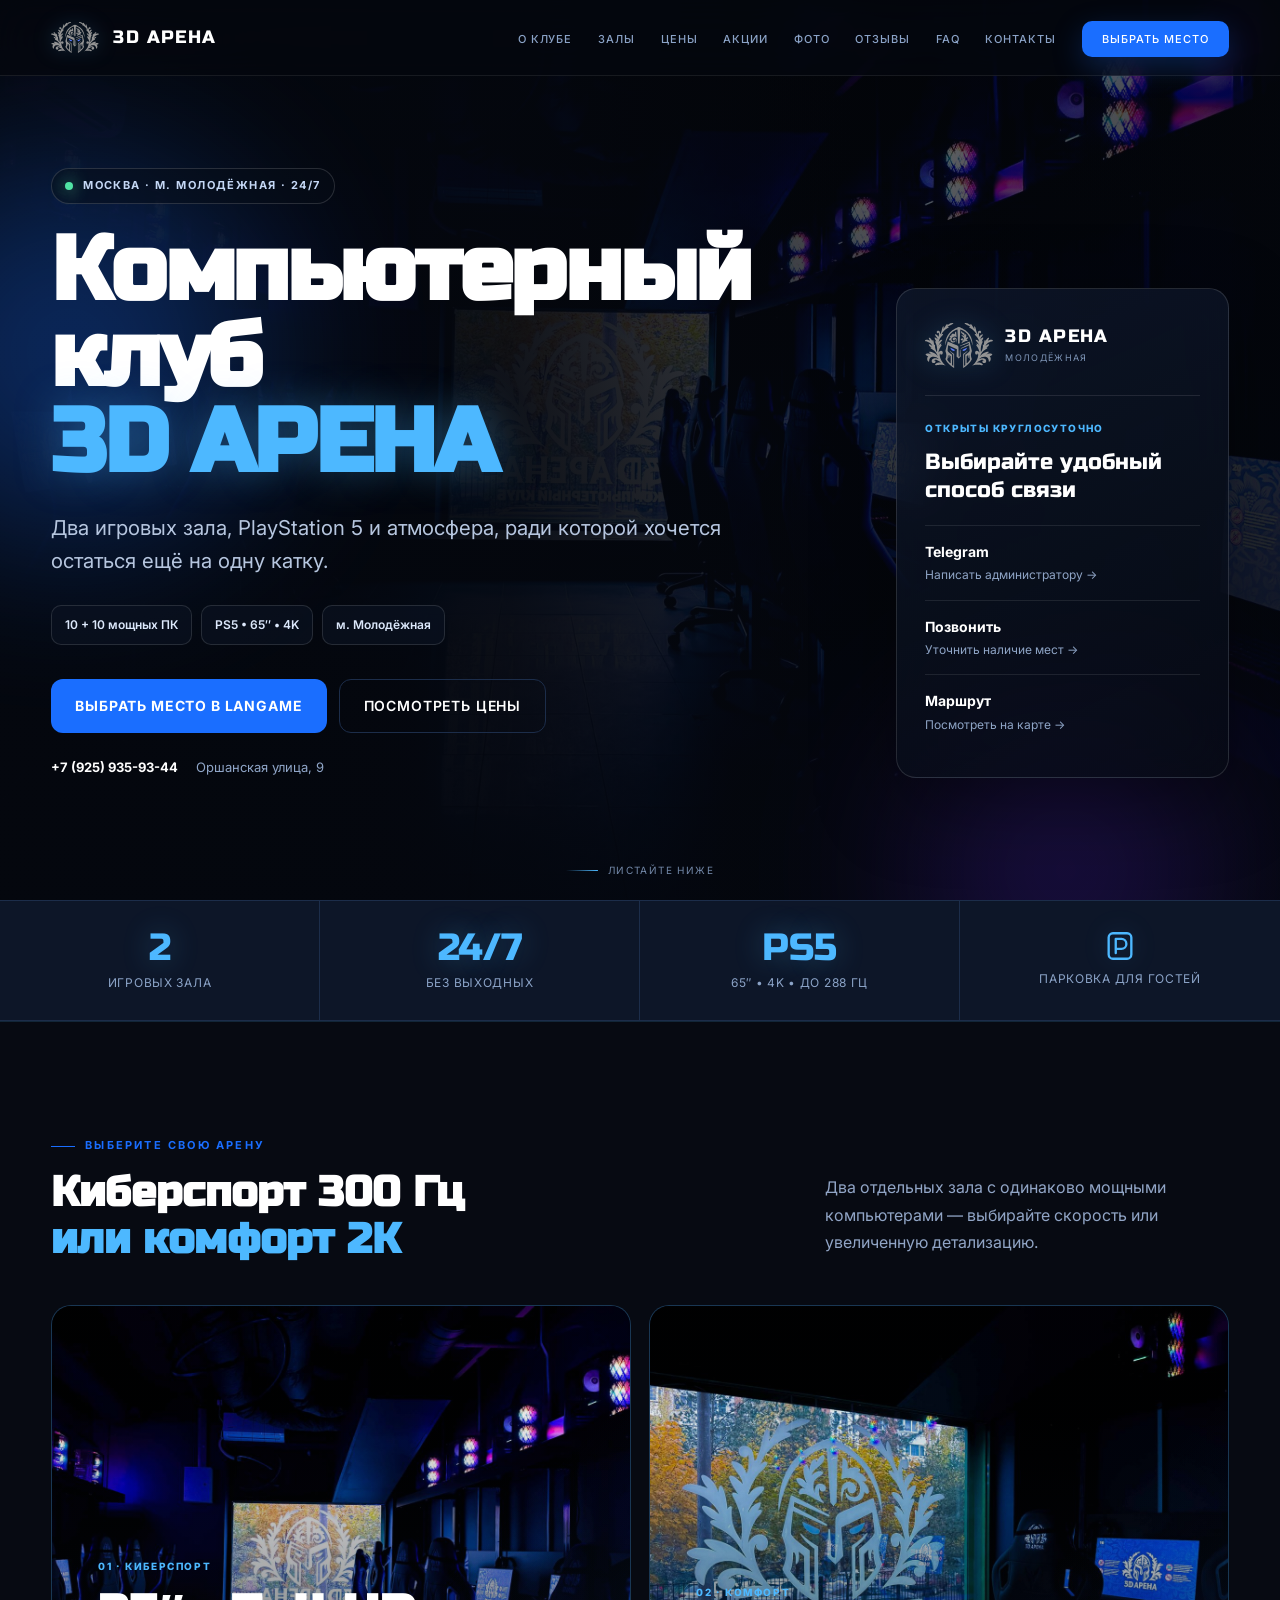
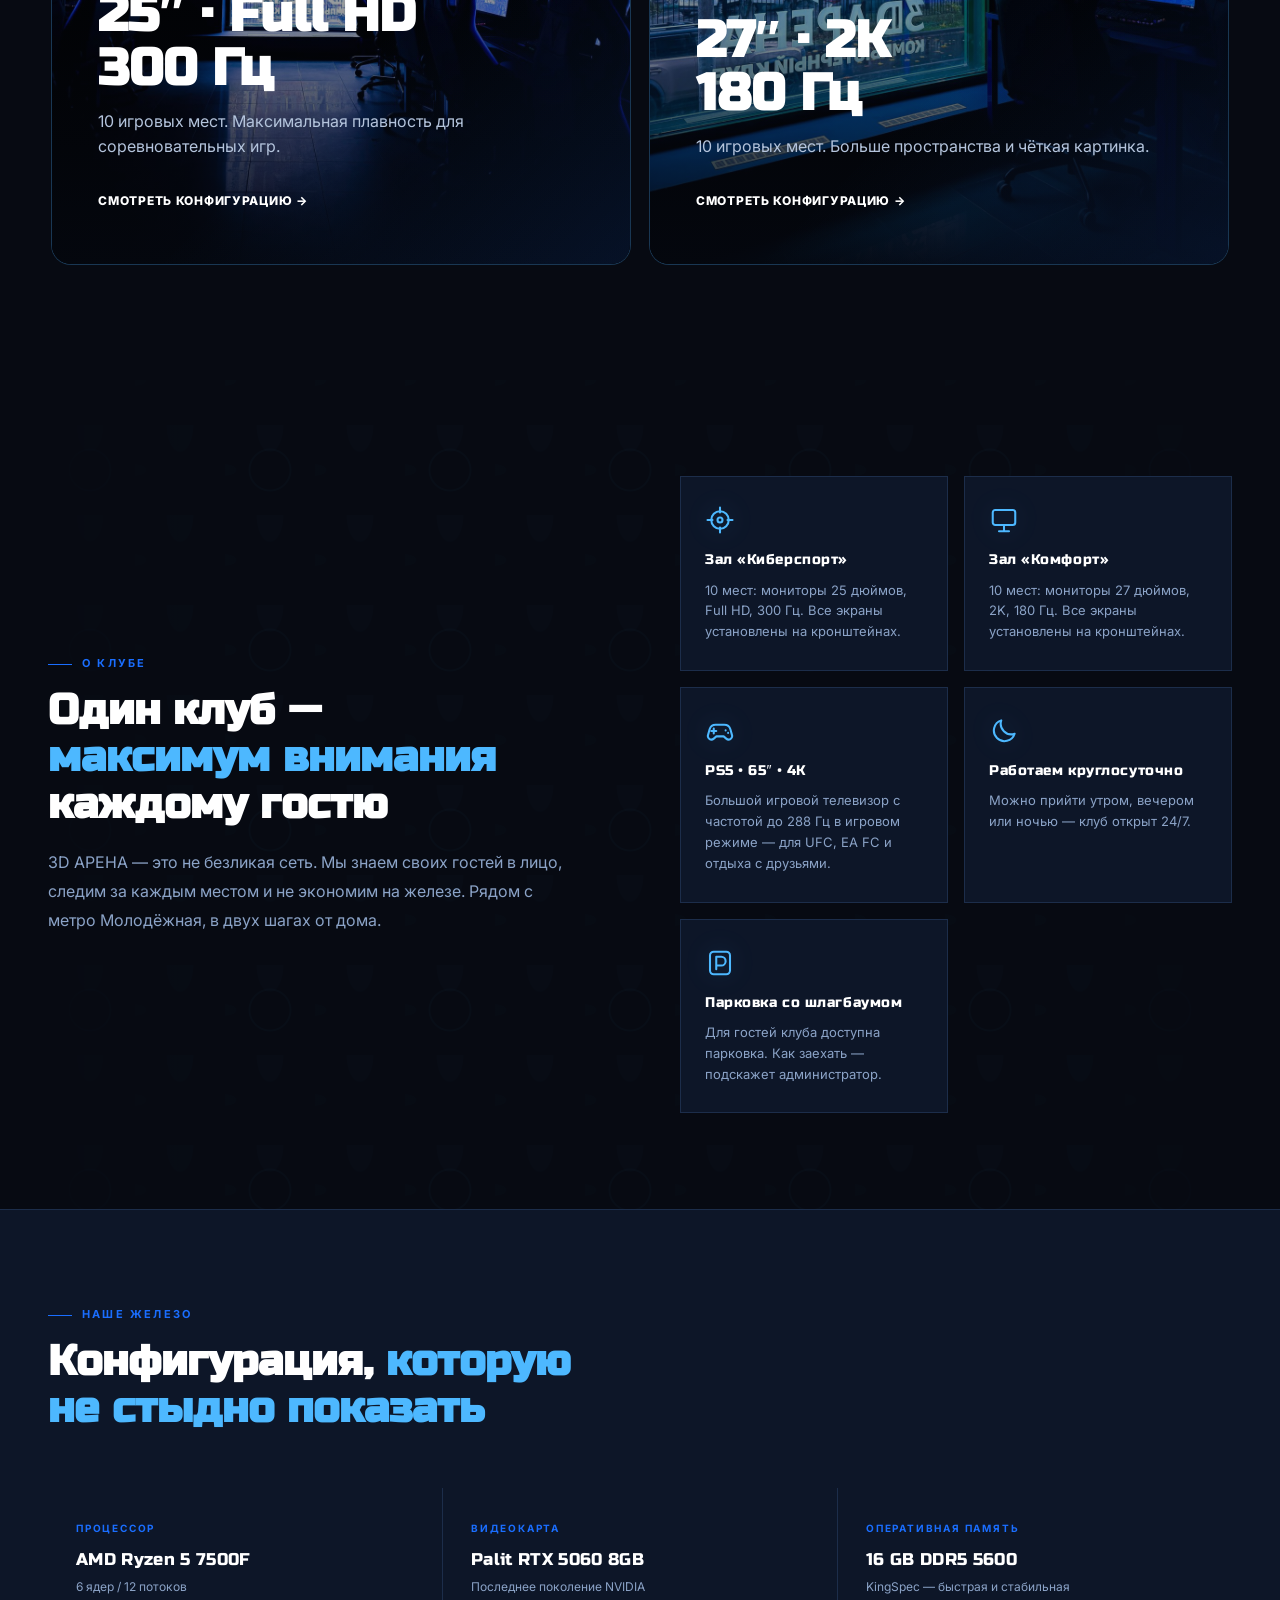
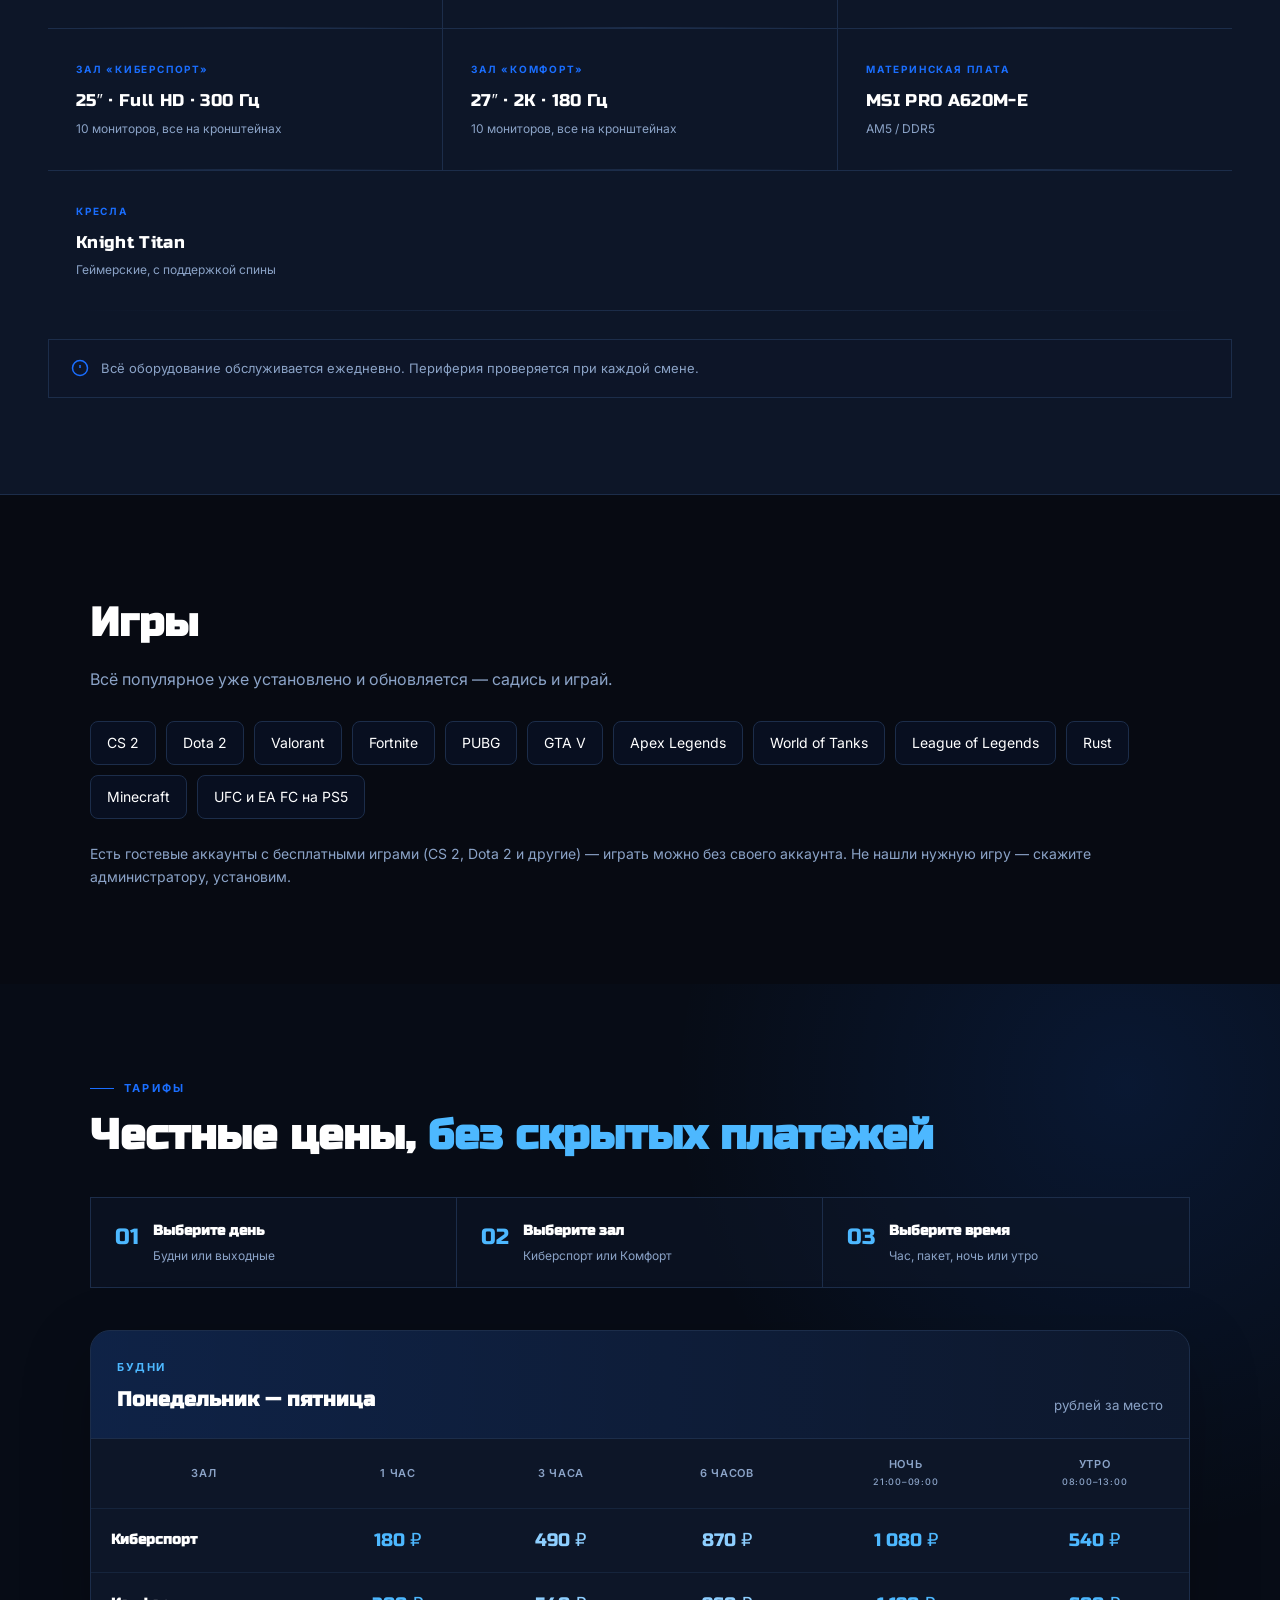
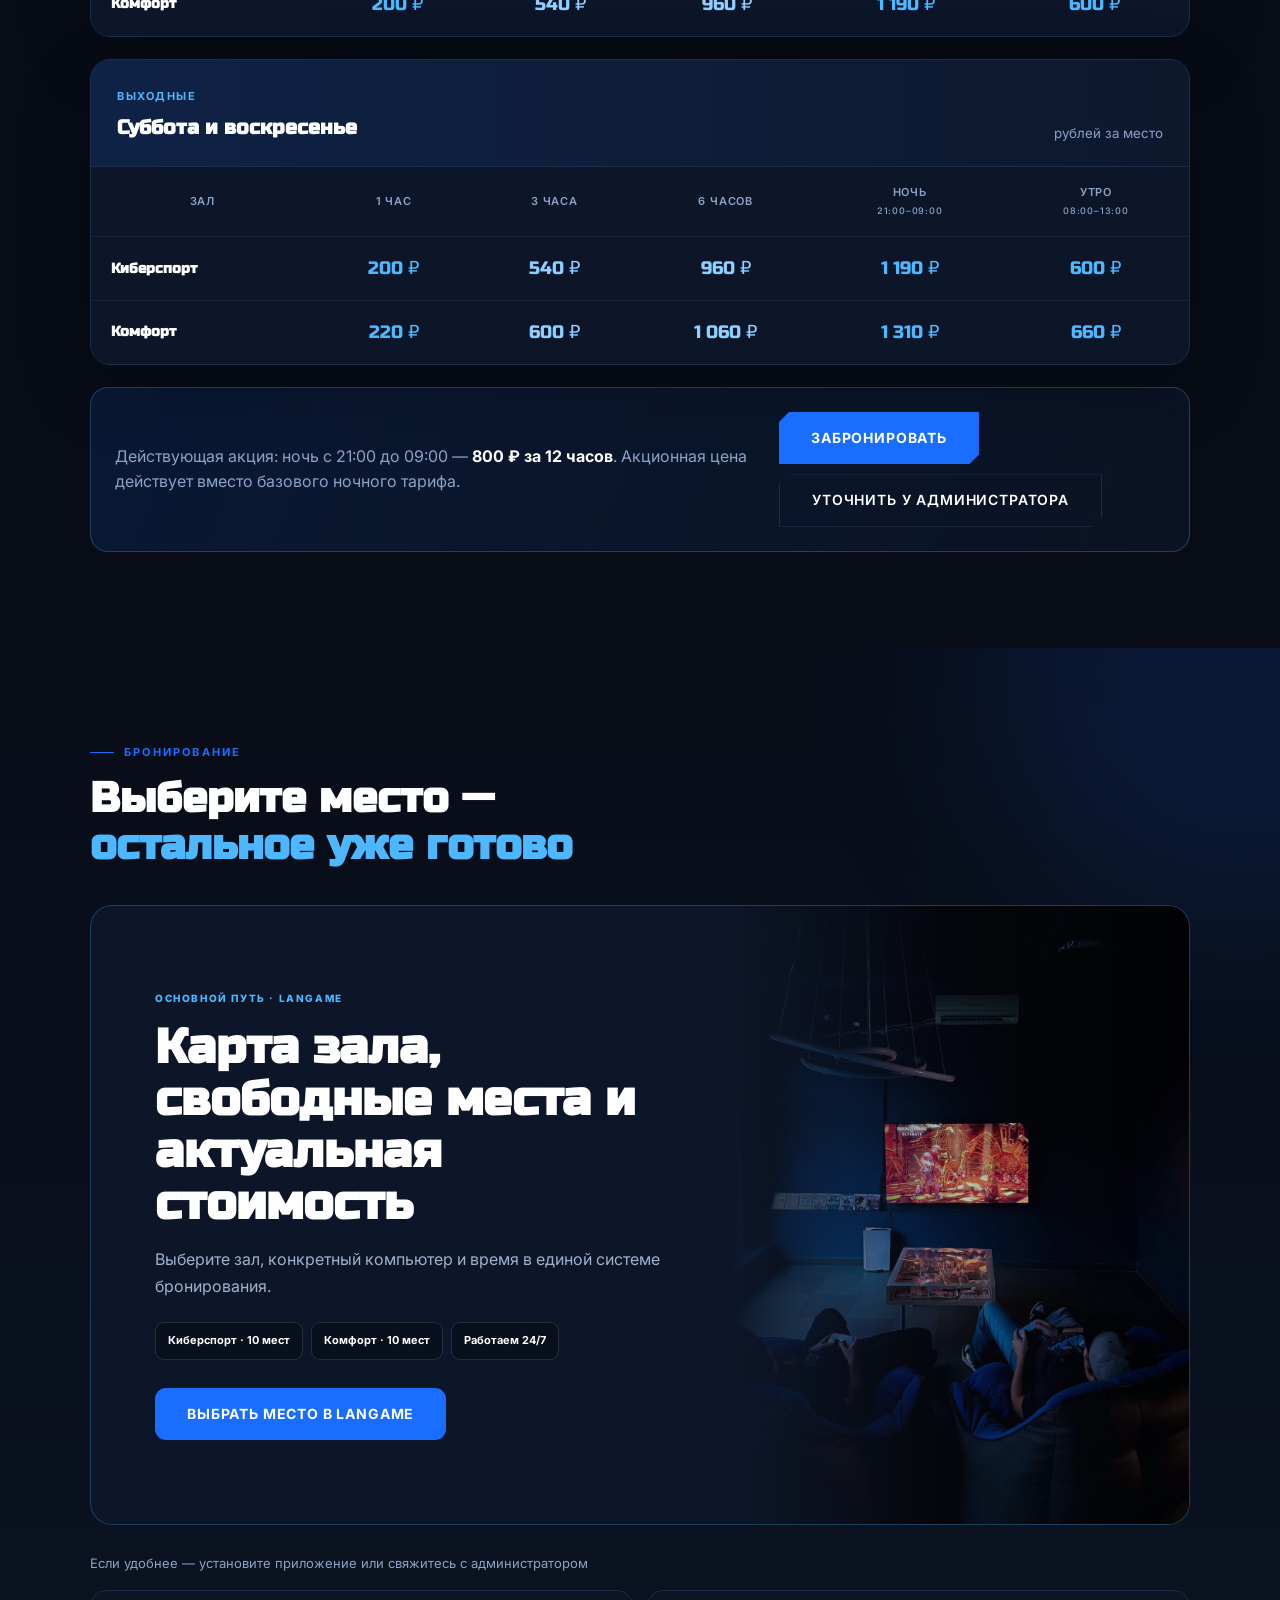
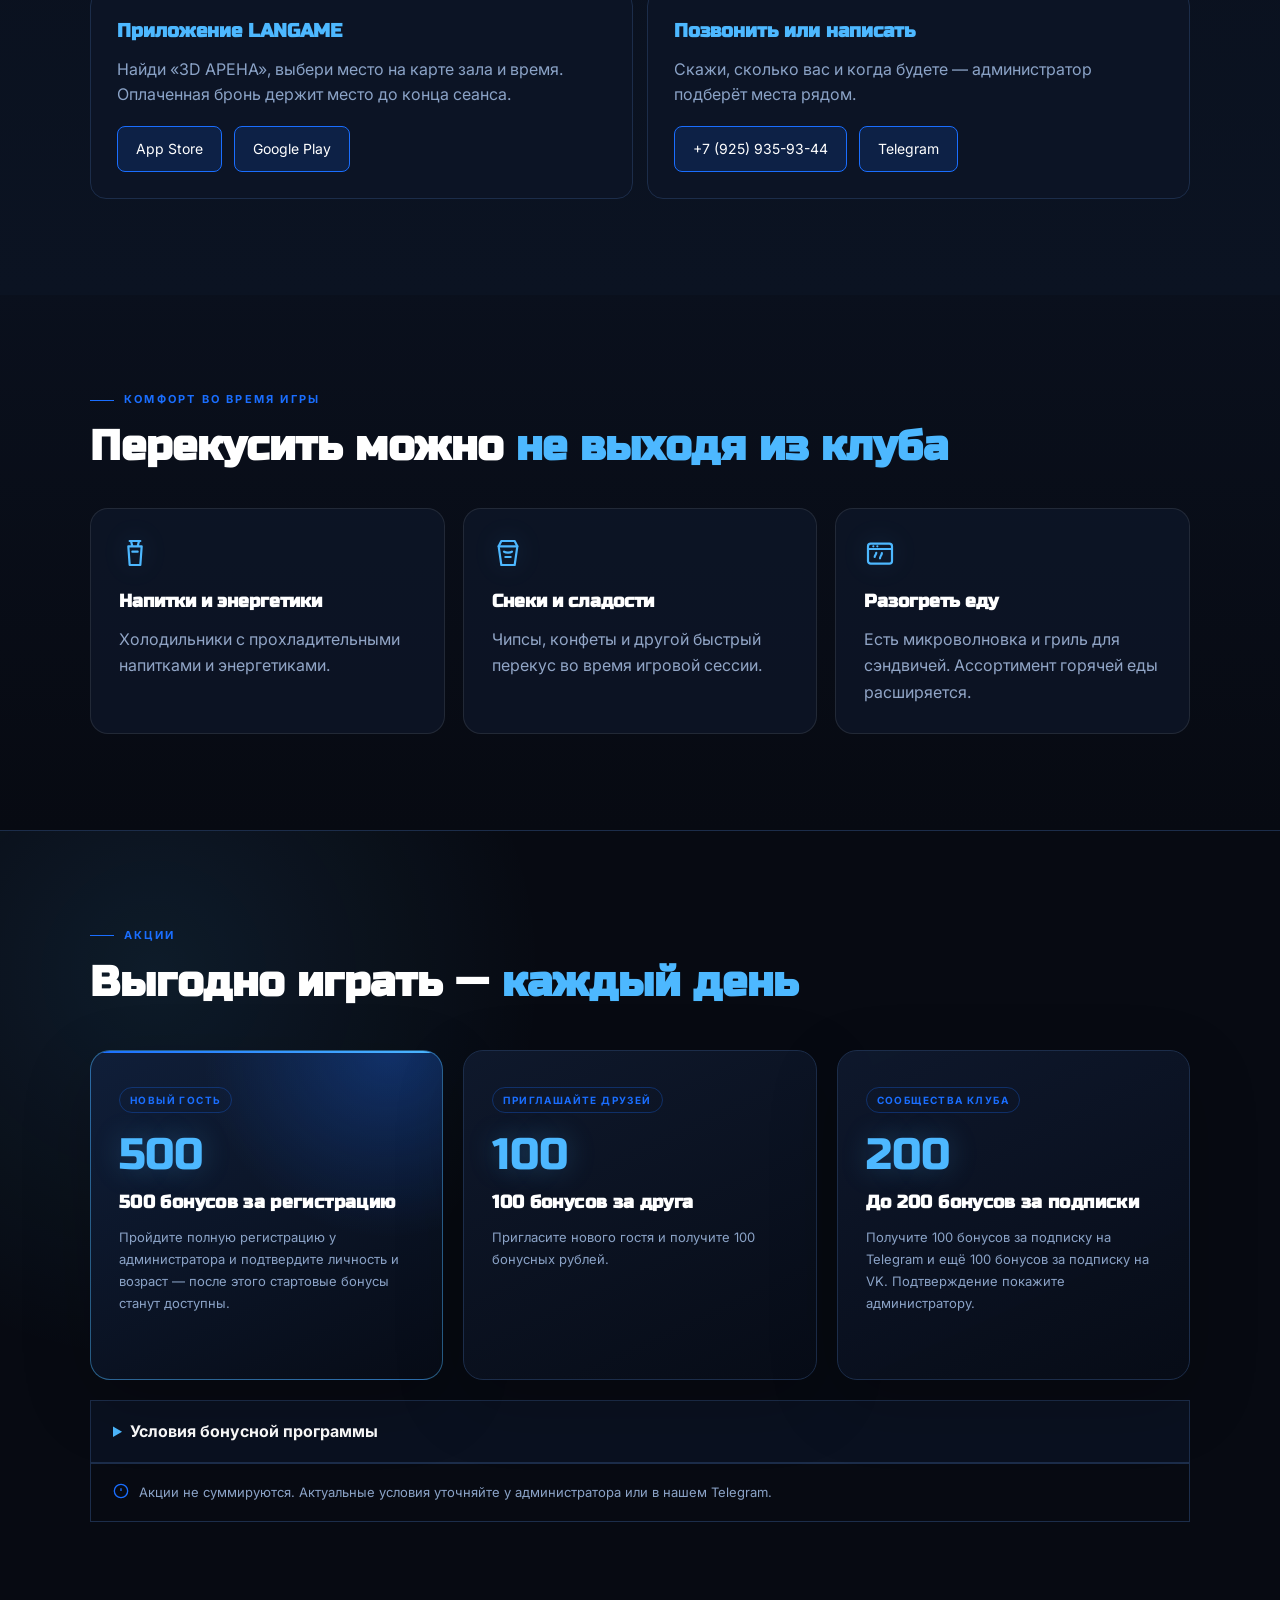
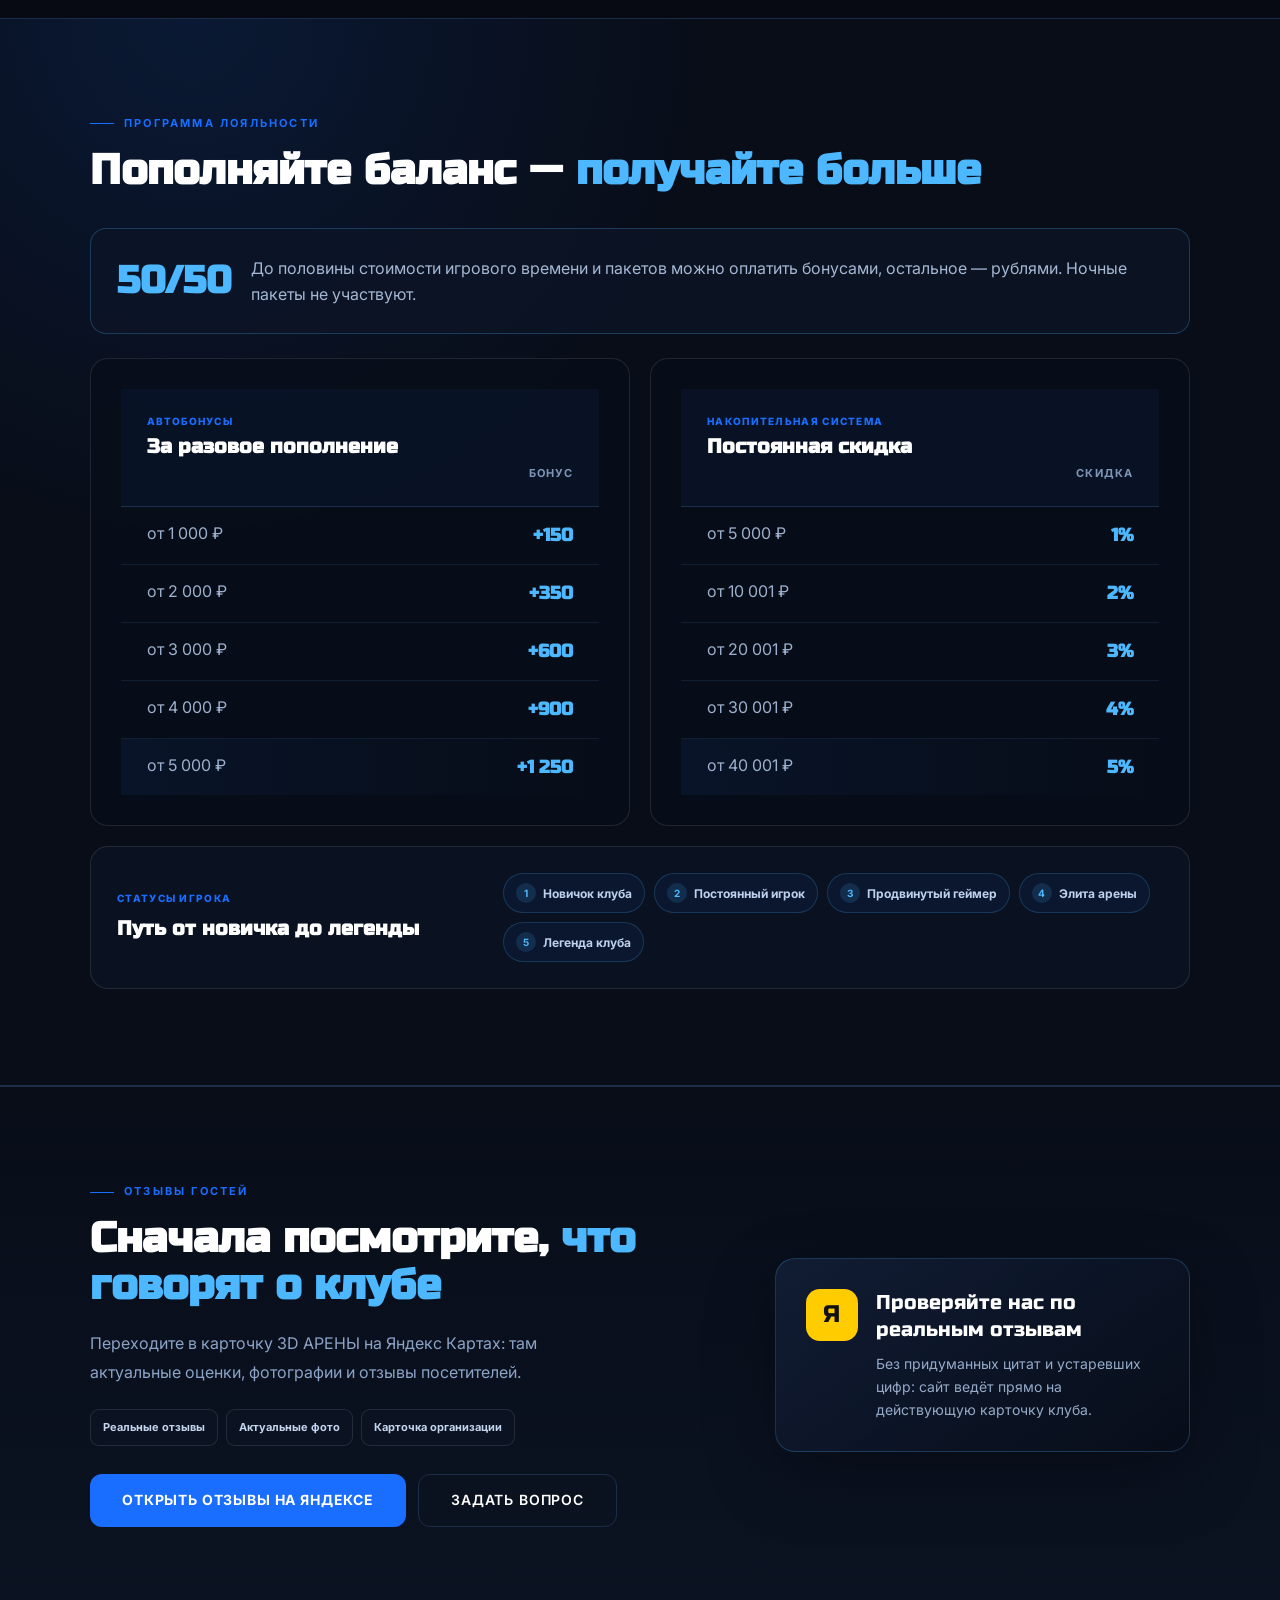
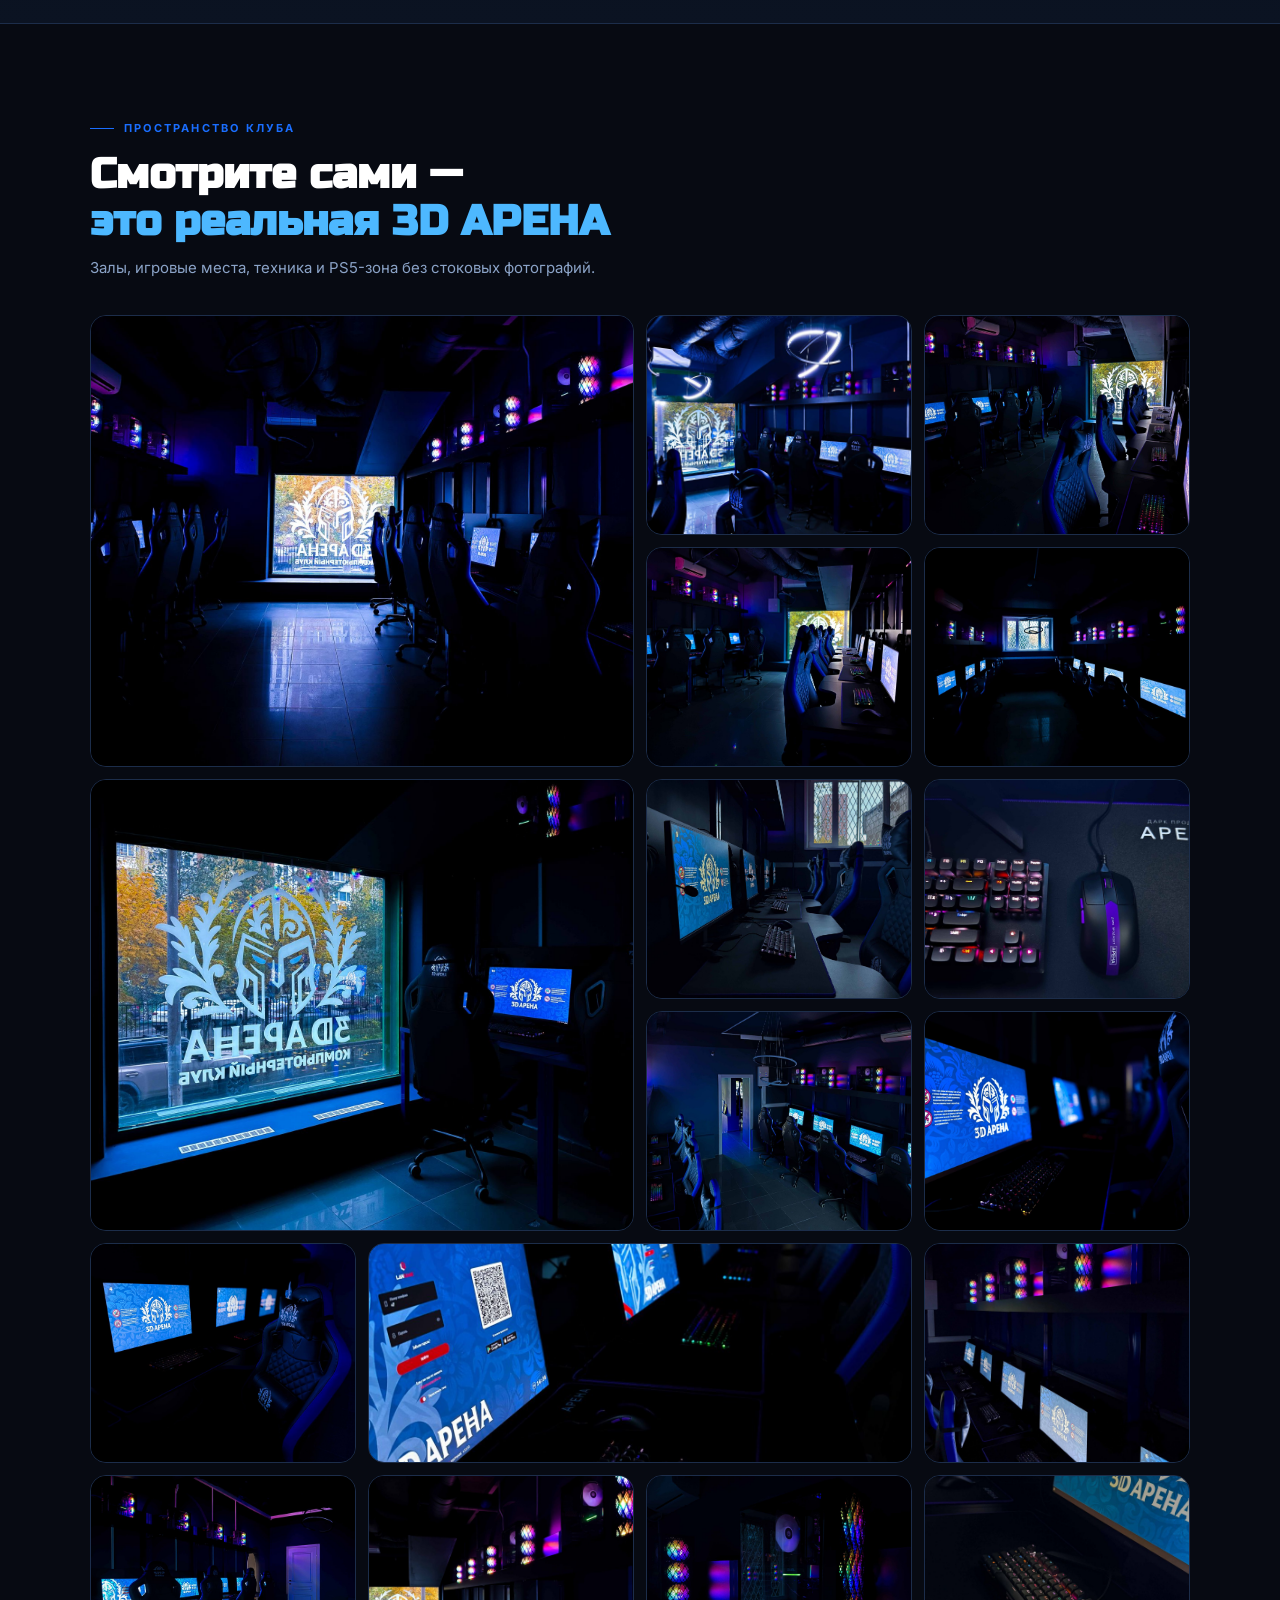
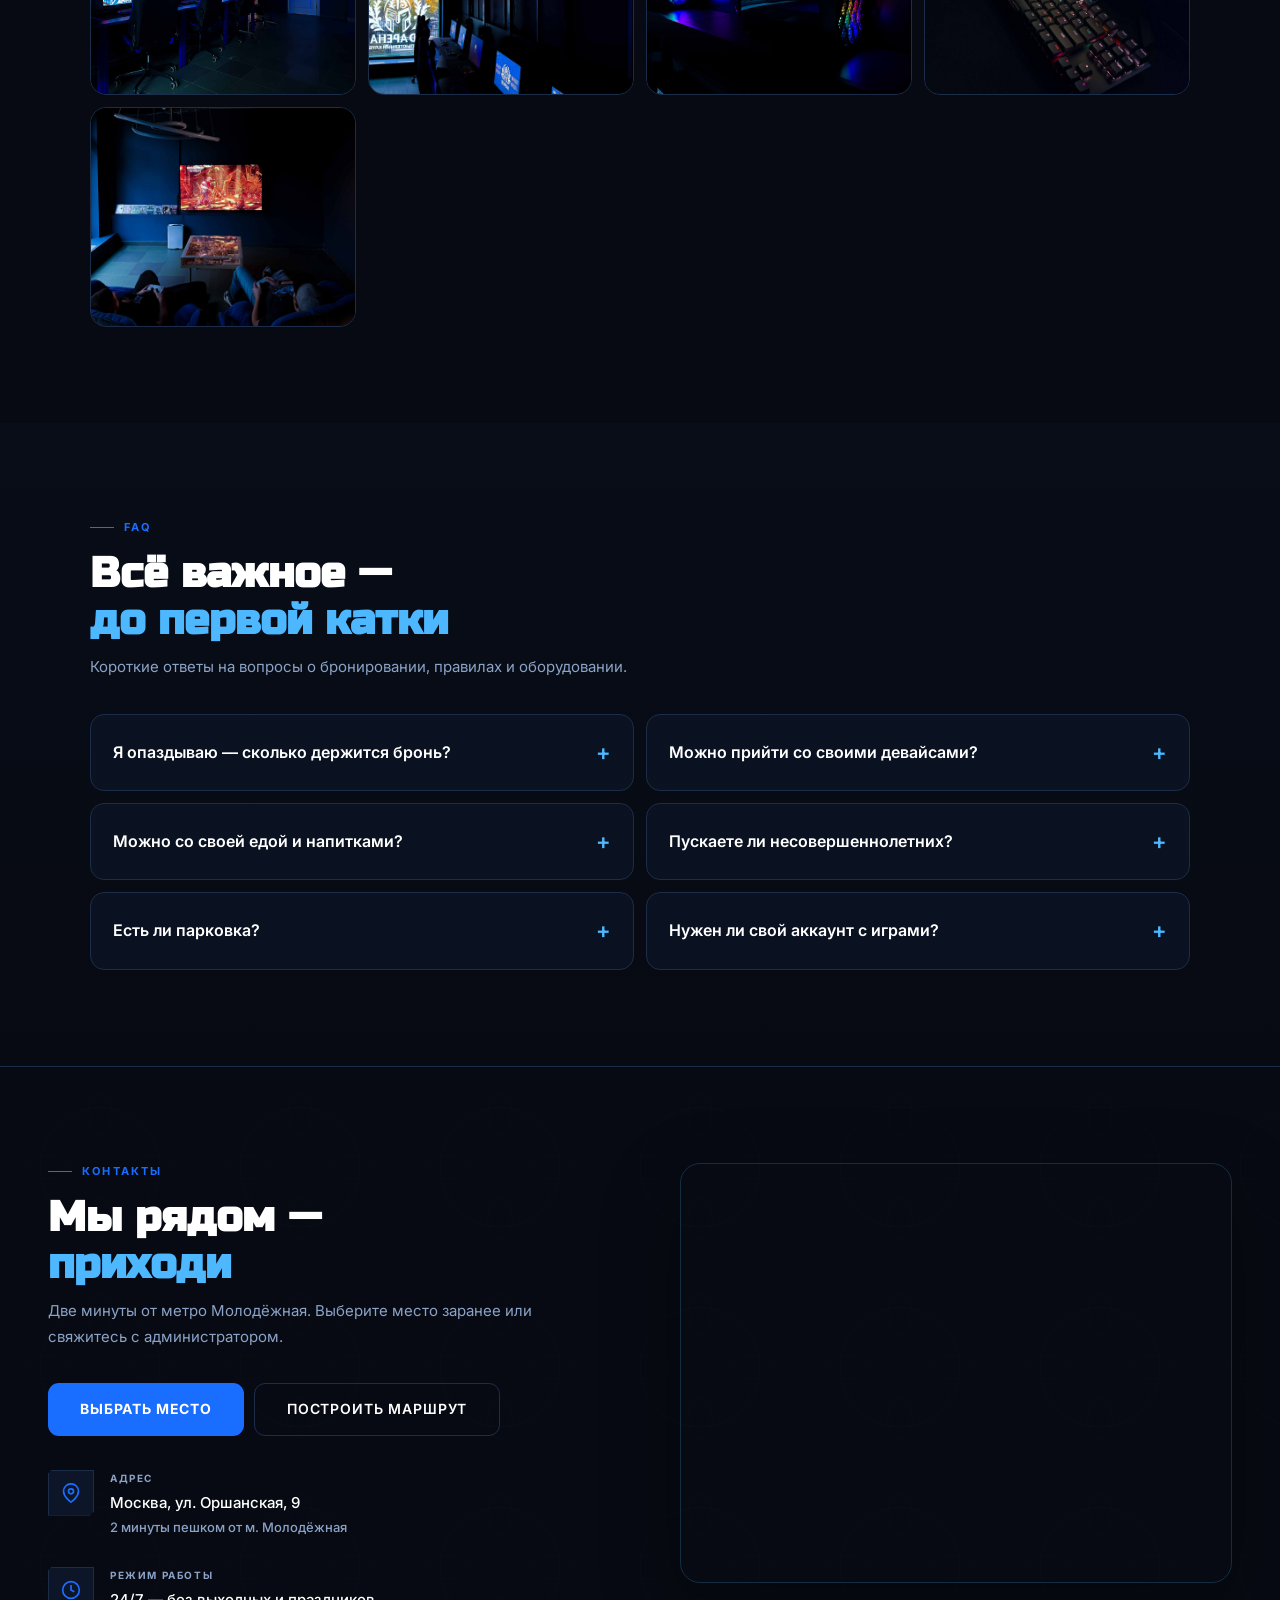
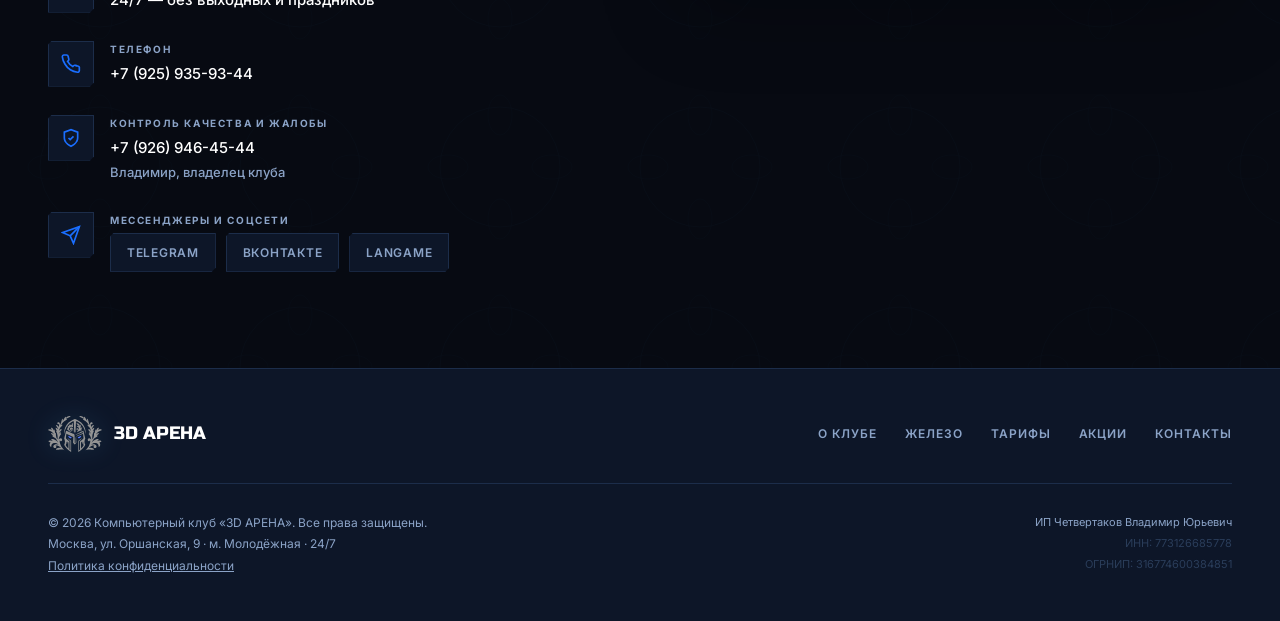
==== index.html @ f16aad70 "finish neo-russian preview sections" ====
<!DOCTYPE html>

<html lang="ru">
<head>
<meta charset="utf-8"/>
<meta content="width=device-width, initial-scale=1.0" name="viewport"/>
<meta content="#070A12" name="theme-color"/>
<link href="/-3d-arena-preview/favicon.ico" rel="icon" sizes="any"/>
<link href="/-3d-arena-preview/assets/icons/favicon-32.png" rel="icon" sizes="32x32" type="image/png"/>
<link href="/-3d-arena-preview/assets/icons/apple-touch-icon.png" rel="apple-touch-icon" sizes="180x180"/>
<link href="/-3d-arena-preview/site.webmanifest" rel="manifest"/>
<script>window.ARENA_VK_PIXEL_ID="";</script>
<meta content="Компьютерный клуб «3D АРЕНА» у метро Молодёжная в Москве. 20 игровых мест в двух залах и PS5-зона с телевизором 65″ 4K до 288 Гц в игровом режиме. Работаем круглосуточно." name="description"/>
<title>3D АРЕНА — Компьютерный клуб у м. Молодёжная | Оршанская 9 | 24/7</title>
<meta content="3D АРЕНА — компьютерный клуб у метро Молодёжная" property="og:title"/>
<meta content="20 игровых мест, два зала, RTX 5060 и PS5-зона с телевизором 65″ 4K до 288 Гц в игровом режиме. Работаем 24/7." property="og:description"/>
<meta content="website" property="og:type"/>
<meta content="https://3d-arena.ru/" property="og:url"/>
<meta content="https://3d-arena.ru/images/gallery/hall-02.jpg" property="og:image"/>
<meta content="summary_large_image" name="twitter:card"/>
<link href="https://fonts.googleapis.com" rel="preconnect"/>
<link crossorigin="" href="https://fonts.gstatic.com" rel="preconnect"/>
<link as="style" href="https://fonts.googleapis.com/css2?family=Russo+One&amp;family=Inter:wght@400;500;600&amp;display=swap" rel="preload"/>
<link href="https://fonts.googleapis.com/css2?family=Russo+One&amp;family=Inter:wght@400;500;600&amp;display=swap" media="print" onload="this.media='all'" rel="stylesheet"/>
<noscript><link href="https://fonts.googleapis.com/css2?family=Russo+One&amp;family=Inter:wght@400;500;600&amp;display=swap" rel="stylesheet"/></noscript>
<meta content="noindex,nofollow,noarchive" name="robots"/><link href="https://3d-arena.ru/" rel="canonical"/><link href="assets/css/style.css?v=20260725-6" rel="stylesheet"/><link href="assets/css/release-06.css?v=20260724-1" rel="stylesheet"/>
<script type="application/ld+json">{"@context":"https://schema.org","@type":"LocalBusiness","name":"Компьютерный клуб 3D АРЕНА","url":"https://3d-arena.ru/","telephone":"+7 925 935-93-44","image":"https://3d-arena.ru/images/gallery/hall-02.jpg","priceRange":"₽₽","openingHours":"Mo-Su 00:00-23:59","address":{"@type":"PostalAddress","streetAddress":"Оршанская улица, 9","addressLocality":"Москва","addressCountry":"RU"},"sameAs":["https://vk.ru/3d_arena","https://t.me/IIIDArena","https://yandex.ru/maps/org/3d_arena/107910722858/"]}</script>
</head>
<body>
<script src="assets/js/vk-pixel.js?v=20260721-2"></script>
<!-- NAV -->
<nav class="nav" id="nav">
<a class="nav__logo" href="#hero">
<img alt="" aria-hidden="true" class="nav__logo-image" height="372" src="assets/brand/mark.svg" width="564"/>
<span>3D АРЕНА</span>
  </a>
<ul class="nav__links" id="navLinks"><li><a href="#about">О клубе</a></li><li><a href="#specs">Залы</a></li><li><a href="#prices">Цены</a></li><li><a href="#promo">Акции</a></li><li><a href="#gallery">Фото</a></li><li><a href="#reviews">Отзывы</a></li><li><a href="#faq">FAQ</a></li><li><a href="#contacts">Контакты</a></li><li><a class="nav__cta" data-track="langame_booking" href="https://langame.ru/799456996_computerniy_club_3d-arena_moskva/booking" rel="noopener" target="_blank">Выбрать место</a></li></ul>
<button aria-label="Меню" class="nav__burger" id="burger">
<span></span><span></span><span></span>
</button>
</nav>
<!-- HERO -->
<section class="hero" id="hero">
<div aria-hidden="true" class="hero__media">
<img alt="" fetchpriority="high" height="1200" src="images/gallery/hall-01.jpg" width="1600"/>
</div>
<div aria-hidden="true" class="hero__veil"></div>
<div aria-hidden="true" class="hero__accent hero__accent--one"></div>
<div aria-hidden="true" class="hero__accent hero__accent--two"></div>
<div class="hero__content-wrap">
<div class="hero__copy">
<div class="hero__eyebrow reveal"><span class="hero__status"></span> Москва · м. Молодёжная · 24/7</div>
<h1 class="hero__headline reveal">Компьютерный клуб<br/><span>3D АРЕНА</span></h1>
<p class="hero__lead reveal">Два игровых зала, PlayStation 5 и атмосфера, ради которой хочется остаться ещё на одну катку.</p>
<div aria-label="Преимущества клуба" class="hero__facts reveal">
<span>10 + 10 мощных ПК</span><span>PS5 • 65″ • 4K</span><span>м. Молодёжная</span>
</div>
<div class="hero__actions reveal">
<a class="btn-primary" data-track="langame_booking" href="https://langame.ru/799456996_computerniy_club_3d-arena_moskva/booking" rel="noopener" target="_blank">Выбрать место в LANGAME</a>
<a class="btn-outline" href="#prices">Посмотреть цены</a>
</div>
<div class="hero__contact reveal">
<a href="tel:+79259359344">+7 (925) 935-93-44</a>
<span>Оршанская улица, 9</span>
</div>
</div>
<aside aria-label="Быстрые действия" class="hero__panel reveal-right">
<div class="hero__brand"><img alt="" aria-hidden="true" class="hero__brand-logo" height="372" src="assets/brand/mark.svg" width="564"/><span>3D АРЕНА<br/><small>Молодёжная</small></span></div>
<div class="hero__panel-label">Открыты круглосуточно</div>
<div class="hero__panel-title">Выбирайте удобный способ связи</div>
<a class="hero__quick" href="https://t.me/IIIDArena" rel="noopener" target="_blank"><b>Telegram</b><span>Написать администратору →</span></a>
<a class="hero__quick" href="tel:+79259359344"><b>Позвонить</b><span>Уточнить наличие мест →</span></a>
<a class="hero__quick" href="#contacts"><b>Маршрут</b><span>Посмотреть на карте →</span></a>
</aside>
</div>
<div aria-hidden="true" class="hero__scroll-hint"><span></span>Листайте ниже</div>
</section>
<!-- STATS -->
<div class="stats"><div class="stat reveal"><div class="stat__num">2</div><div class="stat__label">Игровых зала</div></div><div class="stat reveal" style="transition-delay:.1s"><div class="stat__num">24/7</div><div class="stat__label">Без выходных</div></div><div class="stat reveal" style="transition-delay:.2s"><div class="stat__num">PS5</div><div class="stat__label">65″ • 4K • до 288 Гц</div></div><div class="stat reveal" style="transition-delay:.3s"><div class="stat__num"><svg class="feature-icon feature-icon--stat" aria-hidden="true"><use href="assets/icons/features.svg#parking"/></svg></div><div class="stat__label">Парковка для гостей</div></div></div>
<!-- ВЫБОР ЗАЛА -->
<section class="arena-choice" aria-labelledby="arena-choice-title">
<div class="arena-choice__head">
<div>
<div class="sec-label reveal">Выберите свою арену</div>
<h2 class="sec-title reveal" id="arena-choice-title">Киберспорт 300 Гц<br/><em>или комфорт 2K</em></h2>
</div>
<p class="arena-choice__intro reveal">Два отдельных зала с одинаково мощными компьютерами — выбирайте скорость или увеличенную детализацию.</p>
</div>
<div class="arena-choice__grid">
<article class="arena-card arena-card--esports reveal-left">
<img alt="Зал «Киберспорт» в компьютерном клубе 3D АРЕНА" decoding="async" height="1200" loading="lazy" src="images/gallery/hall-01.jpg" width="1600"/>
<div class="arena-card__veil"></div>
<div class="arena-card__content"><span>01 · Киберспорт</span><h3>25″ · Full HD<br/>300 Гц</h3><p>10 игровых мест. Максимальная плавность для соревновательных игр.</p><a href="#specs">Смотреть конфигурацию →</a></div>
</article>
<article class="arena-card arena-card--comfort reveal-right">
<img alt="Зал «Комфорт» в компьютерном клубе 3D АРЕНА" decoding="async" height="1200" loading="lazy" src="images/gallery/hall-06.jpg" width="1600"/>
<div class="arena-card__veil"></div>
<div class="arena-card__content"><span>02 · Комфорт</span><h3>27″ · 2K<br/>180 Гц</h3><p>10 игровых мест. Больше пространства и чёткая картинка.</p><a href="#specs">Смотреть конфигурацию →</a></div>
</article>
</div>
</section>
<!-- О КЛУБЕ -->
<section class="section about" id="about">
<div aria-hidden="true" class="ornament-overlay ornament-overlay--clean"></div>
<div class="about__inner" style="max-width:1280px;margin:0 auto">
<div class="reveal-left">
<div class="sec-label">О клубе</div>
<h2 class="sec-title">Один клуб —<br/><em>максимум внимания</em><br/>каждому гостю</h2>
<p class="sec-text">3D АРЕНА — это не безликая сеть. Мы знаем своих гостей в лицо, следим за каждым местом и не экономим на железе. Рядом с метро Молодёжная, в двух шагах от дома.</p>
</div>
<div class="about__cards reveal-right">
<div class="acard"><div class="acard__icon"><svg class="feature-icon" aria-hidden="true"><use href="assets/icons/features.svg#esports"/></svg></div><div class="acard__title">Зал «Киберспорт»</div><div class="acard__text">10 мест: мониторы 25 дюймов, Full HD, 300 Гц. Все экраны установлены на кронштейнах.</div></div>
<div class="acard"><div class="acard__icon"><svg class="feature-icon" aria-hidden="true"><use href="assets/icons/features.svg#monitor"/></svg></div><div class="acard__title">Зал «Комфорт»</div><div class="acard__text">10 мест: мониторы 27 дюймов, 2K, 180 Гц. Все экраны установлены на кронштейнах.</div></div>
<div class="acard"><div class="acard__icon"><svg class="feature-icon" aria-hidden="true"><use href="assets/icons/features.svg#gamepad"/></svg></div><div class="acard__title">PS5 • 65″ • 4K</div><div class="acard__text">Большой игровой телевизор с частотой до 288 Гц в игровом режиме — для UFC, EA FC и отдыха с друзьями.</div></div>
<div class="acard"><div class="acard__icon"><svg class="feature-icon" aria-hidden="true"><use href="assets/icons/features.svg#moon"/></svg></div><div class="acard__title">Работаем круглосуточно</div><div class="acard__text">Можно прийти утром, вечером или ночью — клуб открыт 24/7.</div></div>
<div class="acard"><div class="acard__icon"><svg class="feature-icon" aria-hidden="true"><use href="assets/icons/features.svg#parking"/></svg></div><div class="acard__title">Парковка со шлагбаумом</div><div class="acard__text">Для гостей клуба доступна парковка. Как заехать — подскажет администратор.</div></div>
</div>
</div>
</section>
<!-- ЖЕЛЕЗО -->
<section class="section specs" id="specs">
<div class="specs__inner">
<div class="sec-label reveal">Наше железо</div>
<h2 class="sec-title reveal">Конфигурация, <em>которую<br/>не стыдно показать</em></h2>
<div class="specs__grid">
<div class="spec-item reveal"><div class="spec-label">Процессор</div><div class="spec-val">AMD Ryzen 5 7500F</div><div class="spec-sub">6 ядер / 12 потоков</div></div>
<div class="spec-item reveal" style="transition-delay:.1s"><div class="spec-label">Видеокарта</div><div class="spec-val">Palit RTX 5060 8GB</div><div class="spec-sub">Последнее поколение NVIDIA</div></div>
<div class="spec-item reveal" style="transition-delay:.2s"><div class="spec-label">Оперативная память</div><div class="spec-val">16 GB DDR5 5600</div><div class="spec-sub">KingSpec — быстрая и стабильная</div></div>
<div class="spec-item reveal" style="transition-delay:.1s"><div class="spec-label">Зал «Киберспорт»</div><div class="spec-val">25″ · Full HD · 300 Гц</div><div class="spec-sub">10 мониторов, все на кронштейнах</div></div>
<div class="spec-item reveal" style="transition-delay:.2s"><div class="spec-label">Зал «Комфорт»</div><div class="spec-val">27″ · 2K · 180 Гц</div><div class="spec-sub">10 мониторов, все на кронштейнах</div></div>
<div class="spec-item reveal" style="transition-delay:.2s"><div class="spec-label">Материнская плата</div><div class="spec-val">MSI PRO A620M-E</div><div class="spec-sub">AM5 / DDR5</div></div>
<div class="spec-item reveal" style="transition-delay:.3s"><div class="spec-label">Кресла</div><div class="spec-val">Knight Titan</div><div class="spec-sub">Геймерские, с поддержкой спины</div></div>
</div>
<div class="specs__note reveal">
<svg class="specs__note-icon" fill="none" height="18" stroke="currentColor" stroke-width="2" viewbox="0 0 24 24" width="18"><circle cx="12" cy="12" r="10"></circle><line x1="12" x2="12" y1="8" y2="12"></line><line x1="12" x2="12.01" y1="16" y2="16"></line></svg>
      Всё оборудование обслуживается ежедневно. Периферия проверяется при каждой смене.
    </div>
</div>
</section>
<!-- ТАРИФЫ -->
<!-- GAMES -->
<section class="section games" id="games">
<div class="container-g">
<h2 class="g-title reveal">Игры</h2>
<p class="g-sub reveal">Всё популярное уже установлено и обновляется — садись и играй.</p>
<div class="games__grid reveal">
<span class="game-chip">CS 2</span><span class="game-chip">Dota 2</span><span class="game-chip">Valorant</span><span class="game-chip">Fortnite</span><span class="game-chip">PUBG</span><span class="game-chip">GTA V</span><span class="game-chip">Apex Legends</span><span class="game-chip">World of Tanks</span><span class="game-chip">League of Legends</span><span class="game-chip">Rust</span><span class="game-chip">Minecraft</span><span class="game-chip">UFC и EA FC на PS5</span>
</div>
<p class="g-note reveal">Есть гостевые аккаунты с бесплатными играми (CS 2, Dota 2 и другие) — играть можно без своего аккаунта. Не нашли нужную игру — скажите администратору, установим.</p>
</div>
</section>
<section class="section prices" id="prices">
<div class="prices__inner">
<div class="sec-label reveal">Тарифы</div>
<h2 class="sec-title reveal">Честные цены, <em>без скрытых платежей</em></h2>
<div class="price-proof reveal" aria-label="Как выбрать тариф">
<div><span>01</span><strong>Выберите день</strong><small>Будни или выходные</small></div>
<div><span>02</span><strong>Выберите зал</strong><small>Киберспорт или Комфорт</small></div>
<div><span>03</span><strong>Выберите время</strong><small>Час, пакет, ночь или утро</small></div>
</div>
<div class="price-tabs reveal">
  <section class="price-sheet">
    <header><div><span>Будни</span><h3>Понедельник — пятница</h3></div><small>рублей за место</small></header>
    <div class="price-table-wrap"><table class="price-table">
      <thead><tr><th>Зал</th><th>1 час</th><th>3 часа</th><th>6 часов</th><th>Ночь<br><small>21:00–09:00</small></th><th>Утро<br><small>08:00–13:00</small></th></tr></thead>
      <tbody><tr><th>Киберспорт</th><td>180 ₽</td><td>490 ₽</td><td>870 ₽</td><td>1 080 ₽</td><td>540 ₽</td></tr>
      <tr><th>Комфорт</th><td>200 ₽</td><td>540 ₽</td><td>960 ₽</td><td>1 190 ₽</td><td>600 ₽</td></tr></tbody>
    </table></div>
  </section>
  <section class="price-sheet">
    <header><div><span>Выходные</span><h3>Суббота и воскресенье</h3></div><small>рублей за место</small></header>
    <div class="price-table-wrap"><table class="price-table">
      <thead><tr><th>Зал</th><th>1 час</th><th>3 часа</th><th>6 часов</th><th>Ночь<br><small>21:00–09:00</small></th><th>Утро<br><small>08:00–13:00</small></th></tr></thead>
      <tbody><tr><th>Киберспорт</th><td>200 ₽</td><td>540 ₽</td><td>960 ₽</td><td>1 190 ₽</td><td>600 ₽</td></tr>
      <tr><th>Комфорт</th><td>220 ₽</td><td>600 ₽</td><td>1 060 ₽</td><td>1 310 ₽</td><td>660 ₽</td></tr></tbody>
    </table></div>
  </section>
</div>
<div class="price-actions reveal"><p>Действующая акция: ночь с 21:00 до 09:00 — <strong>800 ₽ за 12 часов</strong>. Акционная цена действует вместо базового ночного тарифа.</p><div><a class="btn-primary" href="https://langame.ru/799456996_computerniy_club_3d-arena_moskva/booking" target="_blank" rel="noopener">Забронировать</a><a class="btn-outline" href="tel:+79259359344">Уточнить у администратора</a></div></div></div>
</section>
<!-- АКЦИИ -->
<!-- BOOKING -->
<section class="section booking" id="booking">
<div class="container-g">
<div class="sec-label reveal">Бронирование</div>
<h2 class="sec-title reveal">Выберите место —<br/><em>остальное уже готово</em></h2>
<div class="booking-primary reveal">
<div class="booking-primary__copy">
<span class="booking-primary__eyebrow">Основной путь · LANGAME</span>
<h3>Карта зала, свободные места и актуальная стоимость</h3>
<p>Выберите зал, конкретный компьютер и время в единой системе бронирования.</p>
<div class="booking-primary__facts"><span>Киберспорт · 10 мест</span><span>Комфорт · 10 мест</span><span>Работаем 24/7</span></div>
<a class="btn-primary" data-track="langame_booking" href="https://langame.ru/799456996_computerniy_club_3d-arena_moskva/booking" rel="noopener" target="_blank">Выбрать место в LANGAME</a>
</div>
<div class="booking-primary__media"><img alt="Игровая зона PlayStation 5 в клубе 3D АРЕНА" decoding="async" height="1600" loading="lazy" src="images/gallery/hall-12.jpg" width="1200"/></div>
</div>
<p class="booking-secondary-label reveal">Если удобнее — установите приложение или свяжитесь с администратором</p>
<div class="booking__ways">
<div class="bw-card reveal">
<h3>Приложение LANGAME</h3>
<p>Найди «3D АРЕНА», выбери место на карте зала и время. Оплаченная бронь держит место до конца сеанса.</p>
<div class="bw-btns">
<a href="https://apps.apple.com/ru/app/langame/id1642484175" rel="noopener" target="_blank">App Store</a>
<a href="https://play.google.com/store/apps/details?id=com.f5computers.langame_aggregator" rel="noopener" target="_blank">Google Play</a>
</div>
</div>
<div class="bw-card reveal">
<h3>Позвонить или написать</h3>
<p>Скажи, сколько вас и когда будете — администратор подберёт места рядом.</p>
<div class="bw-btns">
<a href="tel:+79259359344">+7 (925) 935-93-44</a>
<a href="https://t.me/IIIDArena" rel="noopener" target="_blank">Telegram</a>
</div>
</div>
</div>
</div>
</section><section class="section service" id="service"><div class="container-g"><div class="sec-label reveal">Комфорт во время игры</div><h2 class="sec-title reveal">Перекусить можно <em>не выходя из клуба</em></h2><div class="service__grid"><article class="service-card reveal"><svg class="feature-icon feature-icon--service" aria-hidden="true"><use href="assets/icons/features.svg#drinks"/></svg><h3>Напитки и энергетики</h3><p>Холодильники с прохладительными напитками и энергетиками.</p></article><article class="service-card reveal"><svg class="feature-icon feature-icon--service" aria-hidden="true"><use href="assets/icons/features.svg#snacks"/></svg><h3>Снеки и сладости</h3><p>Чипсы, конфеты и другой быстрый перекус во время игровой сессии.</p></article><article class="service-card reveal"><svg class="feature-icon feature-icon--service" aria-hidden="true"><use href="assets/icons/features.svg#hot-food"/></svg><h3>Разогреть еду</h3><p>Есть микроволновка и гриль для сэндвичей. Ассортимент горячей еды расширяется.</p></article></div></div></section>
<section class="section promo" id="promo">
<div class="promo__inner">
<div class="sec-label reveal">Акции</div>
<h2 class="sec-title reveal">Выгодно играть — <em>каждый день</em></h2>
<div class="promo__grid">
  <article class="pcard pcard--hot reveal"><div class="pcard-tag">Новый гость</div><div class="pcard-icon">500</div><h3 class="pcard-title">500 бонусов за регистрацию</h3><p class="pcard-text">Пройдите полную регистрацию у администратора и подтвердите личность и возраст — после этого стартовые бонусы станут доступны.</p></article>
  <article class="pcard reveal"><div class="pcard-tag">Приглашайте друзей</div><div class="pcard-icon">100</div><h3 class="pcard-title">100 бонусов за друга</h3><p class="pcard-text">Пригласите нового гостя и получите 100 бонусных рублей.</p></article>
  <article class="pcard reveal"><div class="pcard-tag">Сообщества клуба</div><div class="pcard-icon">200</div><h3 class="pcard-title">До 200 бонусов за подписки</h3><p class="pcard-text">Получите 100 бонусов за подписку на Telegram и ещё 100 бонусов за подписку на VK. Подтверждение покажите администратору.</p></article>
</div>
<details class="bonus-terms reveal"><summary>Условия бонусной программы</summary><div><p><strong>Оплата:</strong> бонусами можно оплатить до 50% игрового времени и пакетов. Ночные пакеты не участвуют.</p><p><strong>Активация:</strong> необходимо пройти полную регистрацию у администратора и предъявить документ для подтверждения личности и возраста.</p><p>Проверка возраста требуется для соблюдения ограничений при посещении клуба в ночное время и продаже энергетических напитков.</p><p><strong>Подписки:</strong> 100 бонусов начисляется за Telegram и 100 бонусов — за VK после подтверждения подписок администратору.</p></div></details>
<div class="promo__note reveal">
<svg fill="none" height="16" stroke="#1A6EFF" stroke-width="2" style="flex-shrink:0;margin-top:1px" viewbox="0 0 24 24" width="16"><circle cx="12" cy="12" r="10"></circle><line x1="12" x2="12" y1="8" y2="12"></line><line x1="12" x2="12.01" y1="16" y2="16"></line></svg>
      Акции не суммируются. Актуальные условия уточняйте у администратора или в нашем Telegram.
    </div>
</div>
</section>

<section class="section loyalty" id="loyalty">
<div class="loyalty__inner">
  <div class="sec-label reveal">Программа лояльности</div>
  <h2 class="sec-title reveal">Пополняйте баланс — <em>получайте больше</em></h2>
  <div class="loyalty__rule reveal"><strong>50/50</strong><span>До половины стоимости игрового времени и пакетов можно оплатить бонусами, остальное — рублями. Ночные пакеты не участвуют.</span></div>
  <div class="loyalty__grid">
    <article class="loyalty-card reveal">
      <div class="loyalty-card__head"><div><span>Автобонусы</span><h3>За разовое пополнение</h3></div><b>Бонус</b></div>
      <div class="loyalty-row"><span>от 1 000 ₽</span><strong>+150</strong></div><div class="loyalty-row"><span>от 2 000 ₽</span><strong>+350</strong></div><div class="loyalty-row"><span>от 3 000 ₽</span><strong>+600</strong></div><div class="loyalty-row"><span>от 4 000 ₽</span><strong>+900</strong></div><div class="loyalty-row"><span>от 5 000 ₽</span><strong>+1 250</strong></div>
    </article>
    <article class="loyalty-card reveal">
      <div class="loyalty-card__head"><div><span>Накопительная система</span><h3>Постоянная скидка</h3></div><b>Скидка</b></div>
      <div class="loyalty-row"><span>от 5 000 ₽</span><strong>1%</strong></div><div class="loyalty-row"><span>от 10 001 ₽</span><strong>2%</strong></div><div class="loyalty-row"><span>от 20 001 ₽</span><strong>3%</strong></div><div class="loyalty-row"><span>от 30 001 ₽</span><strong>4%</strong></div><div class="loyalty-row"><span>от 40 001 ₽</span><strong>5%</strong></div>
    </article>
  </div>
  <div class="status-block reveal"><div><span class="status-block__label">Статусы игрока</span><h3>Путь от новичка до легенды</h3></div><div class="status-list"><span>Новичок клуба</span><span>Постоянный игрок</span><span>Продвинутый геймер</span><span>Элита арены</span><span>Легенда клуба</span></div></div>
</div>
</section>

<!-- ДОВЕРИЕ -->
<section class="section trust" id="reviews">
  <div class="container-g trust__inner">
    <div class="trust__copy reveal-left">
      <div class="sec-label">Отзывы гостей</div>
      <h2 class="sec-title">Сначала посмотрите, <em>что говорят о клубе</em></h2>
      <p class="sec-text">Переходите в карточку 3D АРЕНЫ на Яндекс Картах: там актуальные оценки, фотографии и отзывы посетителей.</p>
      <div class="trust__proofs"><span>Реальные отзывы</span><span>Актуальные фото</span><span>Карточка организации</span></div>
      <div class="trust__actions">
        <a class="btn-primary" href="https://yandex.ru/maps/org/3d_arena/107910722858/" target="_blank" rel="noopener" data-track="yandex_reviews">Открыть отзывы на Яндексе</a>
        <a class="btn-outline" href="https://t.me/IIIDArena" target="_blank" rel="noopener" data-track="telegram_from_reviews">Задать вопрос</a>
      </div>
    </div>
    <div class="trust__card reveal-right">
      <div class="trust__mark">Я</div>
      <div>
        <div class="trust__title">Проверяйте нас по реальным отзывам</div>
        <div class="trust__text">Без придуманных цитат и устаревших цифр: сайт ведёт прямо на действующую карточку клуба.</div>
      </div>
    </div>
  </div>
</section>

<!-- ГАЛЕРЕЯ-заглушка -->
<!-- GALLERY -->
<section class="section gallery" id="gallery">
<div class="container-g">
<div class="sec-label reveal">Пространство клуба</div>
<h2 class="sec-title reveal">Смотрите сами —<br/><em>это реальная 3D АРЕНА</em></h2>
<p class="gallery__lead reveal">Залы, игровые места, техника и PS5-зона без стоковых фотографий.</p>
<div class="gallery__grid">
<a class="reveal" data-lightbox="gallery" href="images/gallery/hall-01.jpg" rel="noopener" target="_blank"><img alt="Игровой зал 3D АРЕНА — общий вид" decoding="async" height="1200" loading="lazy" src="images/gallery/hall-01.jpg" width="1600"/></a>
<a class="reveal" data-lightbox="gallery" href="images/gallery/hall-02.jpg" rel="noopener" target="_blank"><img alt="Панорама зала с дизайнерским светом" decoding="async" height="900" loading="lazy" src="images/gallery/hall-02.jpg" width="1600"/></a>
<a class="reveal" data-lightbox="gallery" href="images/gallery/hall-03.jpg" rel="noopener" target="_blank"><img alt="Два ряда игровых мест у витрины" decoding="async" height="1200" loading="lazy" src="images/gallery/hall-03.jpg" width="1600"/></a>
<a class="reveal" data-lightbox="gallery" href="images/gallery/hall-04.jpg" rel="noopener" target="_blank"><img alt="Кресла Knight Titan с фирменной вышивкой" decoding="async" height="1200" loading="lazy" src="images/gallery/hall-04.jpg" width="1600"/></a>
<a class="reveal" data-lightbox="gallery" href="images/gallery/hall-05.jpg" rel="noopener" target="_blank"><img alt="Зал 3D АРЕНА — симметричный вид" decoding="async" height="1200" loading="lazy" src="images/gallery/hall-05.jpg" width="1600"/></a>
<a class="reveal" data-lightbox="gallery" href="images/gallery/hall-06.jpg" rel="noopener" target="_blank"><img alt="Витрина клуба с логотипом 3D АРЕНА" decoding="async" height="1200" loading="lazy" src="images/gallery/hall-06.jpg" width="1600"/></a>
<a class="reveal" data-lightbox="gallery" href="images/gallery/hall-13.jpg" rel="noopener" target="_blank"><img alt="Ряд мониторов 300 Гц с фирменной заставкой" decoding="async" height="1118" loading="lazy" src="images/gallery/hall-13.jpg" width="1600"/></a>
<a class="reveal" data-lightbox="gallery" href="images/gallery/hall-14.jpg" rel="noopener" target="_blank"><img alt="Фирменная периферия — клавиатура и мышь Дарк Проджект" decoding="async" height="966" loading="lazy" src="images/gallery/hall-14.jpg" width="1600"/></a>
<a class="reveal" data-lightbox="gallery" href="images/gallery/hall-15.jpg" rel="noopener" target="_blank"><img alt="Игровой зал — вид от входа" decoding="async" height="1200" loading="lazy" src="images/gallery/hall-15.jpg" width="1600"/></a>
<a class="reveal" data-lightbox="gallery" href="images/gallery/hall-07.jpg" rel="noopener" target="_blank"><img alt="Монитор MSI 300 Гц крупным планом" decoding="async" height="1200" loading="lazy" src="images/gallery/hall-07.jpg" width="1600"/></a>
<a class="reveal" data-lightbox="gallery" href="images/gallery/hall-08.jpg" rel="noopener" target="_blank"><img alt="Игровое место — кресло и периферия" decoding="async" height="1200" loading="lazy" src="images/gallery/hall-08.jpg" width="1600"/></a>
<a class="reveal" data-lightbox="gallery" href="images/gallery/hall-09.jpg" rel="noopener" target="_blank"><img alt="Мониторы с системой LANGAME" decoding="async" height="1600" loading="lazy" src="images/gallery/hall-09.jpg" width="1200"/></a>
<a class="reveal" data-lightbox="gallery" href="images/gallery/hall-16.jpg" rel="noopener" target="_blank"><img alt="Мониторы и RGB-системники на полке" decoding="async" height="1600" loading="lazy" src="images/gallery/hall-16.jpg" width="1200"/></a>
<a class="reveal" data-lightbox="gallery" href="images/gallery/hall-10.jpg" rel="noopener" target="_blank"><img alt="Ряд игровых ПК с RGB-подсветкой" decoding="async" height="1200" loading="lazy" src="images/gallery/hall-10.jpg" width="1600"/></a>
<a class="reveal" data-lightbox="gallery" href="images/gallery/hall-11.jpg" rel="noopener" target="_blank"><img alt="Системники RTX 5060 на полке" decoding="async" height="1600" loading="lazy" src="images/gallery/hall-11.jpg" width="1200"/></a>
<a class="reveal" data-lightbox="gallery" href="images/gallery/hall-17.jpg" rel="noopener" target="_blank"><img alt="Игровой ПК GeForce RTX с подсветкой" decoding="async" height="1226" loading="lazy" src="images/gallery/hall-17.jpg" width="1600"/></a>
<a class="reveal" data-lightbox="gallery" href="images/gallery/hall-18.jpg" rel="noopener" target="_blank"><img alt="Механическая клавиатура с RGB" decoding="async" height="1600" loading="lazy" src="images/gallery/hall-18.jpg" width="1200"/></a>
<a class="reveal" data-lightbox="gallery" href="images/gallery/hall-12.jpg" rel="noopener" target="_blank"><img alt="PS5-зона с креслами-мешками" decoding="async" height="1600" loading="lazy" src="images/gallery/hall-12.jpg" width="1200"/></a>
</div>
</div>
</section>
<!-- КОНТАКТЫ -->
<!-- FAQ -->
<section class="section faq" id="faq">
<div class="container-g">
<div class="sec-label reveal">FAQ</div>
<h2 class="sec-title reveal">Всё важное —<br/><em>до первой катки</em></h2>
<p class="faq__lead reveal">Короткие ответы на вопросы о бронировании, правилах и оборудовании.</p>
<div class="faq__list reveal">
<details class="faq__item"><summary>Я опаздываю — сколько держится бронь?</summary><p>Оплаченная бронь держит место до конца забронированного времени. Неоплаченная — 15 минут. Задерживаетесь — предупредите администратора, договоримся.</p></details>
<details class="faq__item"><summary>Можно прийти со своими девайсами?</summary><p>Конечно: мышь, клавиатура, наушники, коврик — подключим без проблем.</p></details>
<details class="faq__item"><summary>Можно со своей едой и напитками?</summary><p>Можно, мы не против. Но у нас тоже есть напитки и снеки — покупая у нас, вы поддерживаете клуб, а мы стараемся для гостей.</p></details>
<details class="faq__item"><summary>Пускаете ли несовершеннолетних?</summary><p>Днём — да. Ночью (после 22:00) гости до 18 лет находиться в клубе не могут — таковы правила.</p></details>
<details class="faq__item"><summary>Есть ли парковка?</summary><p>Да, во дворе за шлагбаумом, свободные места есть всегда. Позвоните администратору — откроем.</p></details>
<details class="faq__item"><summary>Нужен ли свой аккаунт с играми?</summary><p>Не обязательно: на всех ПК есть гостевые аккаунты с бесплатными играми (CS 2, Dota 2 и др.). Для платных игр заходите под своим аккаунтом.</p></details>
</div>
</div>
</section>
<section class="section contacts" id="contacts">
<div class="ornament-overlay" style="opacity:.025">
<svg height="100%" width="100%" xmlns="http://www.w3.org/2000/svg"><defs><pattern height="200" id="op3" patternunits="userSpaceOnUse" width="200" x="0" y="0"><circle cx="100" cy="100" fill="none" r="60" stroke="#4DB8FF" stroke-width="0.8"></circle><ellipse cx="100" cy="48" fill="none" rx="12" ry="20" stroke="#4DB8FF" stroke-width="0.6"></ellipse><ellipse cx="100" cy="152" fill="none" rx="12" ry="20" stroke="#4DB8FF" stroke-width="0.6"></ellipse><ellipse cx="48" cy="100" fill="none" rx="20" ry="12" stroke="#4DB8FF" stroke-width="0.6"></ellipse><ellipse cx="152" cy="100" fill="none" rx="20" ry="12" stroke="#4DB8FF" stroke-width="0.6"></ellipse></pattern></defs><rect fill="url(#op3)" height="100%" width="100%"></rect></svg>
</div>
<div class="contacts__inner">
<div class="reveal-left">
<div class="sec-label">Контакты</div>
<h2 class="sec-title">Мы рядом —<br/><em>приходи</em></h2>
<p class="contacts__lead">Две минуты от метро Молодёжная. Выберите место заранее или свяжитесь с администратором.</p>
<div class="contacts__actions">
<a class="btn-primary" data-track="langame_booking" href="https://langame.ru/799456996_computerniy_club_3d-arena_moskva/booking" rel="noopener" target="_blank">Выбрать место</a>
<a class="btn-outline" href="https://yandex.ru/maps/org/3d_arena/107910722858/" rel="noopener" target="_blank">Построить маршрут</a>
</div>
<div class="cinfo">
<div class="citem">
<div class="citem-icon"><svg fill="none" height="20" stroke="currentColor" stroke-width="2" viewbox="0 0 24 24" width="20"><path d="M21 10c0 7-9 13-9 13s-9-6-9-13a9 9 0 0 1 18 0z"></path><circle cx="12" cy="10" r="3"></circle></svg></div>
<div><div class="citem-label">Адрес</div><div class="citem-val">Москва, ул. Оршанская, 9<br/><span style="font-size:13px;color:var(--muted)">2 минуты пешком от м. Молодёжная</span></div></div>
</div>
<div class="citem">
<div class="citem-icon"><svg fill="none" height="20" stroke="currentColor" stroke-width="2" viewbox="0 0 24 24" width="20"><circle cx="12" cy="12" r="10"></circle><polyline points="12 6 12 12 16 14"></polyline></svg></div>
<div><div class="citem-label">Режим работы</div><div class="citem-val">24/7 — без выходных и праздников</div></div>
</div>
<div class="citem">
<div class="citem-icon"><svg fill="none" height="20" stroke="currentColor" stroke-width="2" viewbox="0 0 24 24" width="20"><path d="M22 16.92v3a2 2 0 0 1-2.18 2 19.79 19.79 0 0 1-8.63-3.07A19.5 19.5 0 0 1 4.69 12 19.79 19.79 0 0 1 1.61 3.4 2 2 0 0 1 3.6 1.22h3a2 2 0 0 1 2 1.72c.127.96.361 1.903.7 2.81a2 2 0 0 1-.45 2.11L7.91 8.78a16 16 0 0 0 6.29 6.29l.96-.96a2 2 0 0 1 2.11-.45c.907.339 1.85.573 2.81.7A2 2 0 0 1 22 16.92z"></path></svg></div>
<div><div class="citem-label">Телефон</div><div class="citem-val"><a href="tel:+79259359344">+7 (925) 935-93-44</a></div></div>
</div>
<div class="citem">
<div class="citem-icon"><svg fill="none" height="20" stroke="currentColor" stroke-width="2" viewbox="0 0 24 24" width="20"><path d="M12 22s8-4 8-10V5l-8-3-8 3v7c0 6 8 10 8 10z"></path><path d="M9 12l2 2 4-4"></path></svg></div>
<div><div class="citem-label">Контроль качества и жалобы</div><div class="citem-val"><a href="tel:+79269464544">+7 (926) 946-45-44</a><br/><span style="font-size:13px;color:var(--muted)">Владимир, владелец клуба</span></div></div>
</div>
<div class="citem">
<div class="citem-icon"><svg fill="none" height="20" stroke="currentColor" stroke-width="2" viewbox="0 0 24 24" width="20"><line x1="22" x2="11" y1="2" y2="13"></line><polygon points="22 2 15 22 11 13 2 9 22 2"></polygon></svg></div>
<div>
<div class="citem-label">Мессенджеры и соцсети</div>
<div class="socials">
<a class="social" href="https://t.me/IIIDArena" target="_blank">Telegram</a>
<a class="social" href="https://vk.com/3d_arena" target="_blank">ВКонтакте</a>
<a class="social" href="https://langame.ru/799456996_computerniy_club_3d-arena_moskva" target="_blank">LANGAME</a>
</div>
</div>
</div>
</div>
</div>
<div class="cmap reveal-right">
<iframe allowfullscreen="true" loading="lazy" src="https://yandex.ru/map-widget/v1/?ll=37.404063%2C55.741861&amp;z=16&amp;pt=37.404063,55.741861,pm2rdm" title="3D АРЕНА на карте"></iframe>
</div>
</div>
</section>
<!-- FOOTER -->
<footer class="footer">
<div class="footer__inner">
<div class="footer__top">
<a class="footer__logo" href="#hero">
<img alt="" aria-hidden="true" class="footer__logo-image" height="372" src="assets/brand/mark.svg" width="564"/>
        3D АРЕНА
      </a>
<nav class="footer__nav">
<a href="#about">О клубе</a>
<a href="#specs">Железо</a>
<a href="#prices">Тарифы</a>
<a href="#promo">Акции</a>
<a href="#contacts">Контакты</a>
</nav>
</div>
<div class="footer__bottom">
<div class="footer__copy">
        © 2026 Компьютерный клуб «3D АРЕНА». Все права защищены.<br/>
        Москва, ул. Оршанская, 9 · м. Молодёжная · 24/7<br/>
<a href="privacy.html">Политика конфиденциальности</a>
</div>
<div class="footer__req">
<span>ИП Четвертаков Владимир Юрьевич</span><br/>
        ИНН: 773126685778<br/>
        ОГРНИП: 316774600384851
      </div>
</div>
</div>
</footer>
<script defer="True" src="assets/js/app.js?v=20260725-1"></script>
<div class="mobile-cta" aria-label="Быстрые действия">
  <a href="tel:+79259359344" data-track="mobile_call">Позвонить</a>
  <a href="https://langame.ru/799456996_computerniy_club_3d-arena_moskva/booking" target="_blank" rel="noopener" data-track="mobile_booking">Выбрать место</a>
</div>
<div class="lightbox" id="lightbox" aria-hidden="true" role="dialog" aria-label="Просмотр фотографии">
  <button class="lightbox__close" type="button" aria-label="Закрыть">×</button>
  <img class="lightbox__image" alt="Фотография клуба 3D АРЕНА"/>
</div>

</body>
</html>
---- assets/css/style.css ----
:root {
      --bg:#070A12; --bg2:#0D1628; --bg3:#0A1220;
      --accent:#1A6EFF; --glow:#4DB8FF; --pink:#FF2D78;
      --text:#FFFFFF; --muted:#8BA3C7; --border:#1C2D4A;
      --font-h:'Russo One',sans-serif; --font-b:'Inter',sans-serif;
      --nav-h:68px;
    }
    *,*::before,*::after{box-sizing:border-box;margin:0;padding:0}
    html{scroll-behavior:smooth;overflow-x:hidden}
    body{background:var(--bg);color:var(--text);font-family:var(--font-b);overflow-x:hidden;line-height:1.6}
    a{color:inherit;text-decoration:none}

    /* ОРНАМЕНТ SVG — переиспользуемый паттерн */
    .ornament-overlay{position:absolute;inset:0;pointer-events:none;overflow:hidden;opacity:.055}

    /* NAV */
    .nav{position:fixed;top:0;left:0;right:0;height:var(--nav-h);z-index:200;display:flex;align-items:center;justify-content:space-between;padding:0 48px;background:rgba(7,10,18,0);backdrop-filter:blur(0px);border-bottom:1px solid rgba(28,45,74,0);transition:all .4s}
    .nav.scrolled{background:rgba(7,10,18,.96);backdrop-filter:blur(16px);border-bottom-color:var(--border)}
    .nav__logo{display:flex;align-items:center;gap:14px;font-family:var(--font-h);font-size:21px;letter-spacing:.04em}
    .nav__logo-icon{width:40px;height:40px;position:relative}
    .nav__links{display:flex;align-items:center;gap:36px;list-style:none}
    .nav__links a{font-size:13px;font-weight:500;color:var(--muted);letter-spacing:.06em;text-transform:uppercase;transition:color .2s;position:relative}
    .nav__links a::after{content:'';position:absolute;bottom:-4px;left:0;width:0;height:1px;background:var(--accent);transition:width .3s}
    .nav__links a:hover{color:var(--text)}
    .nav__links a:hover::after{width:100%}
    .nav__cta{background:var(--accent);color:#fff!important;padding:10px 24px;font-weight:600;font-size:13px;letter-spacing:.06em;text-transform:uppercase;border:none;cursor:pointer;transition:all .25s;clip-path:polygon(8px 0,100% 0,100% calc(100% - 8px),calc(100% - 8px) 100%,0 100%,0 8px)}
    .nav__cta:hover{background:var(--glow);box-shadow:0 0 24px rgba(77,184,255,.4)}
    .nav__cta::after{display:none!important}
    .nav__burger{display:none;flex-direction:column;gap:5px;cursor:pointer;padding:6px;background:none;border:none}
    .nav__burger span{display:block;width:24px;height:2px;background:var(--text);transition:all .3s}

    /* ===================== HERO ===================== */
    .hero{position:relative;min-height:100vh;display:flex;align-items:center;overflow:hidden;padding-top:var(--nav-h)}

    /* Фоновый градиент */
    .hero__bg{position:absolute;inset:0;background:radial-gradient(ellipse 80% 60% at 60% 40%, rgba(26,110,255,.08) 0%, transparent 60%), radial-gradient(ellipse 50% 40% at 20% 80%, rgba(77,184,255,.05) 0%, transparent 50%), #070A12}

    /* Неоновые линии потолка — как на реальных фото */
    .hero__neon-ceiling{position:absolute;top:var(--nav-h);left:0;right:0;height:3px;background:linear-gradient(90deg,transparent 0%,var(--glow) 20%,#fff 50%,var(--glow) 80%,transparent 100%);box-shadow:0 0 40px 4px rgba(77,184,255,.5),0 0 80px 8px rgba(77,184,255,.2)}
    .hero__neon-left{position:absolute;top:var(--nav-h);bottom:0;left:0;width:3px;background:linear-gradient(180deg,var(--glow),transparent 70%);box-shadow:0 0 30px rgba(77,184,255,.4)}
    .hero__neon-right{position:absolute;top:var(--nav-h);bottom:0;right:0;width:3px;background:linear-gradient(180deg,var(--glow),transparent 70%);box-shadow:0 0 30px rgba(77,184,255,.4)}

    /* Сетка пола — перспектива как в зале */
    .hero__grid{position:absolute;bottom:0;left:0;right:0;height:40%;opacity:.12}

    /* Контент */
    .hero__inner{position:relative;z-index:2;padding:0 48px;max-width:760px}

    /* Бейдж */
    .badge{display:inline-flex;align-items:center;gap:10px;padding:7px 18px;border:1px solid rgba(26,110,255,.4);background:rgba(26,110,255,.08);margin-bottom:32px;clip-path:polygon(6px 0,100% 0,100% calc(100% - 6px),calc(100% - 6px) 100%,0 100%,0 6px)}
    .badge__dot{width:7px;height:7px;background:var(--glow);border-radius:50%;animation:blink 2s ease-in-out infinite}
    .badge__text{font-size:12px;font-weight:600;letter-spacing:.1em;text-transform:uppercase;color:var(--glow)}
    @keyframes blink{0%,100%{opacity:1;box-shadow:0 0 6px var(--glow)}50%{opacity:.3;box-shadow:none}}

    /* Заголовок */
    .hero__title{font-family:var(--font-h);font-size:clamp(40px,6.5vw,80px);line-height:1.0;letter-spacing:.01em;margin-bottom:20px}
    .hero__title .line1{display:block;color:var(--text)}
    .hero__title .line2{display:block;color:var(--glow);text-shadow:0 0 60px rgba(77,184,255,.4),0 0 120px rgba(77,184,255,.2);position:relative}
    .hero__title .line3{display:block;color:var(--text)}

    /* Глитч-эффект на слове */
    .glitch{position:relative}
    .glitch::before,.glitch::after{content:attr(data-text);position:absolute;top:0;left:0;width:100%;height:100%;font-family:var(--font-h)}
    .glitch::before{color:var(--pink);clip-path:polygon(0 20%,100% 20%,100% 40%,0 40%);animation:glitch1 4s infinite;opacity:.7}
    .glitch::after{color:var(--accent);clip-path:polygon(0 60%,100% 60%,100% 80%,0 80%);animation:glitch2 4s infinite;opacity:.7}
    @keyframes glitch1{0%,90%,100%{transform:none}92%{transform:translateX(-3px)}94%{transform:translateX(3px)}96%{transform:none}}
    @keyframes glitch2{0%,90%,100%{transform:none}93%{transform:translateX(3px)}95%{transform:translateX(-3px)}97%{transform:none}}

    .hero__sub{font-size:17px;color:var(--muted);margin-bottom:36px;line-height:1.7}
    .hero__sub strong{color:var(--text)}

    /* Теги-чипы */
    .chips{display:flex;flex-wrap:wrap;gap:8px;margin-bottom:40px}
    .chip{display:flex;align-items:center;gap:6px;padding:7px 14px;background:rgba(13,22,40,.8);border:1px solid var(--border);font-size:12px;font-weight:500;color:var(--muted);letter-spacing:.04em;clip-path:polygon(4px 0,100% 0,100% calc(100% - 4px),calc(100% - 4px) 100%,0 100%,0 4px);transition:border-color .2s}
    .chip span{color:var(--glow);font-weight:700}
    .chip:hover{border-color:rgba(77,184,255,.4)}

    /* Кнопки */
    .hero__btns{display:flex;gap:14px;flex-wrap:wrap}
    .btn-primary{display:inline-flex;align-items:center;gap:8px;padding:15px 32px;background:var(--accent);color:#fff;font-family:var(--font-b);font-size:14px;font-weight:700;letter-spacing:.06em;text-transform:uppercase;cursor:pointer;border:none;clip-path:polygon(10px 0,100% 0,100% calc(100% - 10px),calc(100% - 10px) 100%,0 100%,0 10px);transition:all .25s;text-decoration:none}
    .btn-primary:hover{background:var(--glow);box-shadow:0 0 40px rgba(77,184,255,.5);transform:translateY(-2px)}
    .btn-outline{display:inline-flex;align-items:center;gap:8px;padding:14px 32px;background:transparent;color:var(--text);font-family:var(--font-b);font-size:14px;font-weight:600;letter-spacing:.06em;text-transform:uppercase;border:1px solid var(--border);cursor:pointer;clip-path:polygon(10px 0,100% 0,100% calc(100% - 10px),calc(100% - 10px) 100%,0 100%,0 10px);transition:all .25s;text-decoration:none}
    .btn-outline:hover{border-color:var(--accent);color:var(--glow);box-shadow:inset 0 0 20px rgba(26,110,255,.06)}

    /* Скролл */
    .hero__scroll{position:absolute;bottom:36px;left:48px;display:flex;align-items:center;gap:10px;color:var(--muted);font-size:11px;letter-spacing:.12em;text-transform:uppercase;animation:scrollbob 3s ease-in-out infinite}
    .hero__scroll-line{width:40px;height:1px;background:linear-gradient(90deg,var(--border),var(--accent))}
    @keyframes scrollbob{0%,100%{transform:translateY(0)}50%{transform:translateY(6px)}}

    /* Декор: персонаж-силуэт справа */
    .hero__deco{position:absolute;right:0;top:var(--nav-h);bottom:0;width:45%;z-index:1;pointer-events:none}

    /* ===================== STATS ===================== */
    .stats{display:grid;grid-template-columns:repeat(4,1fr);background:var(--bg2);border-top:1px solid var(--border);border-bottom:1px solid var(--border)}
    .stat{padding:28px 24px;text-align:center;border-right:1px solid var(--border);position:relative;overflow:hidden;transition:background .3s}
    .stat:last-child{border-right:none}
    .stat:hover{background:rgba(26,110,255,.04)}
    .stat::before{content:'';position:absolute;top:0;left:50%;transform:translateX(-50%);width:0;height:2px;background:linear-gradient(90deg,var(--accent),var(--glow));transition:width .4s}
    .stat:hover::before{width:100%}
    .stat__num{font-family:var(--font-h);font-size:38px;color:var(--glow);line-height:1;margin-bottom:6px;text-shadow:0 0 30px rgba(77,184,255,.3)}
    .stat__label{font-size:12px;color:var(--muted);letter-spacing:.06em;text-transform:uppercase}

    /* ===================== СЕКЦИЯ ===================== */
    .section{padding:96px 48px}
    .sec-label{font-size:11px;font-weight:700;letter-spacing:.2em;text-transform:uppercase;color:var(--accent);margin-bottom:14px;display:flex;align-items:center;gap:10px}
    .sec-label::before{content:'';display:block;width:24px;height:1px;background:var(--accent)}
    .sec-title{font-family:var(--font-h);font-size:clamp(26px,3.5vw,42px);line-height:1.12;margin-bottom:20px}
    .sec-title em{font-style:normal;color:var(--glow)}
    .sec-text{font-size:16px;color:var(--muted);line-height:1.8;max-width:520px}

    /* ===================== О КЛУБЕ ===================== */
    .about{background:var(--bg);position:relative;overflow:hidden}
    .about__inner{max-width:1280px;margin:0 auto;display:grid;grid-template-columns:1fr 1fr;gap:80px;align-items:center}
    .about__cards{display:grid;grid-template-columns:1fr 1fr;gap:16px}
    .acard{background:var(--bg2);border:1px solid var(--border);padding:28px 24px;position:relative;overflow:hidden;transition:all .3s;cursor:default}
    .acard::before{content:'';position:absolute;top:0;left:0;right:0;height:2px;background:linear-gradient(90deg,var(--accent),var(--glow));transform:scaleX(0);transform-origin:left;transition:transform .4s}
    .acard:hover{border-color:rgba(26,110,255,.5);transform:translateY(-3px);box-shadow:0 16px 40px rgba(0,0,0,.4)}
    .acard:hover::before{transform:scaleX(1)}
    .acard__icon{margin-bottom:14px}
    .feature-icon{display:block;width:30px;height:30px;fill:none;stroke:var(--glow);stroke-width:1.65;stroke-linecap:round;stroke-linejoin:round;filter:drop-shadow(0 0 12px rgba(77,184,255,.18))}
    .feature-icon--stat{width:34px;height:34px;margin:0 auto}
    .acard__title{font-family:var(--font-h);font-size:14px;letter-spacing:.04em;margin-bottom:8px}
    .acard__text{font-size:13px;color:var(--muted);line-height:1.6}

    /* ===================== ЖЕЛЕЗО ===================== */
    .specs{background:var(--bg2);border-top:1px solid var(--border);border-bottom:1px solid var(--border);position:relative;overflow:hidden}
    .specs__inner{max-width:1280px;margin:0 auto}
    .specs__grid{display:grid;grid-template-columns:repeat(3,1fr);gap:1px;background:var(--border);margin-top:56px}
    .spec-item{background:var(--bg2);padding:32px 28px;transition:background .2s;position:relative}
    .spec-item:last-child{grid-column:1/-1}
    .spec-item:hover{background:#0f1e35}
    .spec-item::after{content:'';position:absolute;bottom:0;left:28px;right:28px;height:1px;background:linear-gradient(90deg,transparent,var(--border),transparent)}
    .spec-label{font-size:10px;font-weight:700;letter-spacing:.18em;text-transform:uppercase;color:var(--accent);margin-bottom:10px}
    .spec-val{font-family:var(--font-h);font-size:17px;margin-bottom:4px;letter-spacing:.02em}
    .spec-sub{font-size:12px;color:var(--muted)}
    .specs__note{margin-top:28px;padding:18px 22px;border:1px solid var(--border);display:flex;align-items:flex-start;gap:12px;font-size:13px;color:var(--muted);background:rgba(13,22,40,.4)}
    .specs__note-icon{color:var(--accent);flex-shrink:0;margin-top:1px}

    /* ===================== ТАРИФЫ ===================== */
    .prices{background:var(--bg);position:relative;overflow:hidden}
    .prices__inner{max-width:1100px;margin:0 auto}
    .toggle{display:flex;background:var(--bg2);border:1px solid var(--border);padding:4px;width:fit-content;margin-bottom:44px}
    .toggle-btn{padding:10px 32px;font-family:var(--font-b);font-size:13px;font-weight:700;letter-spacing:.08em;text-transform:uppercase;cursor:pointer;border:none;background:transparent;color:var(--muted);transition:all .2s}
    .toggle-btn.on{background:var(--accent);color:#fff;clip-path:polygon(6px 0,100% 0,100% calc(100% - 6px),calc(100% - 6px) 100%,0 100%,0 6px)}
    .ptable{display:none}
    .ptable.on{display:block}
    .zones{display:grid;grid-template-columns:1fr 1fr;gap:20px;margin-bottom:20px}
    .zone{background:var(--bg2);border:1px solid var(--border);overflow:hidden;transition:border-color .3s}
    .zone:hover{border-color:rgba(26,110,255,.4)}
    .zone-head{padding:20px 28px;border-bottom:1px solid var(--border);display:flex;align-items:center;justify-content:space-between;background:rgba(26,110,255,.03)}
    .zone-name{font-family:var(--font-h);font-size:17px;letter-spacing:.04em}
    .zone-tag{font-size:10px;font-weight:700;letter-spacing:.12em;text-transform:uppercase;color:var(--muted);padding:4px 10px;border:1px solid var(--border)}
    .prow{display:flex;align-items:center;justify-content:space-between;padding:14px 28px;border-bottom:1px solid rgba(28,45,74,.4);transition:background .15s}
    .prow:last-child{border-bottom:none}
    .prow:hover{background:rgba(26,110,255,.04)}
    .prow-time{font-size:13px;color:var(--muted)}
    .prow-price{font-family:var(--font-h);font-size:21px;color:var(--glow);text-shadow:0 0 20px rgba(77,184,255,.25)}
    .prow-price small{font-family:var(--font-b);font-size:12px;color:var(--muted);margin-left:3px}
    .price-note{padding:18px 22px;border:1px solid var(--border);display:flex;gap:10px;font-size:13px;color:var(--muted);background:rgba(13,22,40,.3)}
    .prices__cta{text-align:center;margin-top:44px}
    .prices__cta p{color:var(--muted);font-size:14px;margin-bottom:20px}

    /* ===================== АКЦИИ ===================== */
    .promo{background:var(--bg2);border-top:1px solid var(--border);position:relative;overflow:hidden}
    .promo__inner{max-width:1100px;margin:0 auto}
    .promo__grid{display:grid;grid-template-columns:repeat(3,1fr);gap:20px;margin-top:44px;margin-bottom:20px}
    .pcard{background:var(--bg);border:1px solid var(--border);padding:36px 28px;position:relative;overflow:hidden;transition:all .3s}
    .pcard:hover{transform:translateY(-5px);border-color:rgba(26,110,255,.5);box-shadow:0 20px 50px rgba(0,0,0,.5)}
    .pcard::after{content:'';position:absolute;inset:0;background:linear-gradient(135deg,rgba(26,110,255,.04),transparent);opacity:0;transition:opacity .3s}
    .pcard:hover::after{opacity:1}
    .pcard--hot{border-color:rgba(26,110,255,.4);background:rgba(26,110,255,.04)}
    .pcard--hot::before{content:'';position:absolute;top:0;left:0;right:0;height:2px;background:linear-gradient(90deg,var(--accent),var(--glow))}
    .pcard-tag{display:inline-block;font-size:10px;font-weight:700;letter-spacing:.14em;text-transform:uppercase;color:var(--accent);border:1px solid rgba(26,110,255,.3);padding:4px 10px;margin-bottom:20px}
    .pcard-icon{font-size:38px;margin-bottom:14px}
    .pcard-title{font-family:var(--font-h);font-size:18px;letter-spacing:.02em;margin-bottom:12px;line-height:1.3}
    .pcard-text{font-size:13px;color:var(--muted);line-height:1.7;margin-bottom:20px}
    .pcard-cta{font-size:12px;font-weight:700;letter-spacing:.1em;text-transform:uppercase;color:var(--glow);display:flex;align-items:center;gap:6px}
    .pcard-cta::after{content:'→';transition:transform .2s}
    .pcard:hover .pcard-cta::after{transform:translateX(4px)}
    .promo__note{padding:18px 22px;border:1px solid var(--border);display:flex;gap:10px;font-size:13px;color:var(--muted)}

    /* ===================== КОНТАКТЫ ===================== */
    .contacts{background:var(--bg);border-top:1px solid var(--border);position:relative;overflow:hidden}
    .contacts__inner{max-width:1280px;margin:0 auto;display:grid;grid-template-columns:1fr 1fr;gap:80px;align-items:start}
    .cinfo{display:flex;flex-direction:column;gap:28px}
    .citem{display:flex;gap:16px;align-items:flex-start}
    .citem-icon{width:46px;height:46px;background:var(--bg2);border:1px solid var(--border);display:flex;align-items:center;justify-content:center;flex-shrink:0;color:var(--accent);clip-path:polygon(4px 0,100% 0,100% calc(100% - 4px),calc(100% - 4px) 100%,0 100%,0 4px)}
    .citem-label{font-size:10px;font-weight:700;letter-spacing:.16em;text-transform:uppercase;color:var(--muted);margin-bottom:5px}
    .citem-val{font-size:15px;font-weight:500}
    .citem-val a{color:var(--text);transition:color .2s}
    .citem-val a:hover{color:var(--glow)}
    .socials{display:flex;gap:10px;flex-wrap:wrap;margin-top:4px}
    .social{display:flex;align-items:center;gap:7px;padding:9px 16px;background:var(--bg2);border:1px solid var(--border);font-size:12px;font-weight:600;color:var(--muted);letter-spacing:.06em;text-transform:uppercase;transition:all .2s;clip-path:polygon(4px 0,100% 0,100% calc(100% - 4px),calc(100% - 4px) 100%,0 100%,0 4px)}
    .social:hover{border-color:var(--accent);color:var(--glow)}
    .cmap{border:1px solid var(--border);overflow:hidden;height:420px}
    .cmap iframe{width:100%;height:100%;border:none;filter:invert(90%) hue-rotate(180deg) saturate(.8)}

    /* ===================== FOOTER ===================== */
    .footer{background:var(--bg2);border-top:1px solid var(--border);padding:44px 48px}
    .footer__inner{max-width:1280px;margin:0 auto}
    .footer__top{display:flex;align-items:center;justify-content:space-between;margin-bottom:28px;padding-bottom:28px;border-bottom:1px solid var(--border)}
    .footer__logo{display:flex;align-items:center;gap:12px;font-family:var(--font-h);font-size:18px}
    .footer__logo-image{width:54px;height:42px;object-fit:contain;filter:drop-shadow(0 0 12px rgba(77,184,255,.22))}
    .footer__nav{display:flex;gap:28px;flex-wrap:wrap}
    .footer__nav a{font-size:12px;font-weight:600;letter-spacing:.08em;text-transform:uppercase;color:var(--muted);transition:color .2s}
    .footer__nav a:hover{color:var(--text)}
    .footer__bottom{display:flex;justify-content:space-between;align-items:flex-start;gap:24px;flex-wrap:wrap}
    .footer__copy{font-size:12px;color:var(--muted);line-height:1.8}
    .footer__copy a{color:var(--muted);text-decoration:underline}
    .footer__req{font-size:11px;color:#2a3d5a;line-height:1.9;text-align:right}
    .footer__req span{color:var(--muted)}

    /* ===================== АНИМАЦИИ ===================== */
    .reveal,.reveal-left,.reveal-right{opacity:1;transform:none}

    /* ===================== МОБАЙЛ ===================== */
    @media(max-width:1024px){
      .about__inner,.contacts__inner{grid-template-columns:1fr;gap:48px}
      .specs__grid{grid-template-columns:1fr 1fr}
      .zones{grid-template-columns:1fr}
      .promo__grid{grid-template-columns:1fr 1fr}
      .cmap{height:300px}
    }
    @media(max-width:768px){
      .nav{padding:0 20px}
      .nav__links{display:none;flex-direction:column;gap:0}
      .nav__links.open{display:flex;position:fixed;top:var(--nav-h);left:0;right:0;background:rgba(7,10,18,.99);padding:20px 0;border-bottom:1px solid var(--border)}
      .nav__links.open li{padding:13px 28px}
      .nav__burger{display:flex}
      .nav__cta{display:none}
      .section,.footer{padding:64px 20px}
      .hero__inner{padding:0 20px}
      .hero__scroll{left:20px}
      .hero__deco{display:none}
      .hero__title{font-size:clamp(32px,8vw,52px)}
      .stats{grid-template-columns:repeat(2,1fr)}
      .stat:nth-child(2){border-right:none}
      .stat:nth-child(3){border-top:1px solid var(--border)}
      .about__cards{grid-template-columns:1fr}
      .specs__grid{grid-template-columns:1fr}
      .promo__grid{grid-template-columns:1fr}
      .footer__top{flex-direction:column;align-items:flex-start;gap:20px}
      .footer__bottom{flex-direction:column}
      .footer__req{text-align:left}
    }
  
    /* GAMES / BOOKING / FAQ */
    .container-g{max-width:1100px;margin:0 auto}
    .g-title{font-family:'Russo One',sans-serif;font-size:clamp(26px,4vw,40px);margin:0 0 12px}
    .g-sub{color:var(--muted,#8BA3C7);margin:0 0 28px}
    .games__grid{display:flex;flex-wrap:wrap;gap:10px}
    .game-chip{border:1px solid var(--border);padding:10px 16px;border-radius:8px;font-size:14px;background:rgba(26,110,255,.06)}
    .g-note{margin-top:24px;color:var(--muted,#8BA3C7);font-size:14px;line-height:1.6}
    .booking__ways{display:grid;grid-template-columns:1fr 1fr;gap:20px}
    .bw-card{border:1px solid var(--border);border-radius:12px;padding:26px;background:rgba(13,22,40,.55)}
    .bw-card h3{font-family:'Russo One',sans-serif;margin:0 0 10px;color:var(--glow)}
    .bw-card p{color:var(--muted,#8BA3C7);line-height:1.6;margin:0 0 18px}
    .bw-btns{display:flex;flex-wrap:wrap;gap:12px}
    .bw-btns a{border:1px solid var(--accent);color:#fff;text-decoration:none;padding:11px 18px;border-radius:8px;font-size:14px;background:rgba(26,110,255,.15)}
    .bw-btns a:hover{background:var(--accent)}
    .faq__list{display:flex;flex-direction:column;gap:12px}
    .faq__item{border:1px solid var(--border);border-radius:10px;background:rgba(13,22,40,.45)}
    .faq__item summary{cursor:pointer;list-style:none;padding:18px 22px;font-weight:600;display:flex;justify-content:space-between;align-items:center;gap:12px}
    .faq__item summary::-webkit-details-marker{display:none}
    .faq__item summary::after{content:'+';color:var(--glow);font-size:22px;flex-shrink:0}
    .faq__item[open] summary::after{content:'\2013'}
    .faq__item p{padding:0 22px 18px;margin:0;color:var(--muted,#8BA3C7);line-height:1.65}
    @media(max-width:760px){.booking__ways{grid-template-columns:1fr}}
  
    /* GALLERY */
    .gallery__grid{display:grid;grid-template-columns:repeat(3,1fr);gap:14px}
    .gallery__grid a{display:block;border:1px solid var(--border);border-radius:10px;overflow:hidden;background:#0D1628}
    .gallery__grid img{width:100%;height:260px;object-fit:cover;display:block;transition:transform .4s}
    .gallery__grid a:hover img{transform:scale(1.04)}
    @media(max-width:900px){.gallery__grid{grid-template-columns:repeat(2,1fr)}.gallery__grid img{height:200px}}
    @media(max-width:560px){.gallery__grid{grid-template-columns:1fr}.gallery__grid img{height:220px}}

/* === REDESIGN V2: HEADER + HERO === */
.nav{height:76px;padding:0 clamp(20px,4vw,64px);background:rgba(5,8,15,.72);backdrop-filter:blur(18px);border-bottom:1px solid rgba(255,255,255,.08)}
.nav.scrolled{background:rgba(5,8,15,.94);border-bottom-color:rgba(77,184,255,.18)}
.nav__logo{font-size:18px;letter-spacing:.08em}
.nav__logo-icon{width:38px;height:38px}
.nav__logo-image{width:48px;height:42px;object-fit:contain;filter:drop-shadow(0 0 10px rgba(77,184,255,.28));transition:filter .2s ease,transform .2s ease}.nav__logo:hover .nav__logo-image{filter:drop-shadow(0 0 15px rgba(77,184,255,.55));transform:translateY(-1px)}
.brand-mark__shield{fill:rgba(13,22,40,.94);stroke:#4db8ff;stroke-width:2}.brand-mark__helmet{fill:#eaf4ff;stroke:#eaf4ff;stroke-linejoin:round;stroke-width:1.5}.brand-mark__visor,.brand-mark__crest{stroke:#1a6eff;stroke-linecap:round;stroke-linejoin:round;stroke-width:2.5}.nav__logo:hover .brand-mark__shield,.footer__logo:hover .brand-mark__shield{filter:drop-shadow(0 0 7px rgba(77,184,255,.72))}
.nav__links{gap:clamp(18px,2vw,32px)}
.nav__links a{font-size:11px;letter-spacing:.09em}
.nav__cta{padding:11px 20px!important;border-radius:10px;clip-path:none!important;box-shadow:0 10px 30px rgba(26,110,255,.25)}

.hero{min-height:100svh;padding:118px clamp(20px,4vw,64px) 72px;isolation:isolate;background:#05080f}
.hero__media{position:absolute;inset:0;z-index:-4;overflow:hidden}
.hero__media img{width:100%;height:100%;object-fit:cover;object-position:center 48%;filter:saturate(1.05) contrast(1.08)}
.hero__veil{position:absolute;inset:0;z-index:-3;background:linear-gradient(90deg,rgba(4,7,14,.97) 0%,rgba(4,7,14,.89) 40%,rgba(4,7,14,.42) 72%,rgba(4,7,14,.65) 100%),linear-gradient(180deg,rgba(4,7,14,.3),rgba(4,7,14,.85))}
.hero__accent{position:absolute;z-index:-2;border-radius:50%;filter:blur(90px);opacity:.32;pointer-events:none}
.hero__accent--one{width:380px;height:380px;background:#1a6eff;left:-120px;top:18%}
.hero__accent--two{width:300px;height:300px;background:#6b2dff;right:5%;bottom:-120px;opacity:.22}
.hero__content-wrap{width:min(1380px,100%);margin:0 auto;display:grid;grid-template-columns:minmax(0,1.25fr) minmax(300px,.55fr);gap:clamp(44px,7vw,110px);align-items:end}
.hero__copy{max-width:820px}
.hero__eyebrow{display:inline-flex;align-items:center;gap:10px;margin-bottom:24px;padding:8px 13px;border:1px solid rgba(255,255,255,.14);border-radius:999px;background:rgba(7,12,23,.5);font-size:11px;font-weight:700;letter-spacing:.13em;text-transform:uppercase;color:#c5d8f6}
.hero__status{width:8px;height:8px;border-radius:50%;background:#50e3a4;box-shadow:0 0 16px rgba(80,227,164,.9)}
.hero__headline{font-family:var(--font-h);font-size:clamp(46px,7vw,92px);line-height:.96;letter-spacing:-.025em;margin:0 0 26px;max-width:920px;text-wrap:balance}
.hero__headline span{color:var(--glow);text-shadow:0 0 42px rgba(77,184,255,.34)}
.hero__lead{max-width:700px;margin:0 0 28px;font-size:clamp(16px,1.6vw,21px);line-height:1.6;color:#b6c6df}
.hero__facts{display:flex;flex-wrap:wrap;gap:9px;margin-bottom:34px}
.hero__facts span{padding:9px 13px;border-radius:10px;border:1px solid rgba(255,255,255,.12);background:rgba(11,18,33,.68);font-size:12px;font-weight:600;color:#dce8fb}
.hero__actions{display:flex;gap:12px;flex-wrap:wrap;margin-bottom:24px}
.hero__actions .btn-primary,.hero__actions .btn-outline{border-radius:12px;clip-path:none;min-height:52px;padding:15px 24px}
.hero__contact{display:flex;gap:18px;flex-wrap:wrap;font-size:13px;color:#90a6c8}
.hero__contact a{color:#fff;font-weight:700}
.hero__panel{padding:28px;border:1px solid rgba(255,255,255,.13);border-radius:20px;background:linear-gradient(155deg,rgba(13,22,40,.88),rgba(7,11,21,.72));backdrop-filter:blur(22px);box-shadow:0 24px 80px rgba(0,0,0,.38)}
.hero__brand{display:flex;align-items:center;gap:12px;margin-bottom:24px;padding-bottom:20px;border-bottom:1px solid rgba(255,255,255,.1);font-family:var(--font-h);font-size:18px;line-height:1.05;letter-spacing:.08em}.hero__brand small{font-family:var(--font-b);font-size:9px;letter-spacing:.15em;text-transform:uppercase;color:#7f96b8}.hero__brand-monogram{display:grid;place-items:center;width:46px;height:46px;border:1px solid rgba(77,184,255,.45);border-radius:14px;background:linear-gradient(145deg,rgba(26,110,255,.28),rgba(8,13,25,.9));color:#fff;box-shadow:inset 0 0 24px rgba(77,184,255,.12),0 0 28px rgba(26,110,255,.14)}
.hero__brand-logo{width:68px;height:58px;object-fit:contain;flex:0 0 auto;filter:drop-shadow(0 0 14px rgba(77,184,255,.3))}
.hero__panel-label{margin-bottom:12px;font-size:10px;font-weight:800;letter-spacing:.14em;text-transform:uppercase;color:var(--glow)}
.hero__panel-title{font-family:var(--font-h);font-size:22px;line-height:1.3;margin-bottom:20px}
.hero__quick{display:flex;flex-direction:column;gap:2px;padding:15px 0;border-top:1px solid rgba(255,255,255,.09);transition:padding-left .2s,color .2s}
.hero__quick:hover{padding-left:7px;color:var(--glow)}
.hero__quick b{font-size:14px}
.hero__quick span{font-size:12px;color:#8fa5c6}
.hero__scroll-hint{position:absolute;left:50%;bottom:22px;transform:translateX(-50%);display:flex;align-items:center;gap:10px;font-size:10px;letter-spacing:.14em;text-transform:uppercase;color:#7388a8}
.hero__scroll-hint span{display:block;width:32px;height:1px;background:linear-gradient(90deg,transparent,var(--glow))}

/* Neo-Russian Arena: a photo-led decision point before the long-form content. */
.arena-choice{padding:clamp(72px,9vw,132px) clamp(20px,4vw,64px);border-top:1px solid rgba(77,184,255,.16);background:#070a12}
.arena-choice__head{width:min(1380px,100%);margin:0 auto 42px;display:grid;grid-template-columns:minmax(0,1fr) minmax(280px,.55fr);gap:40px;align-items:end}
.arena-choice__head .sec-title{margin-bottom:0}
.arena-choice__intro{max-width:520px;margin:0 0 7px;color:#91a5c6;font-size:16px;line-height:1.7}
.arena-choice__grid{width:min(1380px,100%);margin:0 auto;display:grid;grid-template-columns:1fr 1fr;gap:18px}
.arena-card{position:relative;min-height:560px;overflow:hidden;border:1px solid rgba(77,184,255,.2);border-radius:20px;background:#0d1628;isolation:isolate}
.arena-card img{position:absolute;inset:0;z-index:-3;width:100%;height:100%;object-fit:cover;transition:transform .7s cubic-bezier(.2,.7,.2,1),filter .7s}
.arena-card--esports img{object-position:center 48%}
.arena-card--comfort img{object-position:center 50%}
.arena-card__veil{position:absolute;inset:0;z-index:-2;background:linear-gradient(180deg,rgba(4,7,14,.08) 20%,rgba(4,7,14,.42) 56%,rgba(4,7,14,.98) 100%)}
.arena-card::after{content:"";position:absolute;inset:0;z-index:-1;opacity:.3;background:linear-gradient(135deg,transparent 58%,rgba(26,110,255,.35));pointer-events:none}
.arena-card__content{position:absolute;left:clamp(24px,4vw,46px);right:clamp(24px,4vw,46px);bottom:clamp(24px,4vw,42px)}
.arena-card__content span{display:block;margin-bottom:14px;color:var(--glow);font-size:10px;font-weight:800;letter-spacing:.16em;text-transform:uppercase}
.arena-card__content h3{margin:0 0 14px;font-family:var(--font-h);font-size:clamp(30px,4vw,52px);line-height:1.04}
.arena-card__content p{max-width:480px;margin:0 0 20px;color:#b4c4dc;line-height:1.6}
.arena-card__content a{display:inline-flex;align-items:center;min-height:42px;color:#fff;font-size:12px;font-weight:800;letter-spacing:.06em;text-transform:uppercase}
.arena-card:hover img{transform:scale(1.035);filter:saturate(1.12) contrast(1.05)}
.arena-card:hover{border-color:rgba(77,184,255,.48)}

@media(max-width:1050px){
  .nav__links{gap:16px}.nav__links a{font-size:10px}
  .hero__content-wrap{grid-template-columns:1fr}.hero__panel{max-width:620px}.hero__veil{background:linear-gradient(90deg,rgba(4,7,14,.96),rgba(4,7,14,.72)),linear-gradient(180deg,rgba(4,7,14,.2),rgba(4,7,14,.86))}
}
@media(max-width:900px){
  .nav__burger{display:flex}.nav__links{position:fixed;top:76px;left:16px;right:16px;display:none;flex-direction:column;align-items:stretch;gap:0;padding:14px;border:1px solid rgba(255,255,255,.1);border-radius:16px;background:rgba(5,8,15,.98);box-shadow:0 20px 60px rgba(0,0,0,.5)}.nav__links.open{display:flex}.nav__links li{width:100%}.nav__links a{display:block;padding:13px 10px;font-size:12px}.nav__cta{text-align:center;margin-top:8px}
}
@media(max-width:640px){
  .hero{min-height:auto;padding-top:104px;padding-bottom:64px;align-items:flex-start}.hero__media img{object-position:54% center}.hero__veil{background:linear-gradient(180deg,rgba(4,7,14,.7) 0%,rgba(4,7,14,.82) 56%,rgba(4,7,14,.96) 100%),linear-gradient(90deg,rgba(4,7,14,.82),rgba(4,7,14,.32))}.hero__headline{max-width:350px;font-size:clamp(34px,10.6vw,46px);line-height:1.02}.hero__lead{font-size:15px;line-height:1.5}.hero__panel{display:none}.hero__contact{flex-direction:column;gap:5px}.hero__scroll-hint{display:none}
  .nav__logo{gap:8px}.nav__logo-image{width:41px;height:36px}.nav__logo span{font-size:15px}.hero__facts{gap:7px}.hero__facts span{font-size:11px}.hero__actions{display:grid;grid-template-columns:1fr}.hero__actions a{text-align:center}.hero__panel{width:100%}.hero__brand-logo{width:58px;height:50px}
  .arena-choice{padding:68px 0}.arena-choice__head{display:block;padding:0 20px;margin-bottom:28px}.arena-choice__intro{margin-top:20px;font-size:14px}.arena-choice__grid{display:flex;gap:12px;padding:0 20px;overflow-x:auto;scroll-snap-type:x mandatory;scrollbar-width:none}.arena-choice__grid::-webkit-scrollbar{display:none}.arena-card{flex:0 0 86vw;min-height:500px;scroll-snap-align:center}.arena-card__content h3{font-size:34px}
}

/* CLEAN brand ornament: floral geometry only, without stars or compass symbols. */
.ornament-overlay--clean{opacity:.055!important;background-image:radial-gradient(ellipse at 50% 50%,transparent 0 19px,rgba(77,184,255,.42) 20px 21px,transparent 22px),radial-gradient(ellipse at 50% 0,rgba(77,184,255,.26) 0 13px,transparent 14px),radial-gradient(ellipse at 0 50%,rgba(77,184,255,.2) 0 11px,transparent 12px);background-size:180px 180px,90px 90px,90px 90px;background-position:0 0,45px 45px,45px 45px;mask-image:linear-gradient(90deg,transparent,black 18%,black 82%,transparent)}

/* === RELEASE 03: TRUSTED CONTENT + CONVERSION BLOCKS === */
.price-update{margin-top:34px;padding:clamp(26px,5vw,54px);border:1px solid rgba(77,184,255,.25);border-radius:22px;background:linear-gradient(145deg,rgba(18,31,56,.82),rgba(8,13,25,.92));box-shadow:0 30px 90px rgba(0,0,0,.26)}
.price-update h3{margin:0 0 14px;font-family:var(--font-h);font-size:clamp(24px,3.5vw,40px)}
.price-update p{max-width:760px;margin:0;color:#aebfda;line-height:1.75}
.price-update__actions{display:flex;flex-wrap:wrap;gap:12px;margin-top:26px}
.service{background:linear-gradient(180deg,rgba(10,16,29,.98),rgba(7,10,18,.98))}
.service__grid{display:grid;grid-template-columns:repeat(3,minmax(0,1fr));gap:18px;margin-top:38px}
.service-card{padding:28px;border:1px solid rgba(255,255,255,.09);border-radius:18px;background:rgba(15,24,43,.68);transition:transform .25s,border-color .25s,background .25s}
.service-card:hover{transform:translateY(-5px);border-color:rgba(77,184,255,.3);background:rgba(17,29,52,.86)}
.feature-icon--service{width:32px;height:32px;margin-bottom:18px}
.service-card h3{margin:0 0 10px;font-family:var(--font-h);font-size:18px}
.service-card p{margin:0;color:#91a5c6;line-height:1.65}
.pcard-cta{display:inline-flex;margin-top:20px;color:var(--glow);font-weight:700;font-size:13px}
@media(max-width:820px){.service__grid{grid-template-columns:1fr}.price-update__actions a{width:100%;text-align:center}}


/* === RELEASE 05: REVIEWS, LIGHTBOX, MOBILE CTA === */
.trust{background:linear-gradient(180deg,#080d18,#0b1322);border-top:1px solid var(--border);border-bottom:1px solid var(--border)}
.trust__inner{display:grid;grid-template-columns:minmax(0,1.1fr) minmax(300px,.75fr);gap:clamp(28px,6vw,76px);align-items:center}
.trust__actions{display:flex;flex-wrap:wrap;gap:12px;margin-top:28px}
.trust__actions a{border-radius:12px;clip-path:none}
.trust__card{display:flex;gap:18px;align-items:flex-start;padding:30px;border:1px solid rgba(77,184,255,.22);border-radius:20px;background:linear-gradient(145deg,rgba(18,31,56,.86),rgba(8,13,25,.95));box-shadow:0 24px 70px rgba(0,0,0,.28)}
.trust__mark{display:grid;place-items:center;width:52px;height:52px;flex:0 0 52px;border-radius:14px;background:#ffcc00;color:#111;font-family:var(--font-h);font-size:24px}
.trust__title{font-family:var(--font-h);font-size:20px;line-height:1.35;margin-bottom:9px}
.trust__text{color:#96aac8;line-height:1.65;font-size:14px}
.trust__proofs{display:flex;flex-wrap:wrap;gap:8px;margin-top:22px}.trust__proofs span{padding:9px 12px;border:1px solid rgba(255,255,255,.1);border-radius:9px;background:rgba(13,22,40,.62);color:#c4d4ec;font-size:11px;font-weight:700}
.lightbox{position:fixed;inset:0;z-index:3000;display:none;place-items:center;padding:24px;background:rgba(0,0,0,.92);backdrop-filter:blur(8px)}
.lightbox.open{display:grid}
.lightbox__image{max-width:min(1200px,94vw);max-height:88vh;object-fit:contain;border-radius:12px;box-shadow:0 30px 100px rgba(0,0,0,.65)}
.lightbox__close{position:fixed;top:18px;right:22px;width:46px;height:46px;border:1px solid rgba(255,255,255,.25);border-radius:50%;background:rgba(6,10,18,.8);color:#fff;font-size:30px;line-height:1;cursor:pointer}
.mobile-cta{display:none}
@media(max-width:820px){.trust__inner{grid-template-columns:1fr}.trust__actions a{width:100%;text-align:center}.trust__card{padding:24px}}
@media(max-width:640px){body{padding-bottom:72px}.mobile-cta{position:fixed;left:10px;right:10px;bottom:10px;z-index:2500;display:grid;grid-template-columns:1fr 1.25fr;gap:8px;padding:8px;border:1px solid rgba(255,255,255,.12);border-radius:16px;background:rgba(5,8,15,.94);backdrop-filter:blur(18px);box-shadow:0 18px 60px rgba(0,0,0,.55)}.mobile-cta a{display:grid;place-items:center;min-height:48px;border-radius:11px;font-size:13px;font-weight:800}.mobile-cta a:first-child{border:1px solid var(--border);color:#fff}.mobile-cta a:last-child{background:var(--accent);color:#fff}}

/* Pricing, promotions and loyalty */
.pricing-source{margin-top:42px;padding:34px;border:1px solid var(--border);background:linear-gradient(135deg,rgba(26,110,255,.11),rgba(13,22,40,.7));display:flex;justify-content:space-between;gap:32px;align-items:center}
.pricing-source__main{max-width:650px}.pricing-source__eyebrow{display:block;color:var(--glow);font-size:11px;font-weight:700;letter-spacing:.14em;text-transform:uppercase;margin-bottom:10px}.pricing-source h3{font-family:var(--font-h);font-size:24px;margin-bottom:10px}.pricing-source p{color:var(--muted)}.pricing-source p strong{color:var(--text)}.pricing-source__actions{display:flex;flex-direction:column;gap:10px;min-width:260px}
.bonus-rule{margin-top:20px;padding:20px 24px;border:1px solid rgba(77,184,255,.28);background:rgba(26,110,255,.07);color:var(--muted)}.bonus-rule strong{color:var(--text)}
.loyalty{background:var(--bg);border-top:1px solid var(--border)}.loyalty__inner{max-width:1100px;margin:0 auto}.loyalty__columns{display:grid;grid-template-columns:1fr 1fr;gap:20px;margin-top:42px}.loyalty-card{background:var(--bg2);border:1px solid var(--border);padding:30px}.loyalty-card h3{font-family:var(--font-h);font-size:18px;margin-bottom:22px}.loyalty-list{display:flex;flex-direction:column}.loyalty-list div{display:flex;justify-content:space-between;gap:20px;padding:13px 0;border-bottom:1px solid rgba(28,45,74,.65);color:var(--muted)}.loyalty-list div:last-child{border-bottom:0}.loyalty-list b{color:var(--glow);font-family:var(--font-h);font-size:15px}.status-track{display:grid;grid-template-columns:repeat(5,1fr);gap:1px;background:var(--border);margin-top:20px}.status-track span{background:var(--bg2);padding:18px 12px;text-align:center;color:var(--muted);font-size:12px;font-weight:600}
@media(max-width:768px){.pricing-source{flex-direction:column;align-items:stretch;padding:24px}.pricing-source__actions{min-width:0}.loyalty__columns{grid-template-columns:1fr}.status-track{grid-template-columns:1fr}.promo__grid{grid-template-columns:1fr}}

/* Complete tariff tables */
.price-tabs{display:grid;gap:22px;margin-top:42px}.price-sheet{background:var(--bg2);border:1px solid var(--border);overflow:hidden}.price-sheet>header{display:flex;justify-content:space-between;align-items:end;gap:20px;padding:22px 26px;border-bottom:1px solid var(--border);background:rgba(26,110,255,.05)}.price-sheet header span{color:var(--glow);font-size:11px;font-weight:700;letter-spacing:.14em;text-transform:uppercase}.price-sheet header h3{font-family:var(--font-h);font-size:20px;margin-top:5px}.price-sheet header small{color:var(--muted)}.price-table-wrap{overflow-x:auto}.price-table{width:100%;border-collapse:collapse;min-width:760px}.price-table th,.price-table td{padding:17px 20px;text-align:center;border-bottom:1px solid rgba(28,45,74,.6)}.price-table thead th{font-size:11px;letter-spacing:.07em;text-transform:uppercase;color:var(--muted);font-weight:600}.price-table thead small{font-size:9px;font-weight:500}.price-table tbody th{text-align:left;font-family:var(--font-h);font-size:14px}.price-table tbody td{font-family:var(--font-h);font-size:18px;color:var(--glow)}.price-table tbody tr:last-child th,.price-table tbody tr:last-child td{border-bottom:0}.price-actions{margin-top:22px;padding:24px;border:1px solid rgba(77,184,255,.28);background:rgba(26,110,255,.07);display:flex;justify-content:space-between;align-items:center;gap:24px}.price-actions p{color:var(--muted);max-width:640px}.price-actions strong{color:var(--text)}.price-actions>div{display:flex;gap:10px;flex-wrap:wrap}.bonus-terms{margin-top:20px;border:1px solid var(--border);background:rgba(13,22,40,.65)}.bonus-terms summary{cursor:pointer;padding:18px 22px;color:var(--text);font-weight:700}.bonus-terms summary::marker{color:var(--glow)}.bonus-terms>div{padding:0 22px 20px;color:var(--muted);display:grid;gap:9px}.bonus-terms strong{color:var(--text)}
.price-proof{display:grid;grid-template-columns:repeat(3,1fr);margin-top:38px;border:1px solid var(--border);background:rgba(13,22,40,.55)}
.price-proof>div{display:grid;grid-template-columns:auto 1fr;column-gap:14px;row-gap:4px;padding:22px 24px;border-right:1px solid var(--border)}
.price-proof>div:last-child{border-right:0}.price-proof span{grid-row:1/3;color:var(--glow);font-family:var(--font-h);font-size:22px}.price-proof strong{font-family:var(--font-h);font-size:14px}.price-proof small{color:var(--muted);font-size:12px}
.price-table-wrap{position:relative;scrollbar-color:var(--accent) var(--bg2)}.price-table tbody th{position:sticky;left:0;z-index:1;background:var(--bg2)}
.booking{position:relative;overflow:hidden;background:linear-gradient(180deg,#080d18,#0b1322)}
.booking::before{content:"";position:absolute;width:520px;height:520px;right:-220px;top:-240px;border-radius:50%;background:rgba(26,110,255,.13);filter:blur(90px);pointer-events:none}
.booking-primary{position:relative;display:grid;grid-template-columns:minmax(0,1.05fr) minmax(320px,.75fr);min-height:480px;margin-top:36px;overflow:hidden;border:1px solid rgba(77,184,255,.25);border-radius:22px;background:#0d1628}
.booking-primary__copy{z-index:1;display:flex;flex-direction:column;align-items:flex-start;justify-content:center;padding:clamp(30px,5vw,64px)}
.booking-primary__eyebrow{margin-bottom:16px;color:var(--glow);font-size:10px;font-weight:800;letter-spacing:.16em;text-transform:uppercase}
.booking-primary h3{max-width:650px;margin:0 0 16px;font-family:var(--font-h);font-size:clamp(28px,4vw,48px);line-height:1.08}
.booking-primary p{max-width:610px;margin:0 0 22px;color:#9fb1cd;line-height:1.7}
.booking-primary__facts{display:flex;flex-wrap:wrap;gap:8px;margin-bottom:28px}.booking-primary__facts span{padding:9px 12px;border:1px solid rgba(255,255,255,.12);border-radius:9px;background:rgba(7,10,18,.5);font-size:11px;font-weight:700}
.booking-primary__copy .btn-primary{border-radius:11px;clip-path:none}
.booking-primary__media{position:relative;min-height:420px;overflow:hidden}.booking-primary__media::after{content:"";position:absolute;inset:0;background:linear-gradient(90deg,#0d1628 0%,rgba(13,22,40,.28) 46%,rgba(13,22,40,.08))}
.booking-primary__media img{width:100%;height:100%;object-fit:cover;object-position:center 58%}
.booking-secondary-label{margin:28px 0 16px;color:var(--muted);font-size:13px}
.booking__ways{gap:14px}.bw-card{border-radius:16px;background:rgba(13,22,40,.72)}
@media(max-width:768px){
  .price-proof{grid-template-columns:1fr}.price-proof>div{border-right:0;border-bottom:1px solid var(--border)}.price-proof>div:last-child{border-bottom:0}
  .price-sheet>header,.price-actions{align-items:flex-start;flex-direction:column}.price-table th,.price-table td{padding:14px 16px}
  .booking-primary{grid-template-columns:1fr}.booking-primary__copy{padding:28px 22px}.booking-primary__media{min-height:300px;order:-1}.booking-primary__media::after{background:linear-gradient(180deg,rgba(13,22,40,.02),#0d1628 100%)}.booking-primary__copy .btn-primary{width:100%;text-align:center}.booking-primary h3{font-size:30px}
}

/* Final visual pass: real-photo gallery, compact FAQ, and conversion-led contacts. */
.gallery{background:#070a12}.gallery__lead,.faq__lead,.contacts__lead{max-width:680px;margin:-10px 0 34px;color:var(--muted);font-size:15px;line-height:1.7}
.gallery__grid{grid-template-columns:repeat(4,minmax(0,1fr));grid-auto-rows:220px;gap:12px}
.gallery__grid a{height:100%;border-radius:16px}.gallery__grid img{height:100%}
.gallery__grid a:nth-child(1),.gallery__grid a:nth-child(6){grid-column:span 2;grid-row:span 2}.gallery__grid a:nth-child(12){grid-column:span 2}
.gallery__grid a::after{content:"Открыть фото";position:absolute;right:14px;bottom:14px;padding:8px 10px;border:1px solid rgba(255,255,255,.16);border-radius:8px;background:rgba(4,7,14,.72);color:#fff;font-size:10px;font-weight:800;letter-spacing:.08em;text-transform:uppercase;opacity:0;transform:translateY(5px);transition:.25s}
.gallery__grid a{position:relative}.gallery__grid a:hover::after{opacity:1;transform:none}
.faq{background:linear-gradient(180deg,#080d18,#070a12)}.faq__list{display:grid;grid-template-columns:1fr 1fr;gap:12px}.faq__item{border-radius:14px;background:rgba(13,22,40,.66)}.faq__item summary{min-height:72px;padding:20px 22px}.faq__item p{padding:0 22px 22px}
.contacts__lead{margin-top:-10px}.contacts__actions{display:flex;flex-wrap:wrap;gap:10px;margin:0 0 34px}.contacts__actions a{border-radius:11px;clip-path:none}.cmap{overflow:hidden;border:1px solid rgba(77,184,255,.2);border-radius:20px;box-shadow:0 28px 80px rgba(0,0,0,.28)}
@media(max-width:900px){.gallery__grid{grid-template-columns:repeat(2,minmax(0,1fr));grid-auto-rows:220px}.faq__list{grid-template-columns:1fr}}
@media(max-width:560px){
  .gallery{overflow:hidden}.gallery__lead,.faq__lead{margin-bottom:26px}.gallery__grid{display:flex;gap:12px;margin:0 -20px;padding:0 20px;overflow-x:auto;scroll-snap-type:x mandatory;scrollbar-width:none}.gallery__grid::-webkit-scrollbar{display:none}.gallery__grid a,.gallery__grid a:nth-child(1),.gallery__grid a:nth-child(6),.gallery__grid a:nth-child(12){flex:0 0 82vw;height:430px;scroll-snap-align:center}.gallery__grid a::after{opacity:1;transform:none}
  .contacts__actions{display:grid}.contacts__actions a{text-align:center}
}
---- assets/css/release-06.css ----
/* 3D АРЕНА — акции, программа лояльности и попап для новых гостей */
.prices__lead,.promo__lead{max-width:760px;color:#9fb1cf;line-height:1.75;margin-top:-4px}
.price-highlights{display:grid;grid-template-columns:repeat(3,minmax(0,1fr));gap:20px;margin-top:38px}
.price-card{display:flex;flex-direction:column;min-height:100%;padding:30px;border:1px solid rgba(255,255,255,.1);border-radius:20px;background:linear-gradient(145deg,rgba(15,25,45,.9),rgba(7,12,23,.94));box-shadow:0 20px 60px rgba(0,0,0,.2);transition:transform .25s,border-color .25s}
.price-card:hover{transform:translateY(-5px);border-color:rgba(77,184,255,.34)}
.price-card--night{border-color:rgba(77,184,255,.38);background:radial-gradient(circle at 90% 0,rgba(26,110,255,.22),transparent 42%),linear-gradient(145deg,rgba(17,31,57,.96),rgba(7,12,23,.96))}
.price-card__tag{align-self:flex-start;margin-bottom:18px;padding:5px 10px;border:1px solid rgba(77,184,255,.35);border-radius:999px;color:var(--glow);font-size:10px;font-weight:800;letter-spacing:.13em;text-transform:uppercase}
.price-card__price{font-family:var(--font-h);font-size:clamp(40px,5vw,62px);line-height:1;color:#fff;text-shadow:0 0 38px rgba(77,184,255,.28)}
.price-card__period{margin:9px 0 18px;color:#b8cae7;font-weight:700}
.price-card h3{font-family:var(--font-h);font-size:24px;line-height:1.3;margin:0 0 14px}
.price-card p{color:#95a9c8;line-height:1.7;margin:0 0 22px}
.price-card__list{display:grid;gap:9px;margin:0 0 24px;padding:0;list-style:none;color:#9fb1cf;font-size:13px}
.price-card__list li{position:relative;padding-left:18px}.price-card__list li::before{content:'+';position:absolute;left:0;color:var(--glow);font-weight:800}
.price-card__cta{margin-top:auto;color:var(--glow);font-size:12px;font-weight:800;letter-spacing:.08em;text-transform:uppercase}
.price-card__actions{display:flex;flex-wrap:wrap;gap:10px;margin-top:auto}.price-card__actions a{border-radius:11px;clip-path:none;padding:12px 16px;font-size:12px}
.price-highlights+.price-note{margin-top:20px;border-radius:12px}
.loyalty{background:radial-gradient(circle at 15% 0,rgba(26,110,255,.12),transparent 34%),#080d18;border-top:1px solid var(--border);border-bottom:1px solid var(--border)}
.loyalty__inner{max-width:1100px;margin:0 auto}
.loyalty__rule{display:grid;grid-template-columns:auto 1fr;gap:20px;align-items:center;margin:34px 0 24px;padding:22px 26px;border:1px solid rgba(77,184,255,.25);border-radius:16px;background:rgba(13,22,40,.72)}
.loyalty__rule strong{font-family:var(--font-h);font-size:38px;color:var(--glow)}.loyalty__rule span{color:#a5b7d3;line-height:1.65}
.loyalty__grid{display:grid;grid-template-columns:1fr 1fr;gap:20px}
.loyalty-card{overflow:hidden;border:1px solid rgba(255,255,255,.1);border-radius:18px;background:rgba(8,14,26,.84)}
.loyalty-card__head{display:flex;align-items:flex-end;justify-content:space-between;gap:18px;padding:24px 26px;border-bottom:1px solid var(--border);background:rgba(26,110,255,.05)}
.loyalty-card__head span{display:block;margin-bottom:5px;color:var(--accent);font-size:10px;font-weight:800;letter-spacing:.13em;text-transform:uppercase}
.loyalty-card__head h3{font-family:var(--font-h);font-size:20px;line-height:1.3}.loyalty-card__head b{color:#7f96b8;font-size:11px;text-transform:uppercase;letter-spacing:.1em}
.loyalty-row{display:flex;justify-content:space-between;gap:20px;padding:14px 26px;border-bottom:1px solid rgba(28,45,74,.55)}.loyalty-row:last-child{border-bottom:none}.loyalty-row span{color:#9db0cd}.loyalty-row strong{font-family:var(--font-h);font-size:18px;color:var(--glow)}
.status-block{display:grid;grid-template-columns:minmax(240px,.7fr) 1.3fr;gap:30px;align-items:center;margin-top:20px;padding:26px;border:1px solid rgba(255,255,255,.1);border-radius:18px;background:rgba(13,22,40,.55)}
.status-block__label{display:block;margin-bottom:7px;color:var(--accent);font-size:10px;font-weight:800;letter-spacing:.13em;text-transform:uppercase}.status-block h3{font-family:var(--font-h);font-size:20px}.status-list{display:flex;flex-wrap:wrap;gap:9px}.status-list span{padding:9px 12px;border:1px solid rgba(77,184,255,.2);border-radius:999px;background:rgba(26,110,255,.07);color:#bdd0ed;font-size:12px;font-weight:700}
.pcard-icon{font-family:var(--font-h);color:var(--glow);font-size:44px;line-height:1;text-shadow:0 0 28px rgba(77,184,255,.28)}
.welcome-popup{position:fixed;inset:0;z-index:4000;display:none;place-items:center;padding:20px}.welcome-popup.open{display:grid}.welcome-popup__backdrop{position:absolute;inset:0;background:rgba(0,0,0,.78);backdrop-filter:blur(10px)}
.welcome-popup__dialog{position:relative;z-index:1;display:grid;grid-template-columns:minmax(250px,.78fr) minmax(380px,1.22fr);width:min(980px,96vw);max-height:92vh;overflow:auto;border:1px solid rgba(255,255,255,.14);border-radius:24px;background:#080d18;box-shadow:0 40px 140px rgba(0,0,0,.72)}
.welcome-popup__close{position:absolute;top:14px;right:14px;z-index:3;width:42px;height:42px;border:1px solid rgba(255,255,255,.18);border-radius:50%;background:rgba(5,8,15,.78);color:#fff;font-size:28px;line-height:1;cursor:pointer}
.welcome-popup__visual{display:flex;flex-direction:column;justify-content:flex-end;min-height:520px;padding:38px;background:linear-gradient(180deg,rgba(4,8,15,.12),rgba(4,8,15,.94)),url('../../images/gallery/hall-02.jpg') center/cover no-repeat}
.welcome-popup__visual span{font-size:11px;font-weight:800;letter-spacing:.16em;text-transform:uppercase;color:#d8e7ff}.welcome-popup__visual strong{font-family:var(--font-h);font-size:90px;line-height:.95;color:var(--glow);text-shadow:0 0 42px rgba(77,184,255,.52)}.welcome-popup__visual small{font-family:var(--font-h);font-size:28px}
.welcome-popup__content{padding:42px 42px 34px}.welcome-popup__eyebrow{margin-bottom:12px;color:var(--accent);font-size:10px;font-weight:800;letter-spacing:.15em;text-transform:uppercase}.welcome-popup h2{font-family:var(--font-h);font-size:clamp(27px,3.4vw,42px);line-height:1.12;margin-bottom:16px}.welcome-popup p{color:#a4b6d2;line-height:1.7}
.traffic-source{margin:24px 0 22px;padding:0;border:0}.traffic-source legend{margin-bottom:10px;color:#dbe7f8;font-size:12px;font-weight:800}.traffic-source__grid{display:flex;flex-wrap:wrap;gap:8px}.traffic-source button{padding:8px 11px;border:1px solid var(--border);border-radius:9px;background:#0c1526;color:#a9bbd6;font:inherit;font-size:12px;cursor:pointer;transition:.2s}.traffic-source button:hover,.traffic-source button.selected{border-color:var(--glow);background:rgba(26,110,255,.16);color:#fff}
.welcome-popup__actions{display:flex;flex-wrap:wrap;gap:10px}.welcome-popup__actions a{border-radius:11px;clip-path:none;padding:13px 18px;font-size:12px}.welcome-popup__fineprint{margin-top:16px;color:#607491;font-size:10px;line-height:1.5}body.popup-open{overflow:hidden}
.bw-card--primary{border-color:rgba(77,184,255,.34);background:linear-gradient(145deg,rgba(18,38,70,.78),rgba(8,13,24,.92))}.bw-card__tag{margin-bottom:10px;color:#72c7ff;font-size:10px;font-weight:800;letter-spacing:.14em;text-transform:uppercase}.bw-btns .bw-btn--accent{border-color:#1a6eff;background:#1a6eff;color:#fff;box-shadow:0 10px 30px rgba(26,110,255,.25)}
@media(max-width:920px){.price-highlights{grid-template-columns:1fr 1fr}.price-card--night{grid-column:1/-1}.welcome-popup__dialog{grid-template-columns:1fr}.welcome-popup__visual{display:none}}
@media(max-width:760px){.price-highlights,.loyalty__grid{grid-template-columns:1fr}.price-card--night{grid-column:auto}.loyalty__rule{grid-template-columns:1fr;gap:6px}.status-block{grid-template-columns:1fr}.welcome-popup{padding:10px}.welcome-popup__dialog{width:100%;max-height:94vh;border-radius:18px}.welcome-popup__content{padding:34px 20px 24px}.welcome-popup__actions a{width:100%;justify-content:center}.traffic-source__grid{gap:6px}}
.pcard-links{display:flex;gap:10px;flex-wrap:wrap;margin-top:auto}.pcard-links .pcard-cta{flex:1;min-width:110px;text-align:center}

/* Release 07 — единая визуальная система тарифов, акций и лояльности */
.prices{background:radial-gradient(circle at 88% 8%,rgba(26,110,255,.12),transparent 28%),#070c16}
.price-tabs{position:relative}.price-sheet{border-radius:20px;box-shadow:0 22px 70px rgba(0,0,0,.22)}
.price-sheet>header{background:linear-gradient(90deg,rgba(26,110,255,.14),rgba(26,110,255,.025))}
.price-table tbody tr{transition:background .2s ease}.price-table tbody tr:hover{background:rgba(77,184,255,.055)}
.price-table tbody td:nth-child(3),.price-table tbody td:nth-child(4){color:#8ecfff}
.price-actions{border-radius:18px;background:linear-gradient(110deg,rgba(26,110,255,.13),rgba(13,22,40,.72))}
.promo{background:radial-gradient(circle at 12% 18%,rgba(77,184,255,.1),transparent 30%),var(--bg)}
.promo__grid{align-items:stretch}.pcard{display:flex;flex-direction:column;overflow:hidden;min-height:330px;border-radius:20px;background:linear-gradient(155deg,rgba(15,25,45,.95),rgba(7,12,23,.98));box-shadow:0 22px 70px rgba(0,0,0,.2)}
.pcard::after{content:'';position:absolute;inset:auto -35% -58% 30%;height:190px;border-radius:50%;background:rgba(26,110,255,.12);filter:blur(38px);pointer-events:none}.pcard>*{position:relative;z-index:1}
.pcard-tag{align-self:flex-start;border-radius:999px}.pcard-text{line-height:1.7}.pcard-cta{display:inline-flex;align-items:center;justify-content:center;min-height:42px;margin-top:auto;padding:10px 14px;border:1px solid rgba(77,184,255,.24);border-radius:10px;background:rgba(26,110,255,.08)}
.pcard--hot{border-color:rgba(77,184,255,.46);background:radial-gradient(circle at 85% 0,rgba(26,110,255,.28),transparent 42%),linear-gradient(155deg,rgba(16,31,58,.98),rgba(7,12,23,.98))}
.loyalty-row:last-child{background:linear-gradient(90deg,rgba(26,110,255,.07),transparent)}
.status-list{counter-reset:arena-status}.status-list span{counter-increment:arena-status;display:inline-flex;align-items:center;gap:7px}.status-list span::before{content:counter(arena-status);display:grid;place-items:center;width:20px;height:20px;border-radius:50%;background:rgba(77,184,255,.14);color:var(--glow);font-size:10px}
@media(max-width:760px){
  .price-tabs{margin-inline:-20px}.price-sheet{border-radius:0;border-left:0;border-right:0}.price-sheet>header{padding:20px}.price-table-wrap{scrollbar-width:thin;scrollbar-color:rgba(77,184,255,.45) rgba(255,255,255,.04)}
  .price-table th:first-child,.price-table td:first-child{position:sticky;left:0;z-index:2;background:#0a1120;box-shadow:9px 0 16px rgba(4,7,14,.32)}.price-table thead th:first-child{z-index:3}.price-table{min-width:700px}
  .price-actions{margin-inline:0;padding:22px}.price-actions>div,.price-actions a{width:100%;text-align:center;justify-content:center}
  .pcard{min-height:0;padding:25px}.pcard-icon{font-size:38px}.loyalty__rule{padding:20px}.loyalty__rule strong{font-size:34px}.loyalty-card__head,.loyalty-row{padding-left:20px;padding-right:20px}.status-block{padding:22px}.status-list{display:grid;grid-template-columns:1fr}.status-list span{width:100%;border-radius:12px}
}
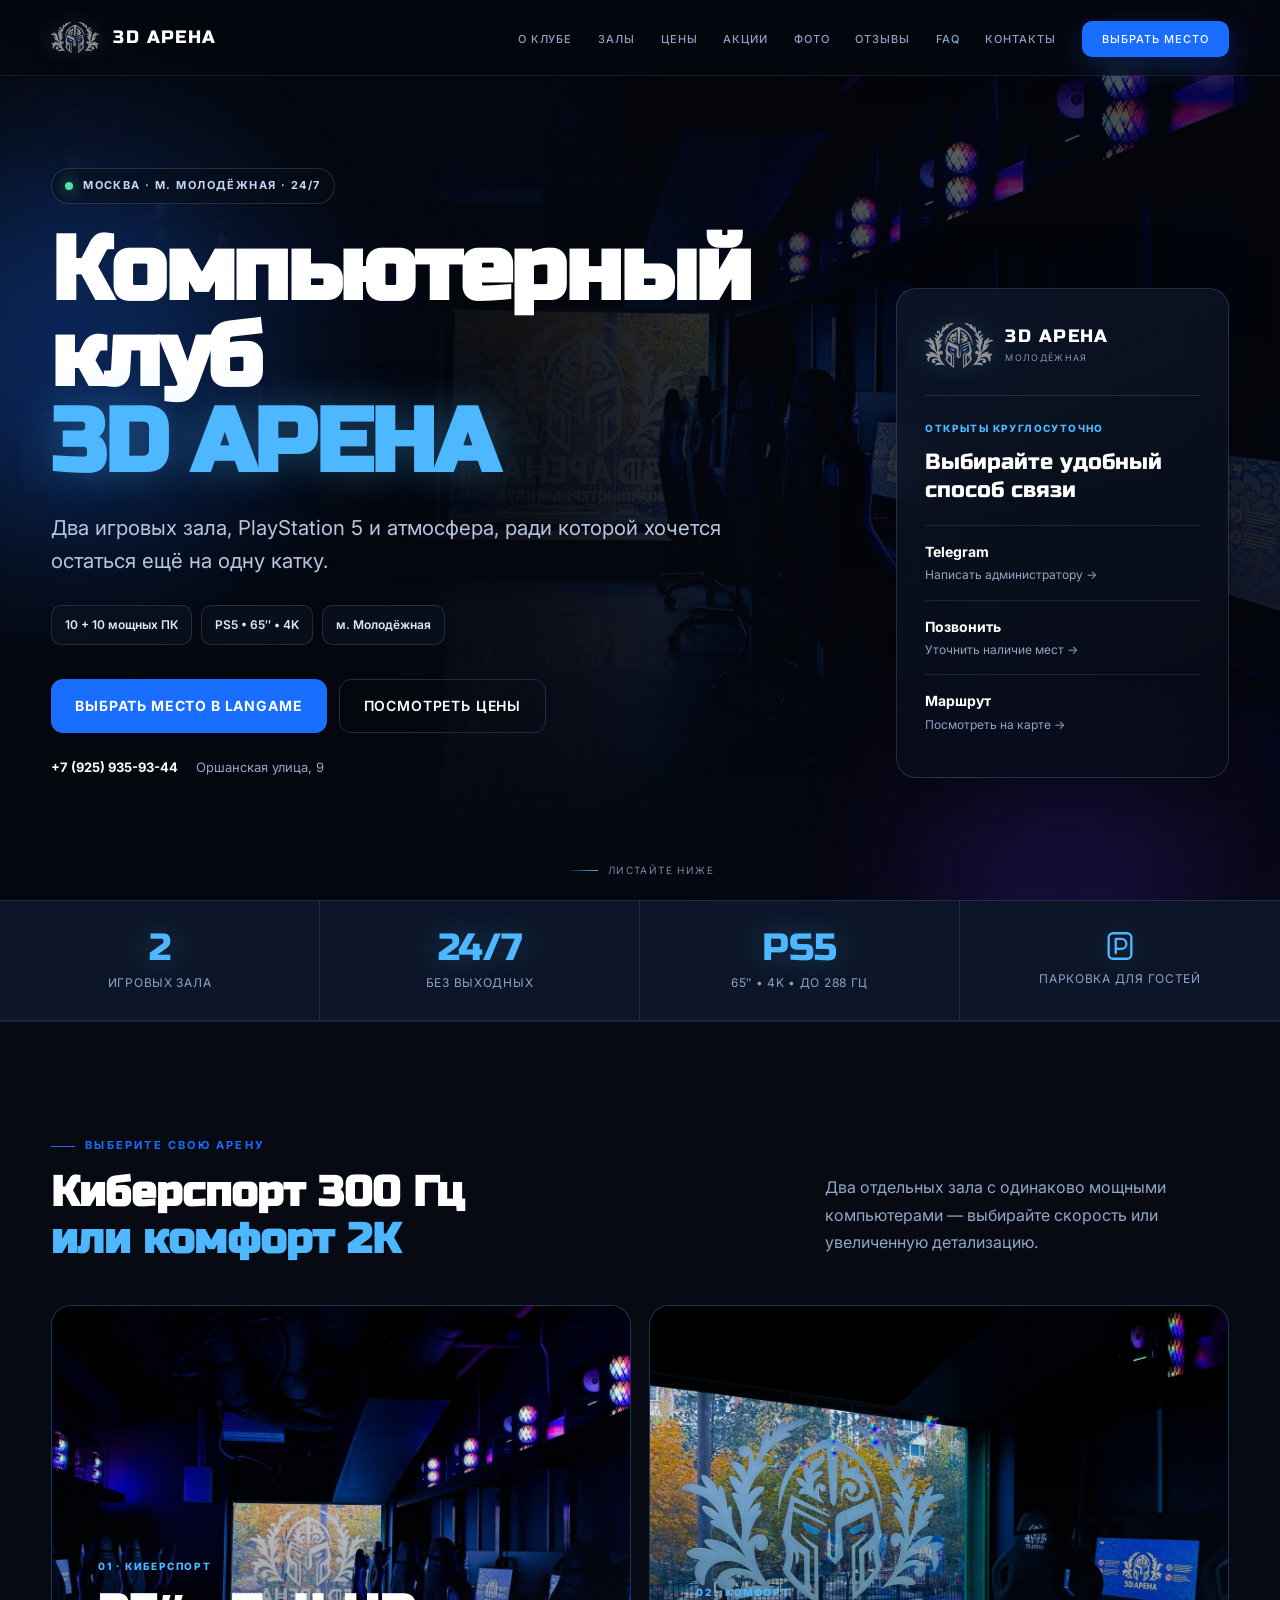
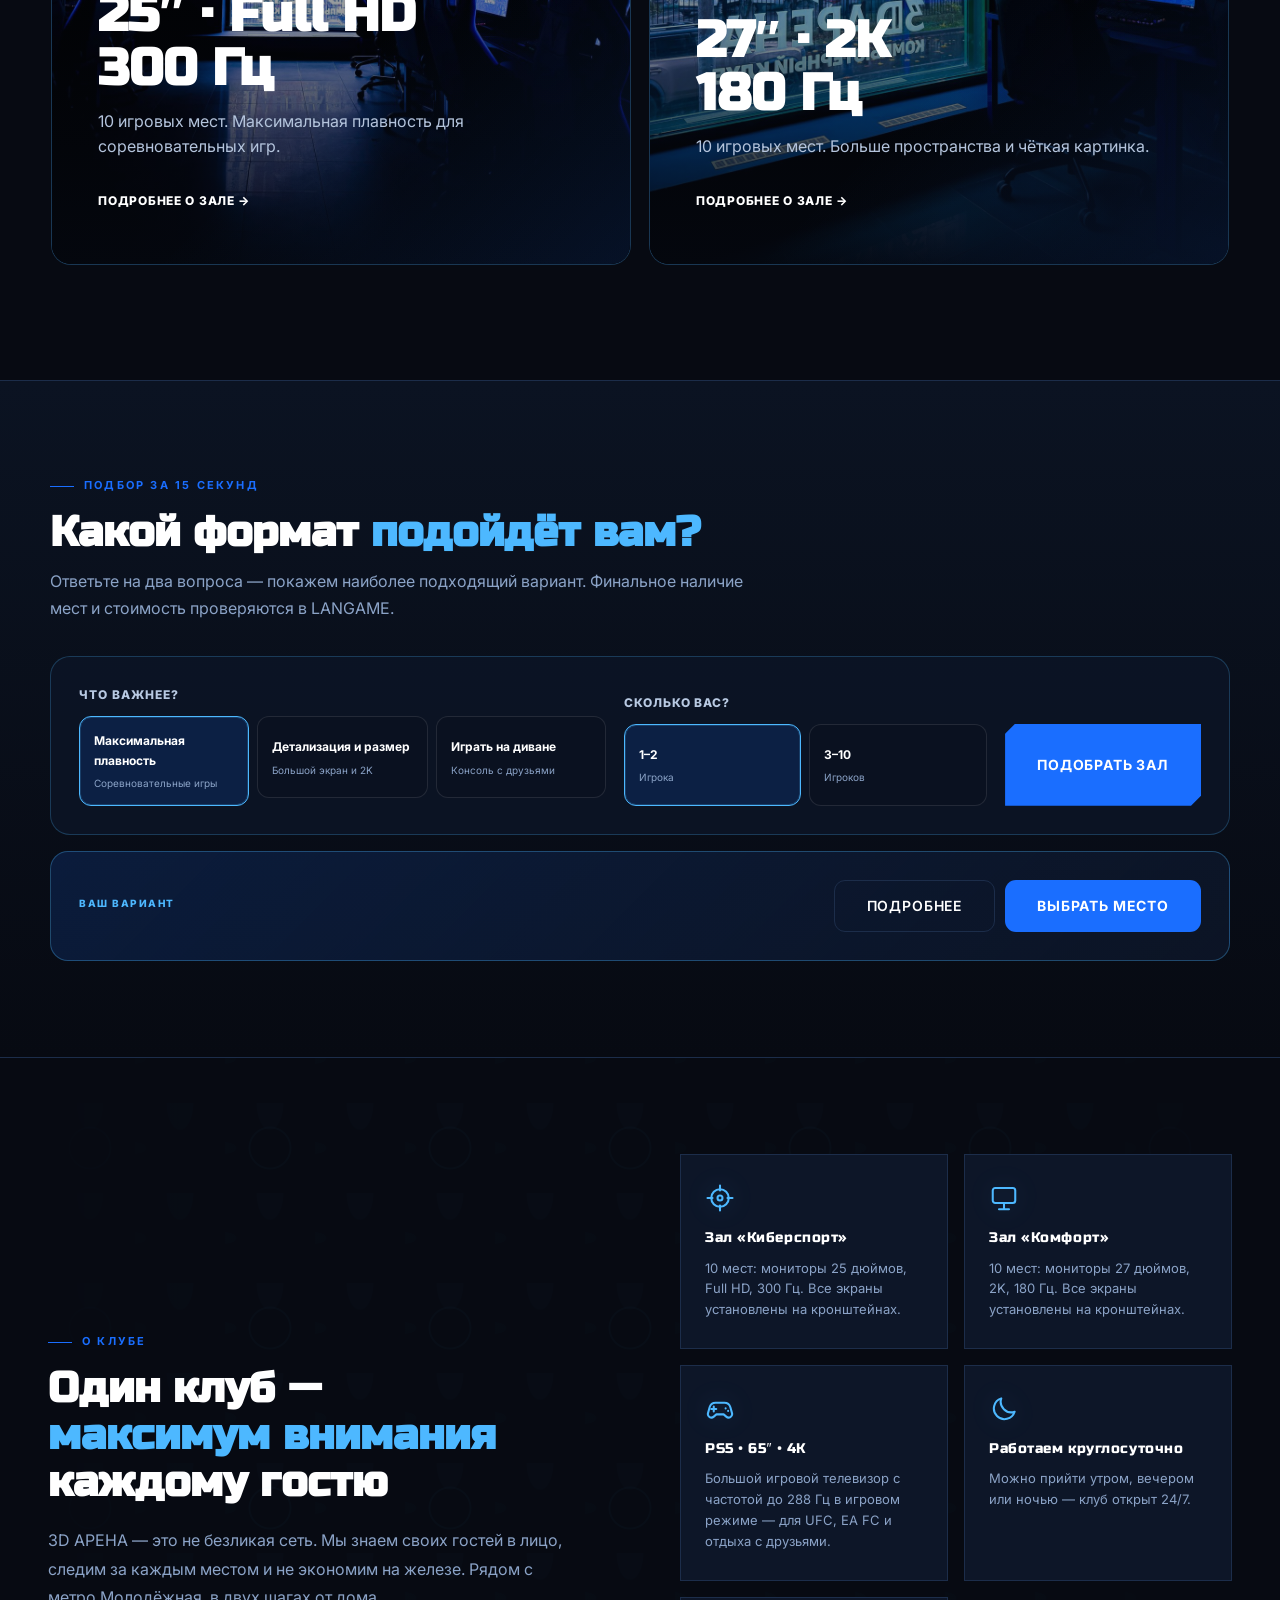
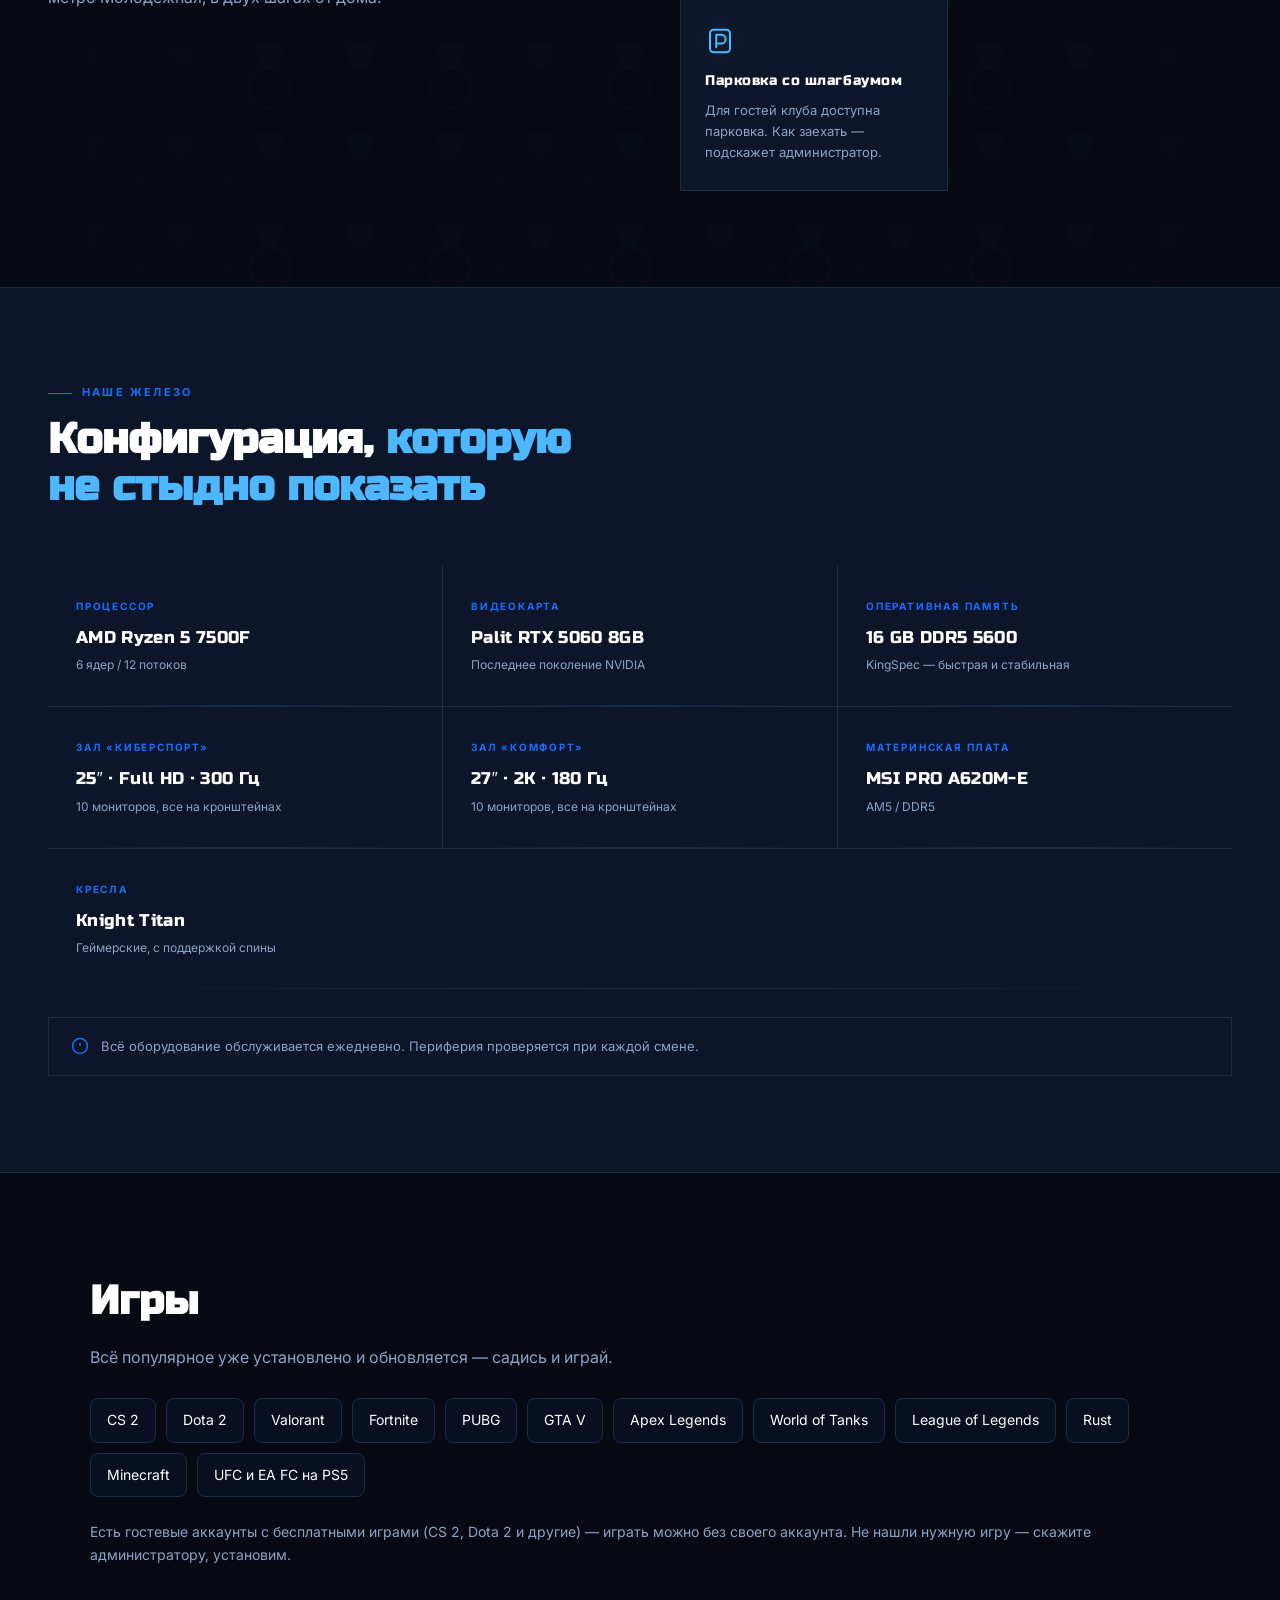
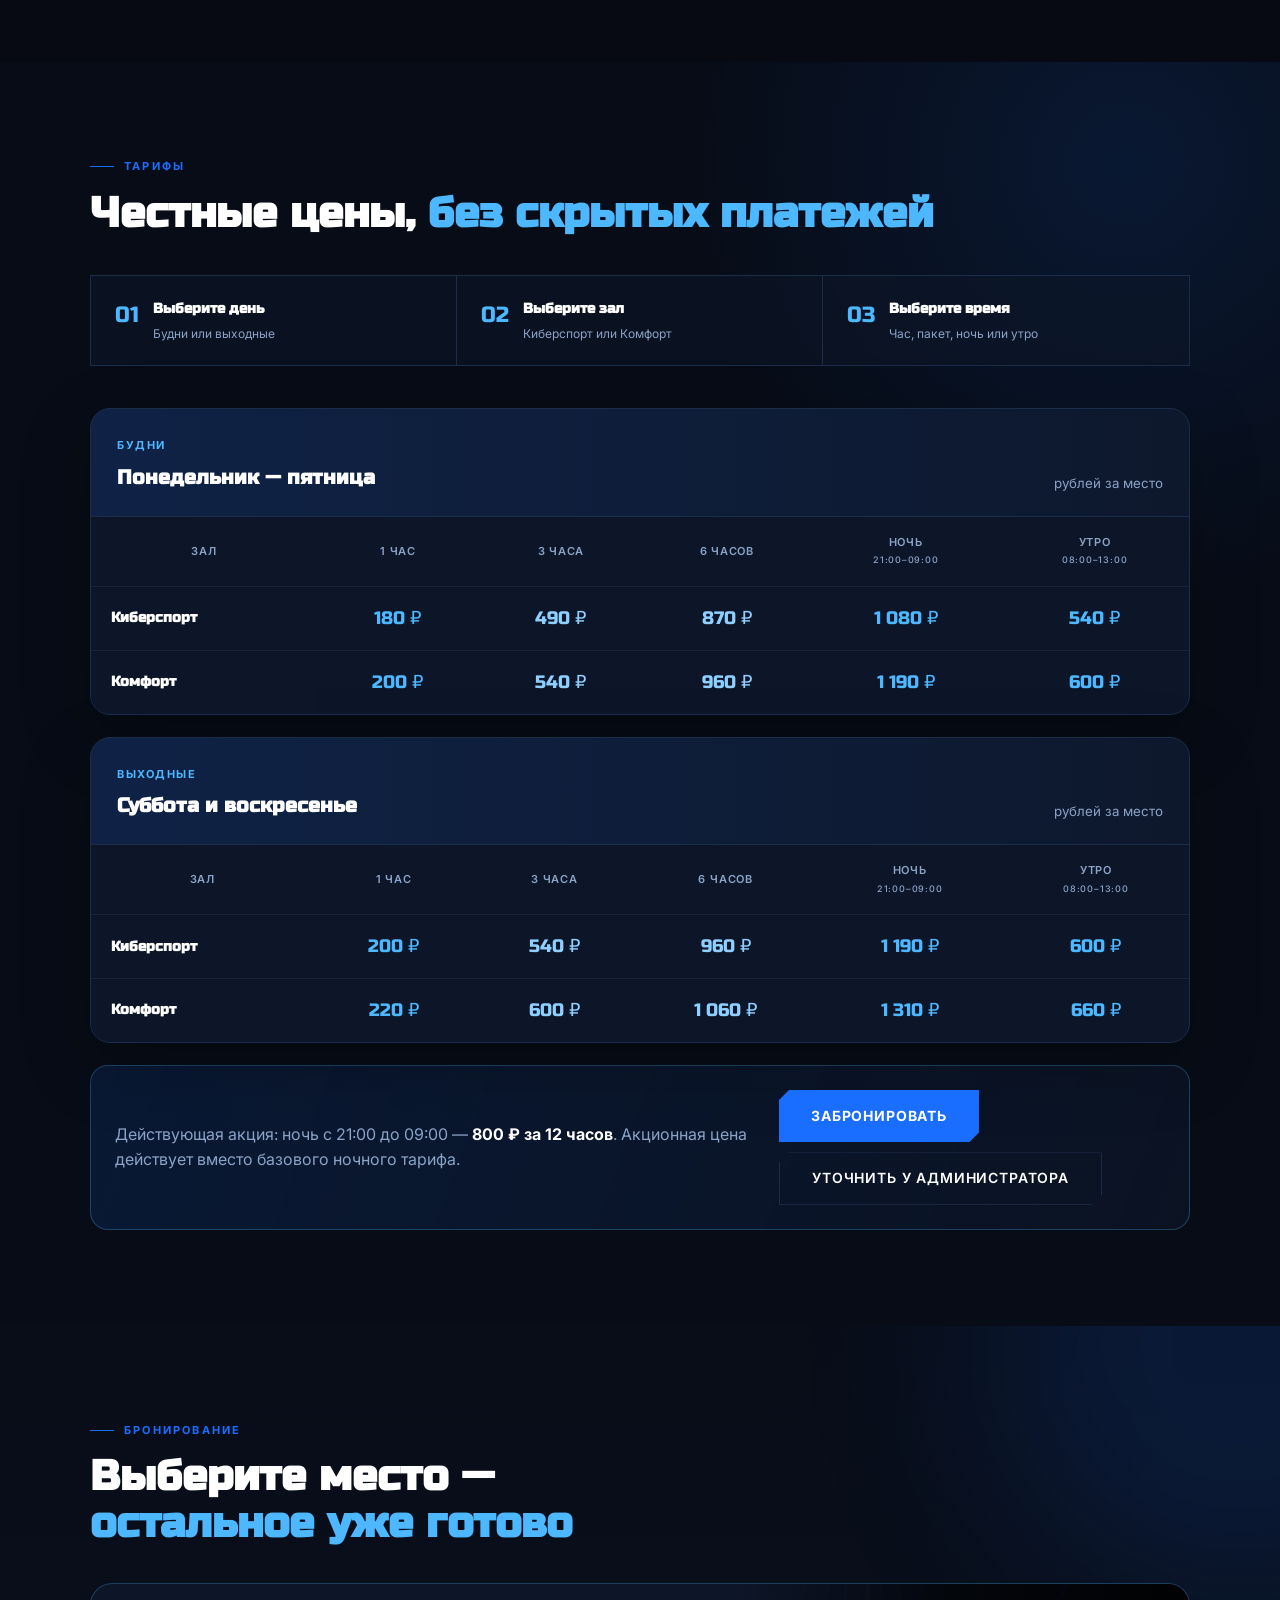
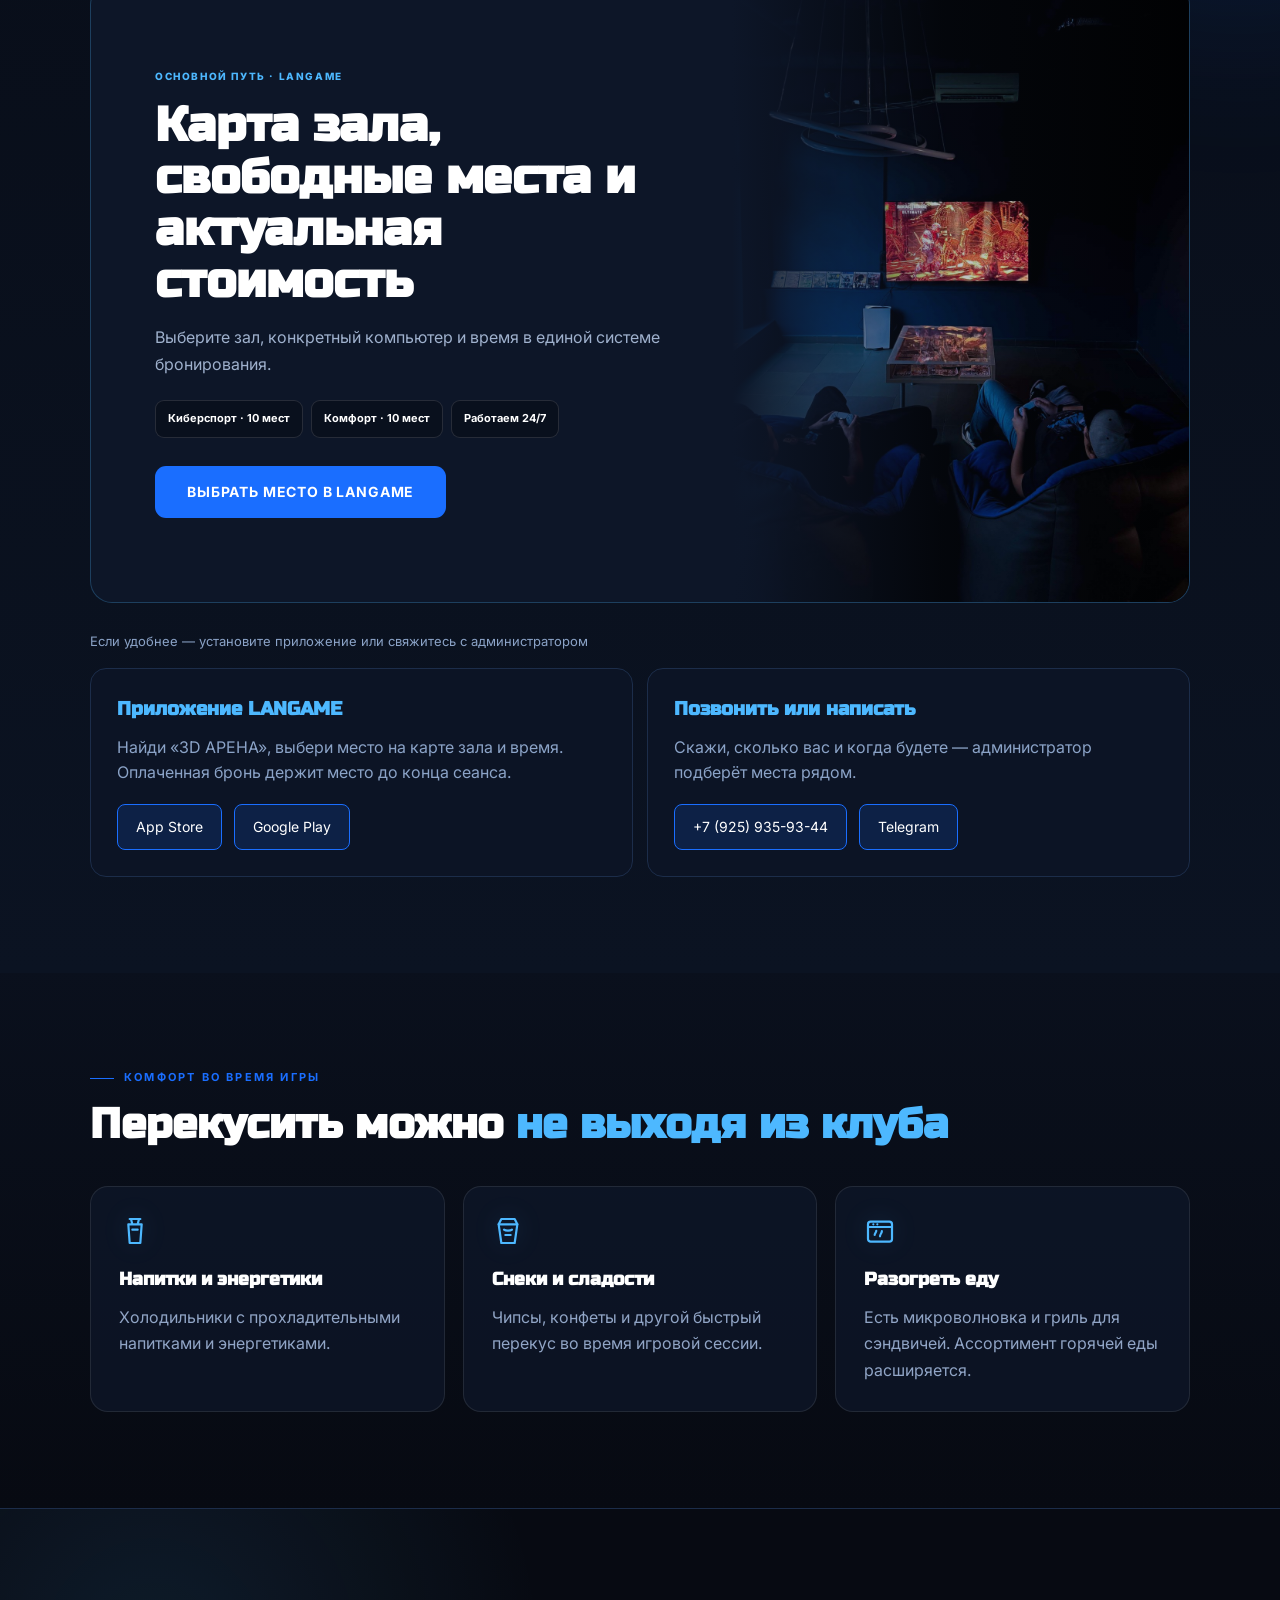
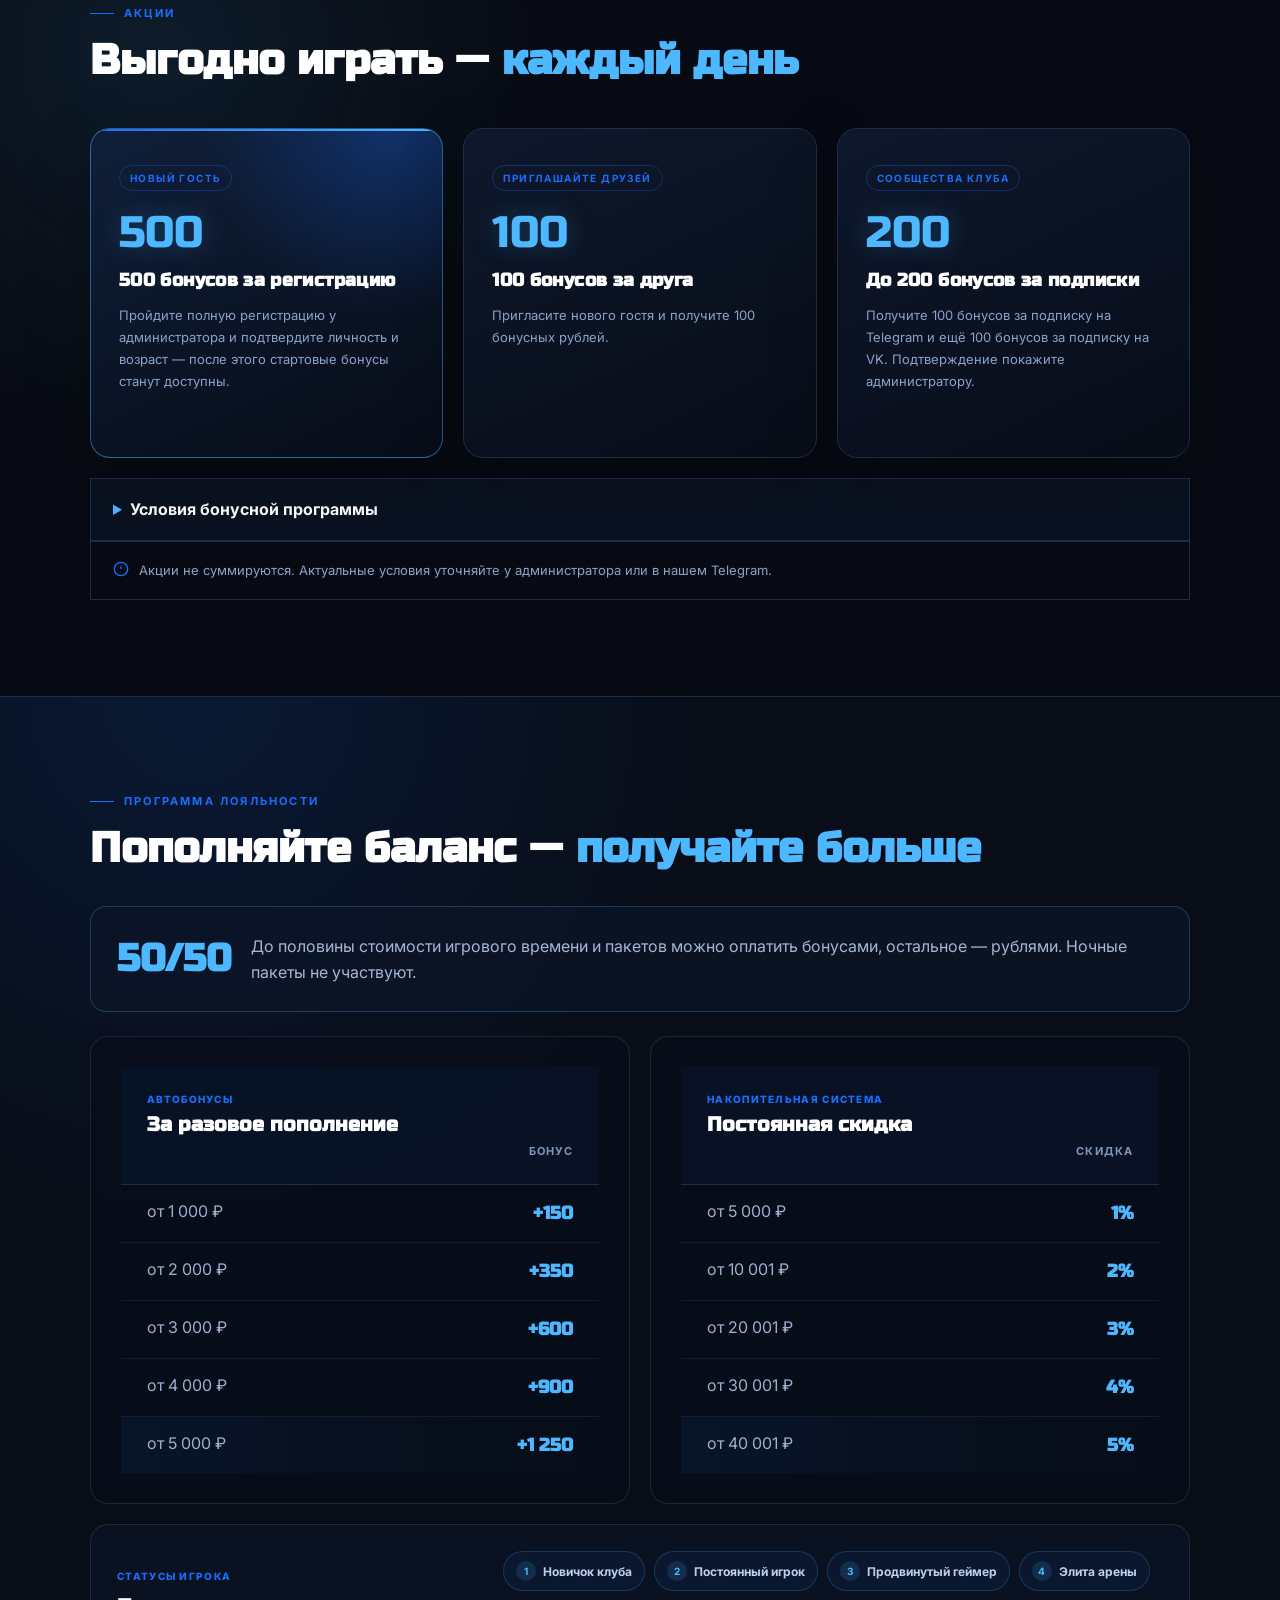
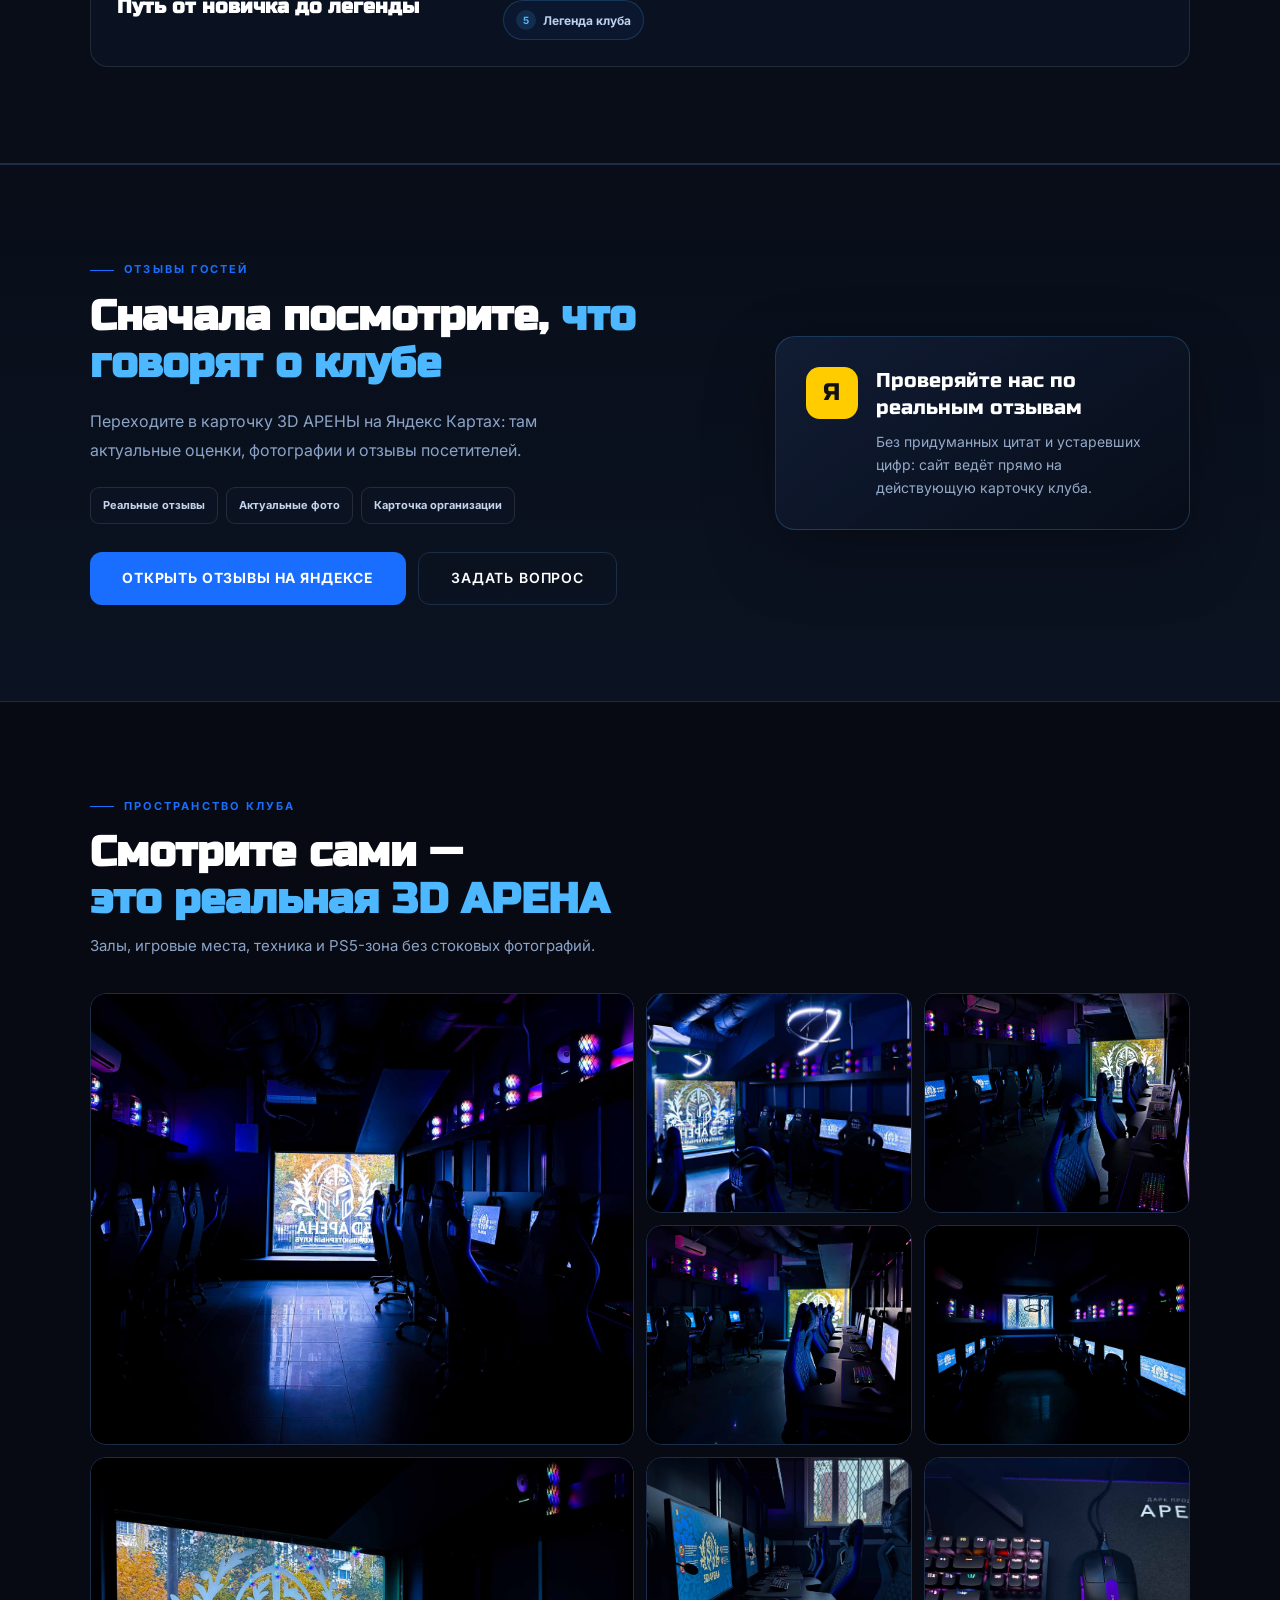
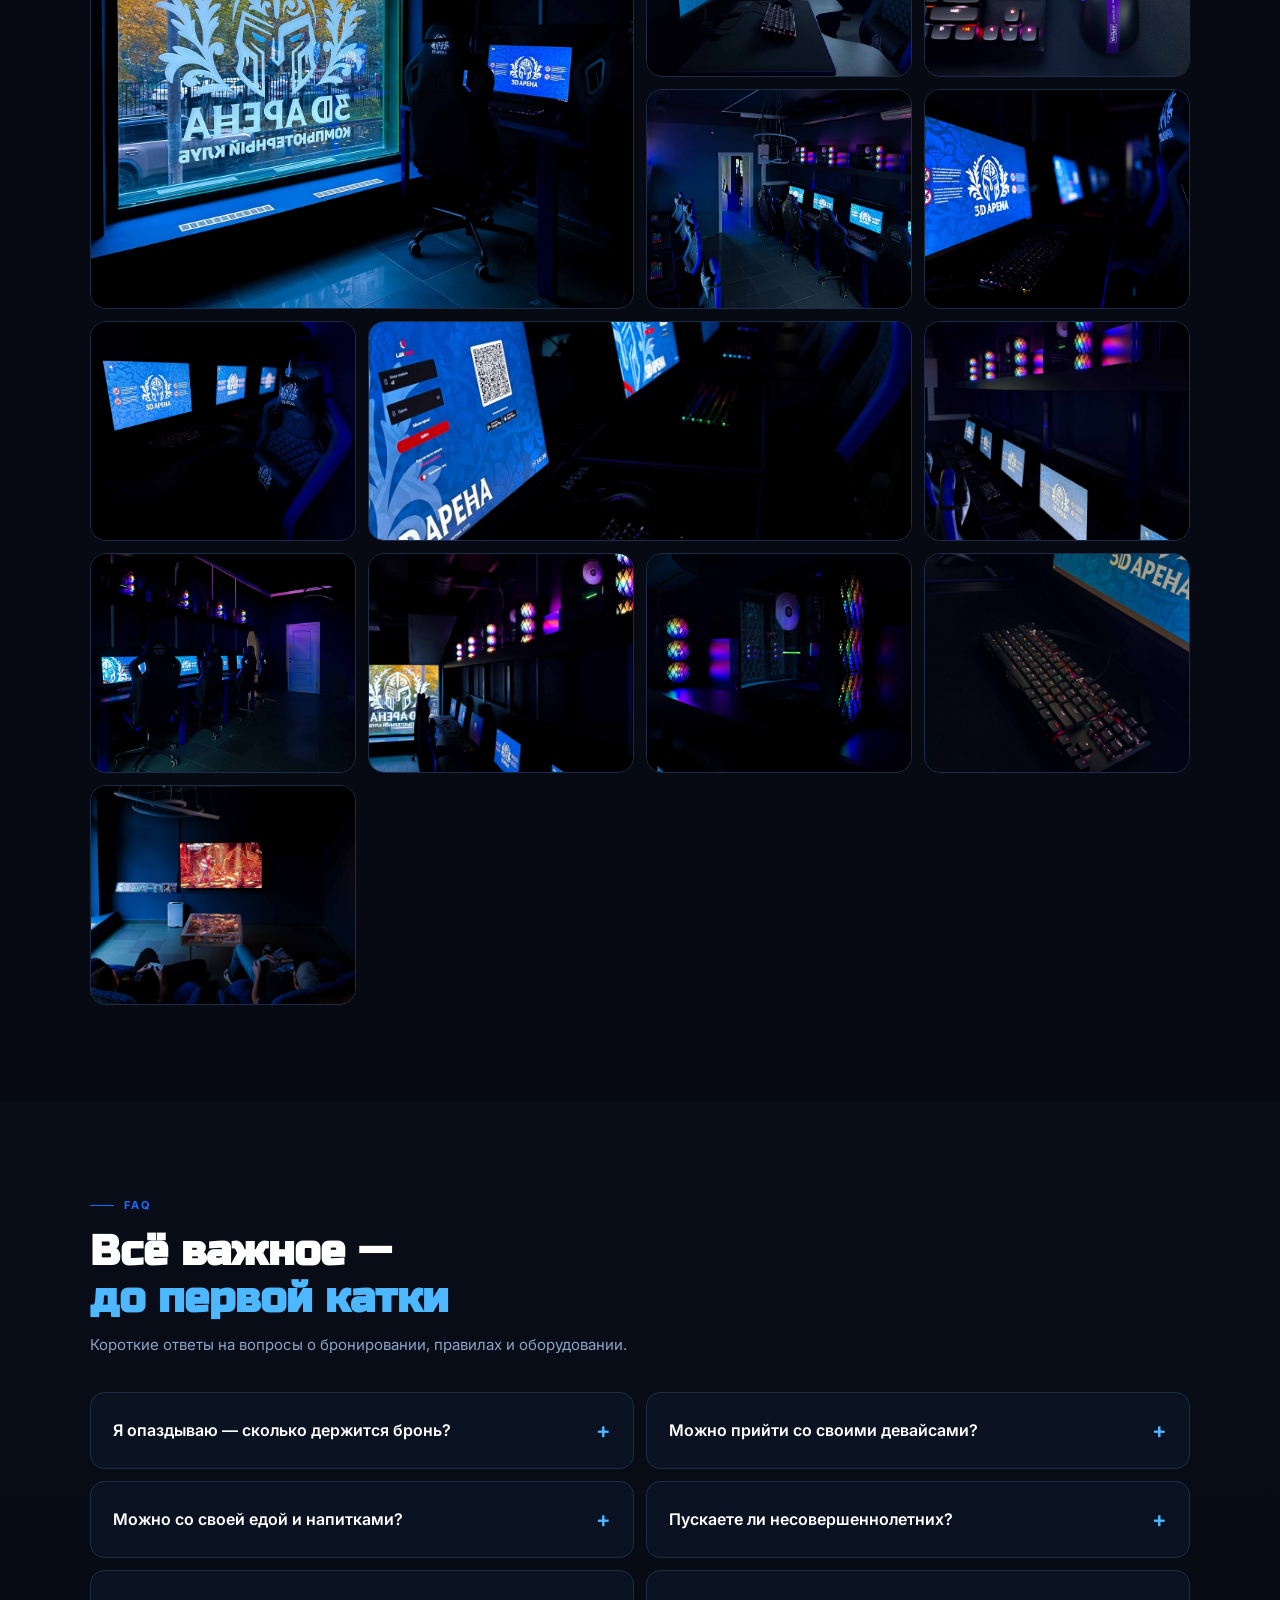
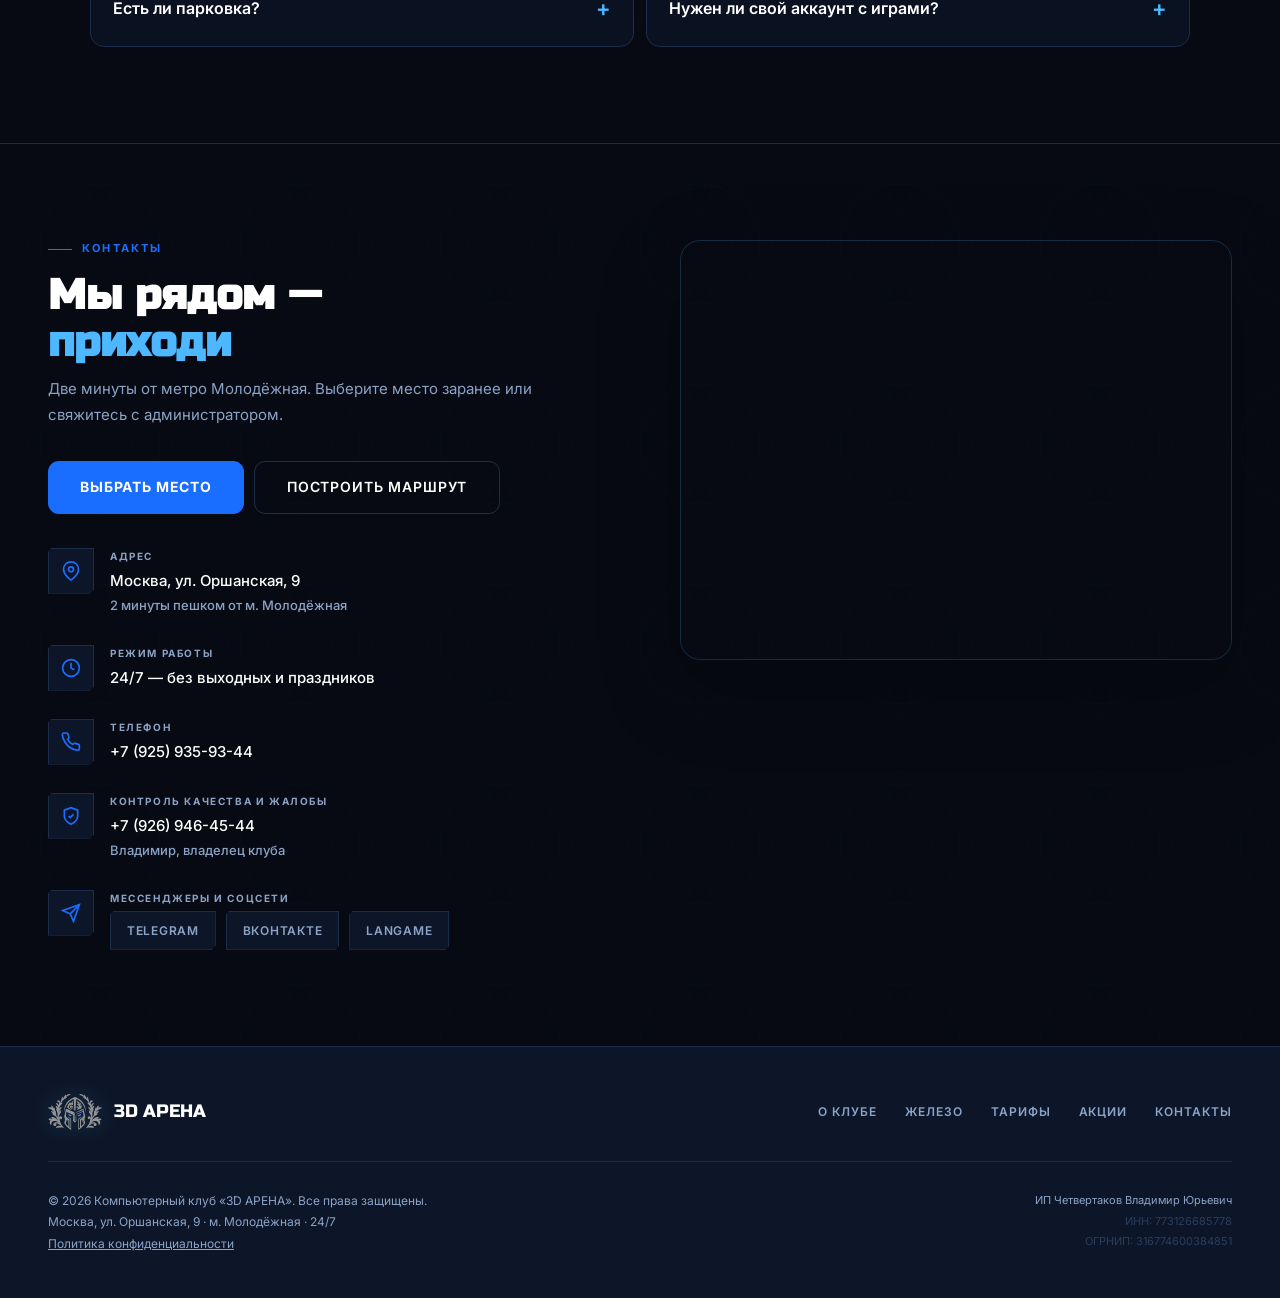
==== commit 6387684a: "Add hall conversion system" ====
--- a/index.html
+++ b/index.html
@@ -23,7 +23,7 @@
 <link as="style" href="https://fonts.googleapis.com/css2?family=Russo+One&amp;family=Inter:wght@400;500;600&amp;display=swap" rel="preload"/>
 <link href="https://fonts.googleapis.com/css2?family=Russo+One&amp;family=Inter:wght@400;500;600&amp;display=swap" media="print" onload="this.media='all'" rel="stylesheet"/>
 <noscript><link href="https://fonts.googleapis.com/css2?family=Russo+One&amp;family=Inter:wght@400;500;600&amp;display=swap" rel="stylesheet"/></noscript>
-<meta content="noindex,nofollow,noarchive" name="robots"/><link href="https://3d-arena.ru/" rel="canonical"/><link href="assets/css/style.css?v=20260725-6" rel="stylesheet"/><link href="assets/css/release-06.css?v=20260724-1" rel="stylesheet"/>
+<meta content="noindex,nofollow,noarchive" name="robots"/><link href="https://3d-arena.ru/" rel="canonical"/><link href="assets/css/style.css?v=20260725-7" rel="stylesheet"/><link href="assets/css/release-06.css?v=20260724-1" rel="stylesheet"/>
 <script type="application/ld+json">{"@context":"https://schema.org","@type":"LocalBusiness","name":"Компьютерный клуб 3D АРЕНА","url":"https://3d-arena.ru/","telephone":"+7 925 935-93-44","image":"https://3d-arena.ru/images/gallery/hall-02.jpg","priceRange":"₽₽","openingHours":"Mo-Su 00:00-23:59","address":{"@type":"PostalAddress","streetAddress":"Оршанская улица, 9","addressLocality":"Москва","addressCountry":"RU"},"sameAs":["https://vk.ru/3d_arena","https://t.me/IIIDArena","https://yandex.ru/maps/org/3d_arena/107910722858/"]}</script>
 </head>
 <body>
@@ -57,7 +57,7 @@
 </div>
 <div class="hero__actions reveal">
 <a class="btn-primary" data-track="langame_booking" href="https://langame.ru/799456996_computerniy_club_3d-arena_moskva/booking" rel="noopener" target="_blank">Выбрать место в LANGAME</a>
-<a class="btn-outline" href="#prices">Посмотреть цены</a>
+<a class="btn-outline" data-track="view_prices" href="#prices">Посмотреть цены</a>
 </div>
 <div class="hero__contact reveal">
 <a href="tel:+79259359344">+7 (925) 935-93-44</a>
@@ -68,9 +68,9 @@
 <div class="hero__brand"><img alt="" aria-hidden="true" class="hero__brand-logo" height="372" src="assets/brand/mark.svg" width="564"/><span>3D АРЕНА<br/><small>Молодёжная</small></span></div>
 <div class="hero__panel-label">Открыты круглосуточно</div>
 <div class="hero__panel-title">Выбирайте удобный способ связи</div>
-<a class="hero__quick" href="https://t.me/IIIDArena" rel="noopener" target="_blank"><b>Telegram</b><span>Написать администратору →</span></a>
-<a class="hero__quick" href="tel:+79259359344"><b>Позвонить</b><span>Уточнить наличие мест →</span></a>
-<a class="hero__quick" href="#contacts"><b>Маршрут</b><span>Посмотреть на карте →</span></a>
+<a class="hero__quick" data-track="telegram" href="https://t.me/IIIDArena" rel="noopener" target="_blank"><b>Telegram</b><span>Написать администратору →</span></a>
+<a class="hero__quick" data-track="call" href="tel:+79259359344"><b>Позвонить</b><span>Уточнить наличие мест →</span></a>
+<a class="hero__quick" data-track="route" href="#contacts"><b>Маршрут</b><span>Посмотреть на карте →</span></a>
 </aside>
 </div>
 <div aria-hidden="true" class="hero__scroll-hint"><span></span>Листайте ниже</div>
@@ -90,13 +90,37 @@
 <article class="arena-card arena-card--esports reveal-left">
 <img alt="Зал «Киберспорт» в компьютерном клубе 3D АРЕНА" decoding="async" height="1200" loading="lazy" src="images/gallery/hall-01.jpg" width="1600"/>
 <div class="arena-card__veil"></div>
-<div class="arena-card__content"><span>01 · Киберспорт</span><h3>25″ · Full HD<br/>300 Гц</h3><p>10 игровых мест. Максимальная плавность для соревновательных игр.</p><a href="#specs">Смотреть конфигурацию →</a></div>
+<div class="arena-card__content"><span>01 · Киберспорт</span><h3>25″ · Full HD<br/>300 Гц</h3><p>10 игровых мест. Максимальная плавность для соревновательных игр.</p><a data-track="select_hall_esports" href="esports.html">Подробнее о зале →</a></div>
 </article>
 <article class="arena-card arena-card--comfort reveal-right">
 <img alt="Зал «Комфорт» в компьютерном клубе 3D АРЕНА" decoding="async" height="1200" loading="lazy" src="images/gallery/hall-06.jpg" width="1600"/>
 <div class="arena-card__veil"></div>
-<div class="arena-card__content"><span>02 · Комфорт</span><h3>27″ · 2K<br/>180 Гц</h3><p>10 игровых мест. Больше пространства и чёткая картинка.</p><a href="#specs">Смотреть конфигурацию →</a></div>
+<div class="arena-card__content"><span>02 · Комфорт</span><h3>27″ · 2K<br/>180 Гц</h3><p>10 игровых мест. Больше пространства и чёткая картинка.</p><a data-track="select_hall_comfort" href="comfort.html">Подробнее о зале →</a></div>
 </article>
+</div>
+</section>
+<!-- ПОДБОР ЗАЛА -->
+<section class="hall-picker section" id="hall-picker" aria-labelledby="hall-picker-title">
+<div class="hall-picker__inner">
+<div class="sec-label reveal">Подбор за 15 секунд</div>
+<h2 class="sec-title reveal" id="hall-picker-title">Какой формат <em>подойдёт вам?</em></h2>
+<p class="hall-picker__lead reveal">Ответьте на два вопроса — покажем наиболее подходящий вариант. Финальное наличие мест и стоимость проверяются в LANGAME.</p>
+<form class="hall-picker__form reveal" id="hallPicker">
+<fieldset><legend>Что важнее?</legend><div class="hall-picker__options">
+<label><input checked name="priority" type="radio" value="speed"/><span><b>Максимальная плавность</b><small>Соревновательные игры</small></span></label>
+<label><input name="priority" type="radio" value="detail"/><span><b>Детализация и размер</b><small>Большой экран и 2K</small></span></label>
+<label><input name="priority" type="radio" value="console"/><span><b>Играть на диване</b><small>Консоль с друзьями</small></span></label>
+</div></fieldset>
+<fieldset><legend>Сколько вас?</legend><div class="hall-picker__options hall-picker__options--compact">
+<label><input checked name="group" type="radio" value="solo"/><span><b>1–2</b><small>Игрока</small></span></label>
+<label><input name="group" type="radio" value="team"/><span><b>3–10</b><small>Игроков</small></span></label>
+</div></fieldset>
+<button class="btn-primary" type="submit">Подобрать зал</button>
+</form>
+<div class="hall-result" id="hallResult" hidden aria-live="polite">
+<div><span>Ваш вариант</span><h3 id="hallResultTitle"></h3><p id="hallResultText"></p></div>
+<div class="hall-result__actions"><a class="btn-outline" id="hallResultDetails" href="esports.html">Подробнее</a><a class="btn-primary" data-track="langame_booking_picker" href="https://langame.ru/799456996_computerniy_club_3d-arena_moskva/booking" rel="noopener" target="_blank">Выбрать место</a></div>
+</div>
 </div>
 </section>
 <!-- О КЛУБЕ -->
@@ -398,7 +422,7 @@
 </div>
 </div>
 </footer>
-<script defer="True" src="assets/js/app.js?v=20260725-1"></script>
+<script defer="True" src="assets/js/app.js?v=20260725-3"></script>
 <div class="mobile-cta" aria-label="Быстрые действия">
   <a href="tel:+79259359344" data-track="mobile_call">Позвонить</a>
   <a href="https://langame.ru/799456996_computerniy_club_3d-arena_moskva/booking" target="_blank" rel="noopener" data-track="mobile_booking">Выбрать место</a>
--- a/assets/css/style.css
+++ b/assets/css/style.css
@@ -434,3 +434,20 @@
   .gallery{overflow:hidden}.gallery__lead,.faq__lead{margin-bottom:26px}.gallery__grid{display:flex;gap:12px;margin:0 -20px;padding:0 20px;overflow-x:auto;scroll-snap-type:x mandatory;scrollbar-width:none}.gallery__grid::-webkit-scrollbar{display:none}.gallery__grid a,.gallery__grid a:nth-child(1),.gallery__grid a:nth-child(6),.gallery__grid a:nth-child(12){flex:0 0 82vw;height:430px;scroll-snap-align:center}.gallery__grid a::after{opacity:1;transform:none}
   .contacts__actions{display:grid}.contacts__actions a{text-align:center}
 }
+
+/* Conversion system: hall picker */
+.hall-picker{background:linear-gradient(180deg,#0b1322,#070a12);border-top:1px solid var(--border);border-bottom:1px solid var(--border)}
+.hall-picker__inner{max-width:1180px;margin:0 auto}.hall-picker__lead{max-width:720px;margin:-8px 0 34px;color:var(--muted);line-height:1.7}
+.hall-picker__form{display:grid;grid-template-columns:1.45fr 1fr auto;gap:18px;align-items:end;padding:28px;border:1px solid rgba(77,184,255,.24);border-radius:20px;background:rgba(13,22,40,.74)}
+.hall-picker fieldset{min-width:0;border:0}.hall-picker legend{margin-bottom:12px;color:#b8c9e2;font-size:12px;font-weight:800;letter-spacing:.08em;text-transform:uppercase}
+.hall-picker__options{display:grid;grid-template-columns:repeat(3,1fr);gap:8px}.hall-picker__options--compact{grid-template-columns:1fr 1fr}
+.hall-picker label{position:relative;cursor:pointer}.hall-picker input{position:absolute;opacity:0;pointer-events:none}
+.hall-picker label span{display:flex;min-height:82px;flex-direction:column;justify-content:center;padding:14px;border:1px solid rgba(255,255,255,.1);border-radius:12px;background:#0a1120;transition:.2s}
+.hall-picker label b{font-size:12px}.hall-picker label small{margin-top:5px;color:var(--muted);font-size:10px}
+.hall-picker input:checked+span{border-color:var(--glow);background:rgba(26,110,255,.15);box-shadow:inset 0 0 0 1px rgba(77,184,255,.2)}
+.hall-picker input:focus-visible+span{outline:2px solid #fff;outline-offset:2px}.hall-picker__form>button{min-height:82px;border:0;cursor:pointer}
+.hall-result{display:flex;justify-content:space-between;gap:28px;align-items:center;margin-top:16px;padding:28px;border:1px solid rgba(77,184,255,.32);border-radius:18px;background:linear-gradient(135deg,rgba(26,110,255,.16),rgba(13,22,40,.86))}
+.hall-result>div>span{color:var(--glow);font-size:10px;font-weight:800;letter-spacing:.15em;text-transform:uppercase}.hall-result h3{margin:8px 0;font-family:var(--font-h);font-size:28px}.hall-result p{margin:0;color:var(--muted)}
+.hall-result__actions{display:flex;gap:10px;flex:0 0 auto}.hall-result__actions a{border-radius:11px;clip-path:none}
+@media(max-width:980px){.hall-picker__form{grid-template-columns:1fr}.hall-picker__form>button{min-height:54px}.hall-result{align-items:flex-start;flex-direction:column}}
+@media(max-width:640px){.hall-picker__options{grid-template-columns:1fr}.hall-picker__options--compact{grid-template-columns:1fr 1fr}.hall-picker__form{padding:18px}.hall-picker label span{min-height:70px}.hall-result{padding:22px}.hall-result__actions{display:grid;width:100%}.hall-result__actions a{text-align:center}}
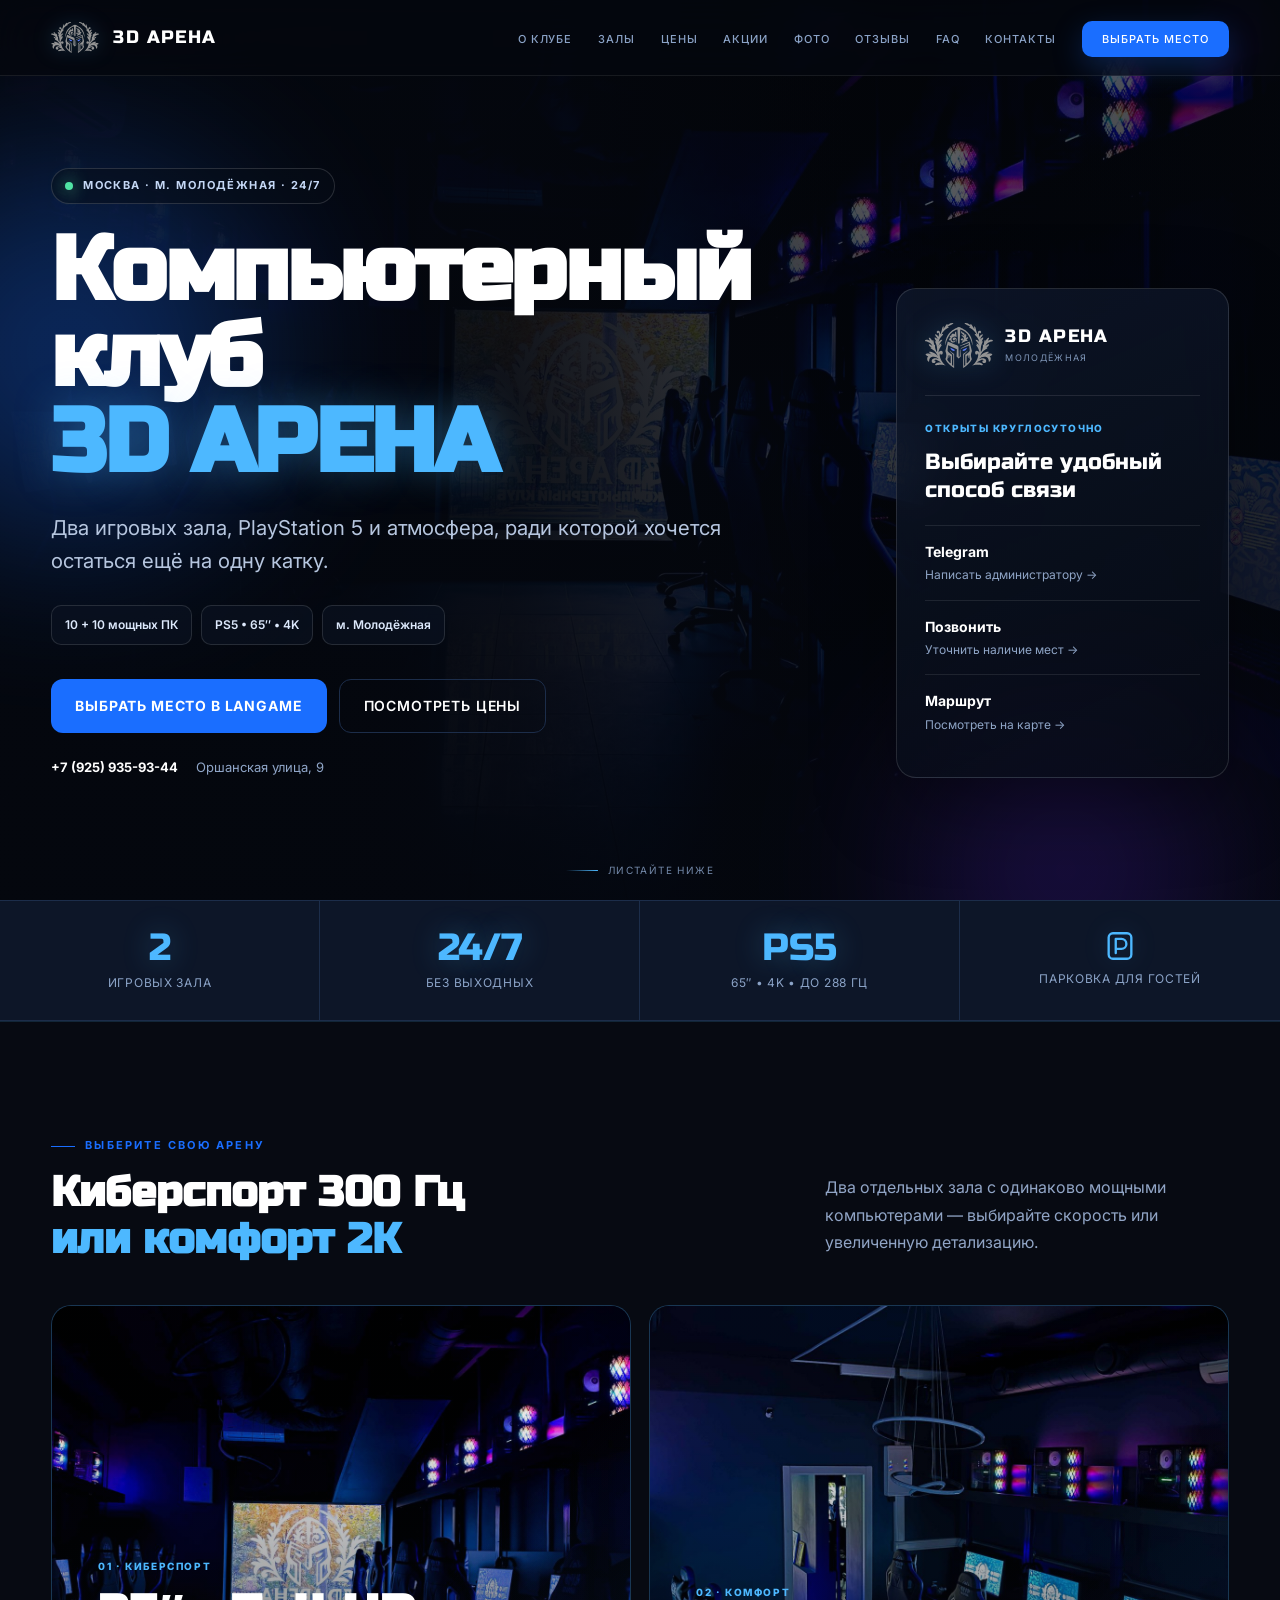
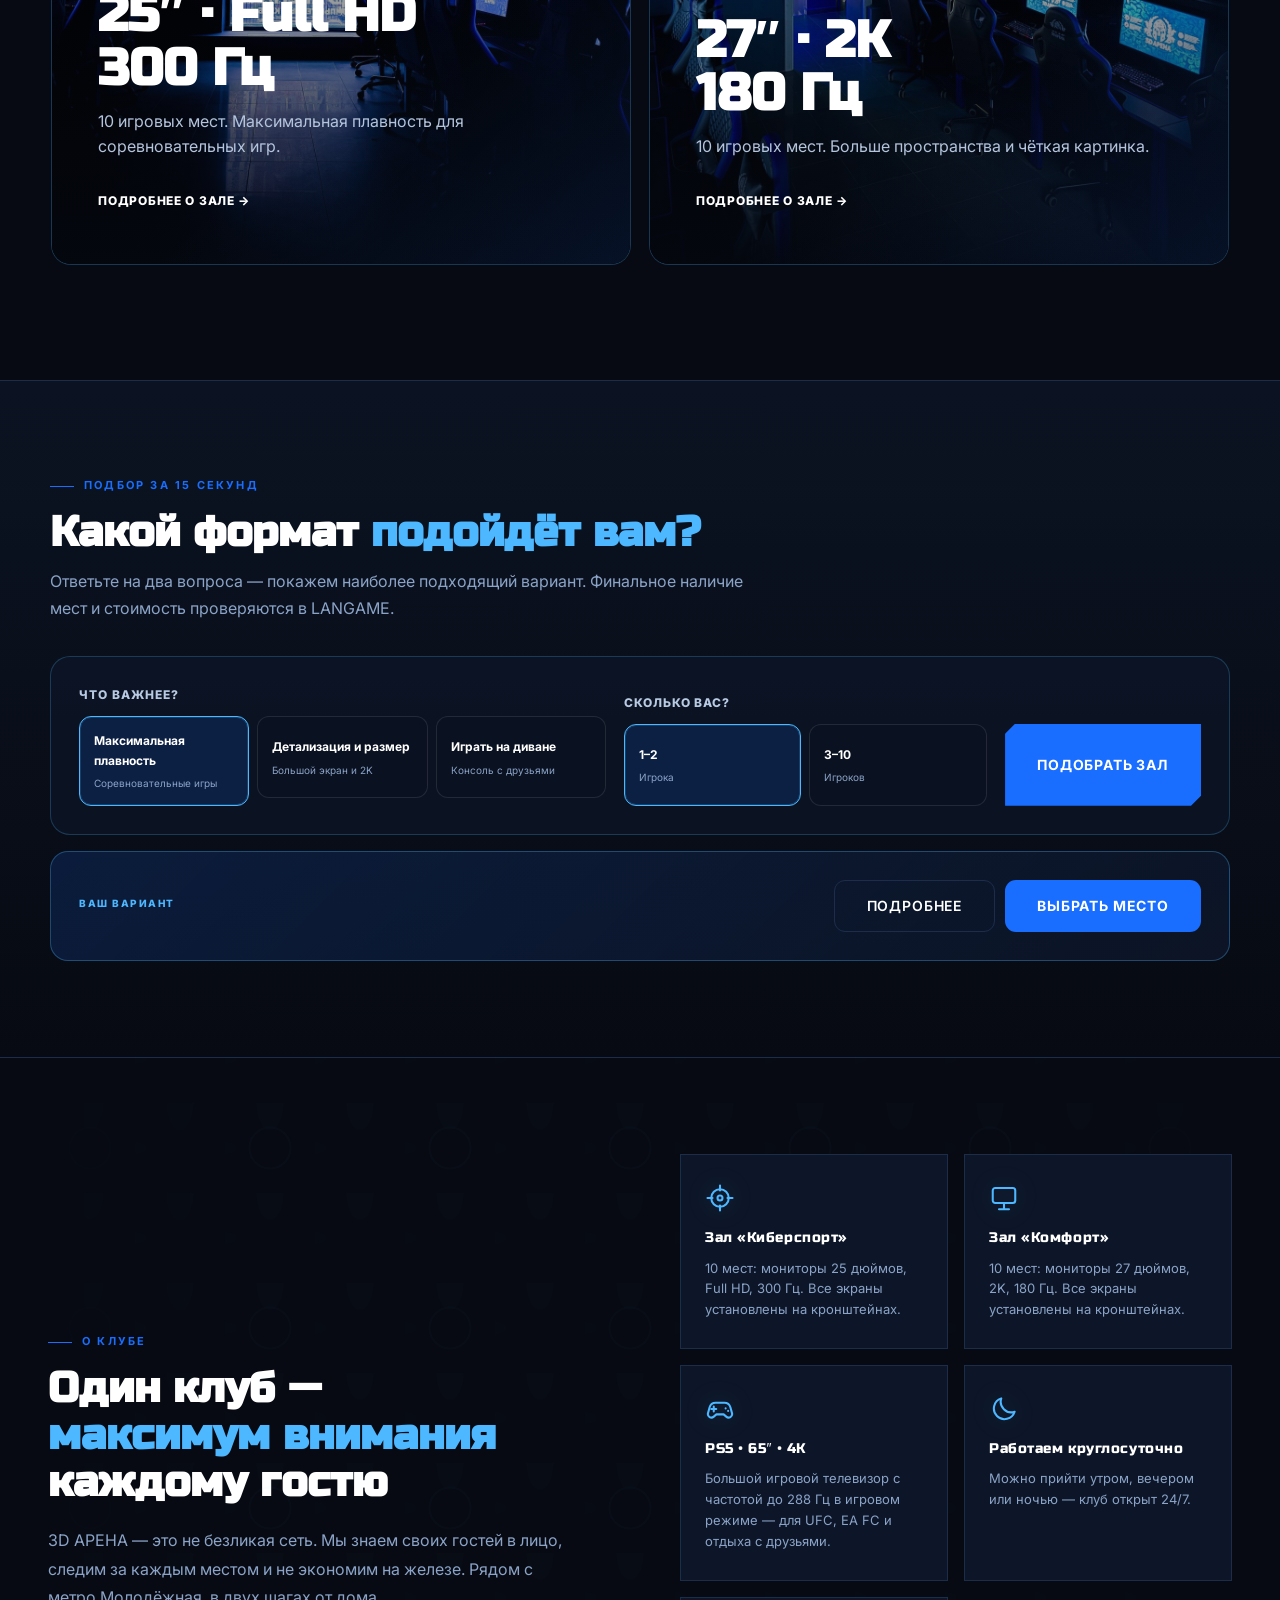
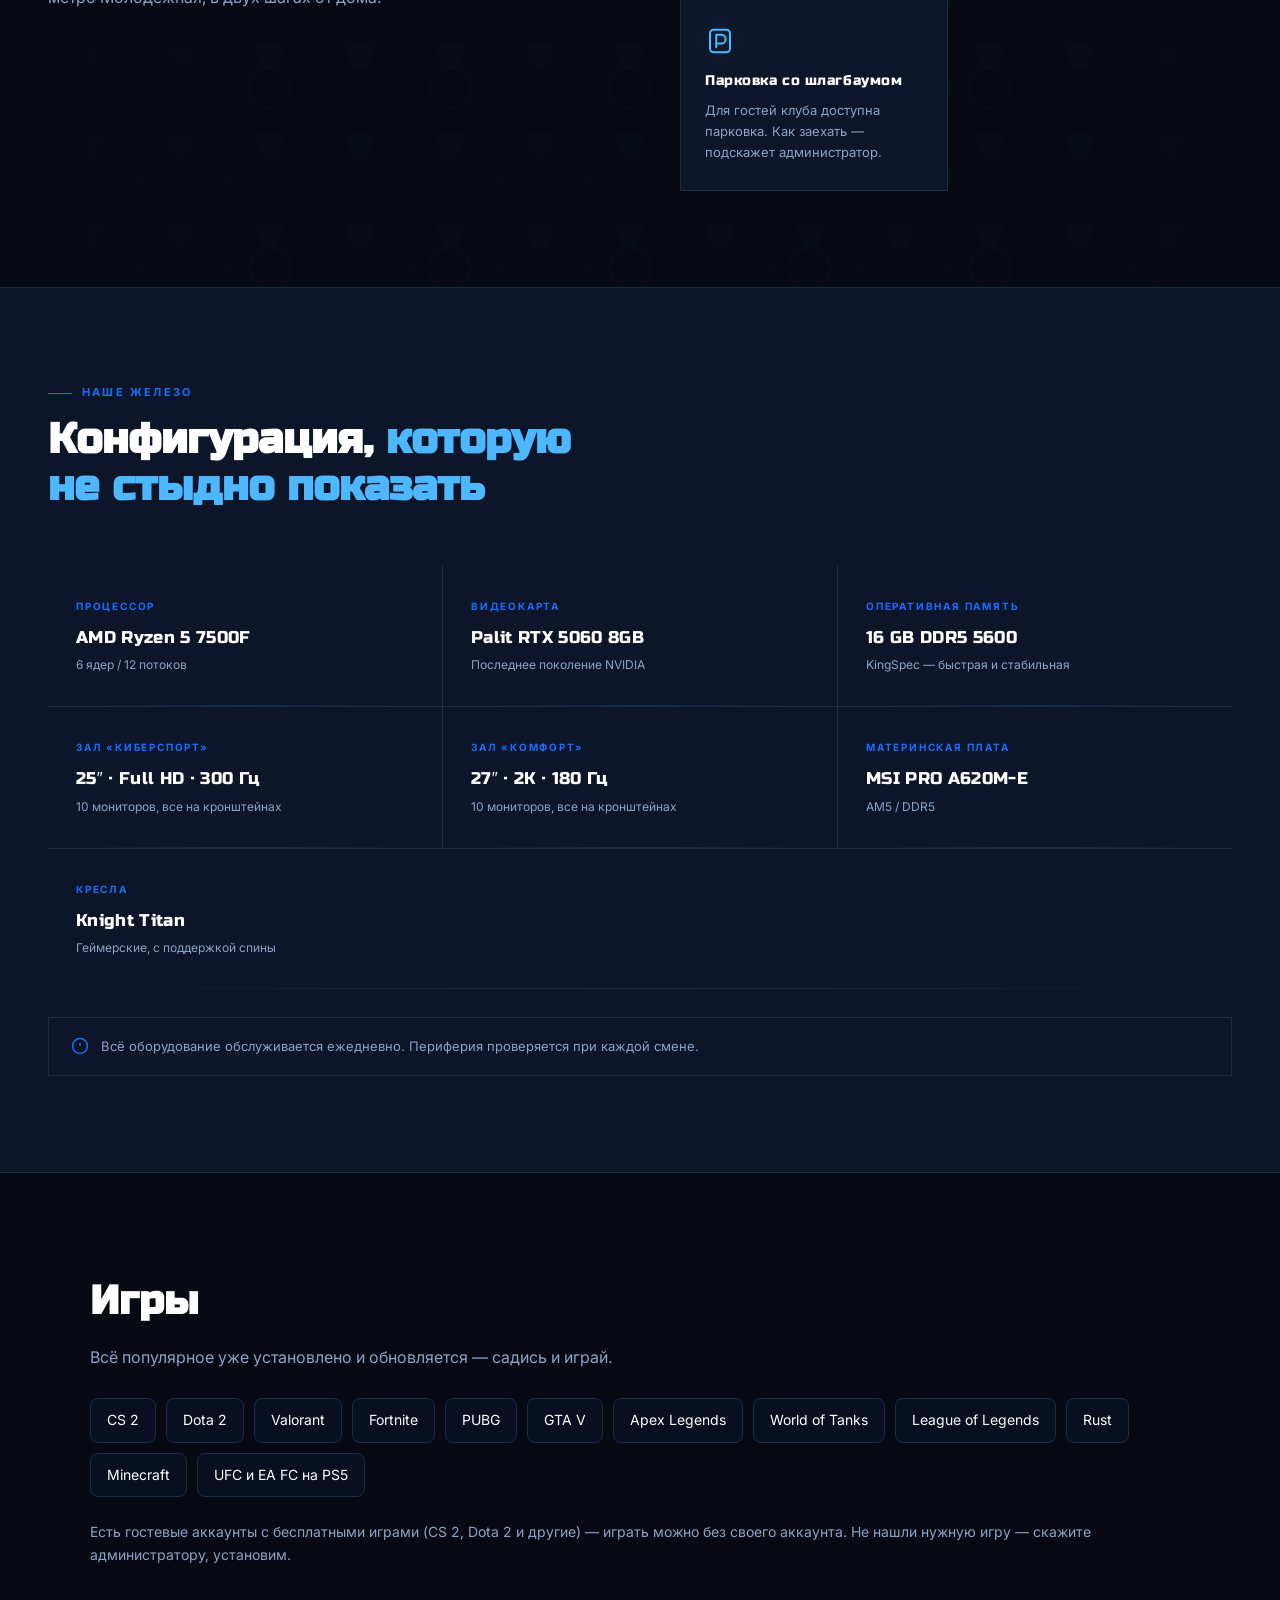
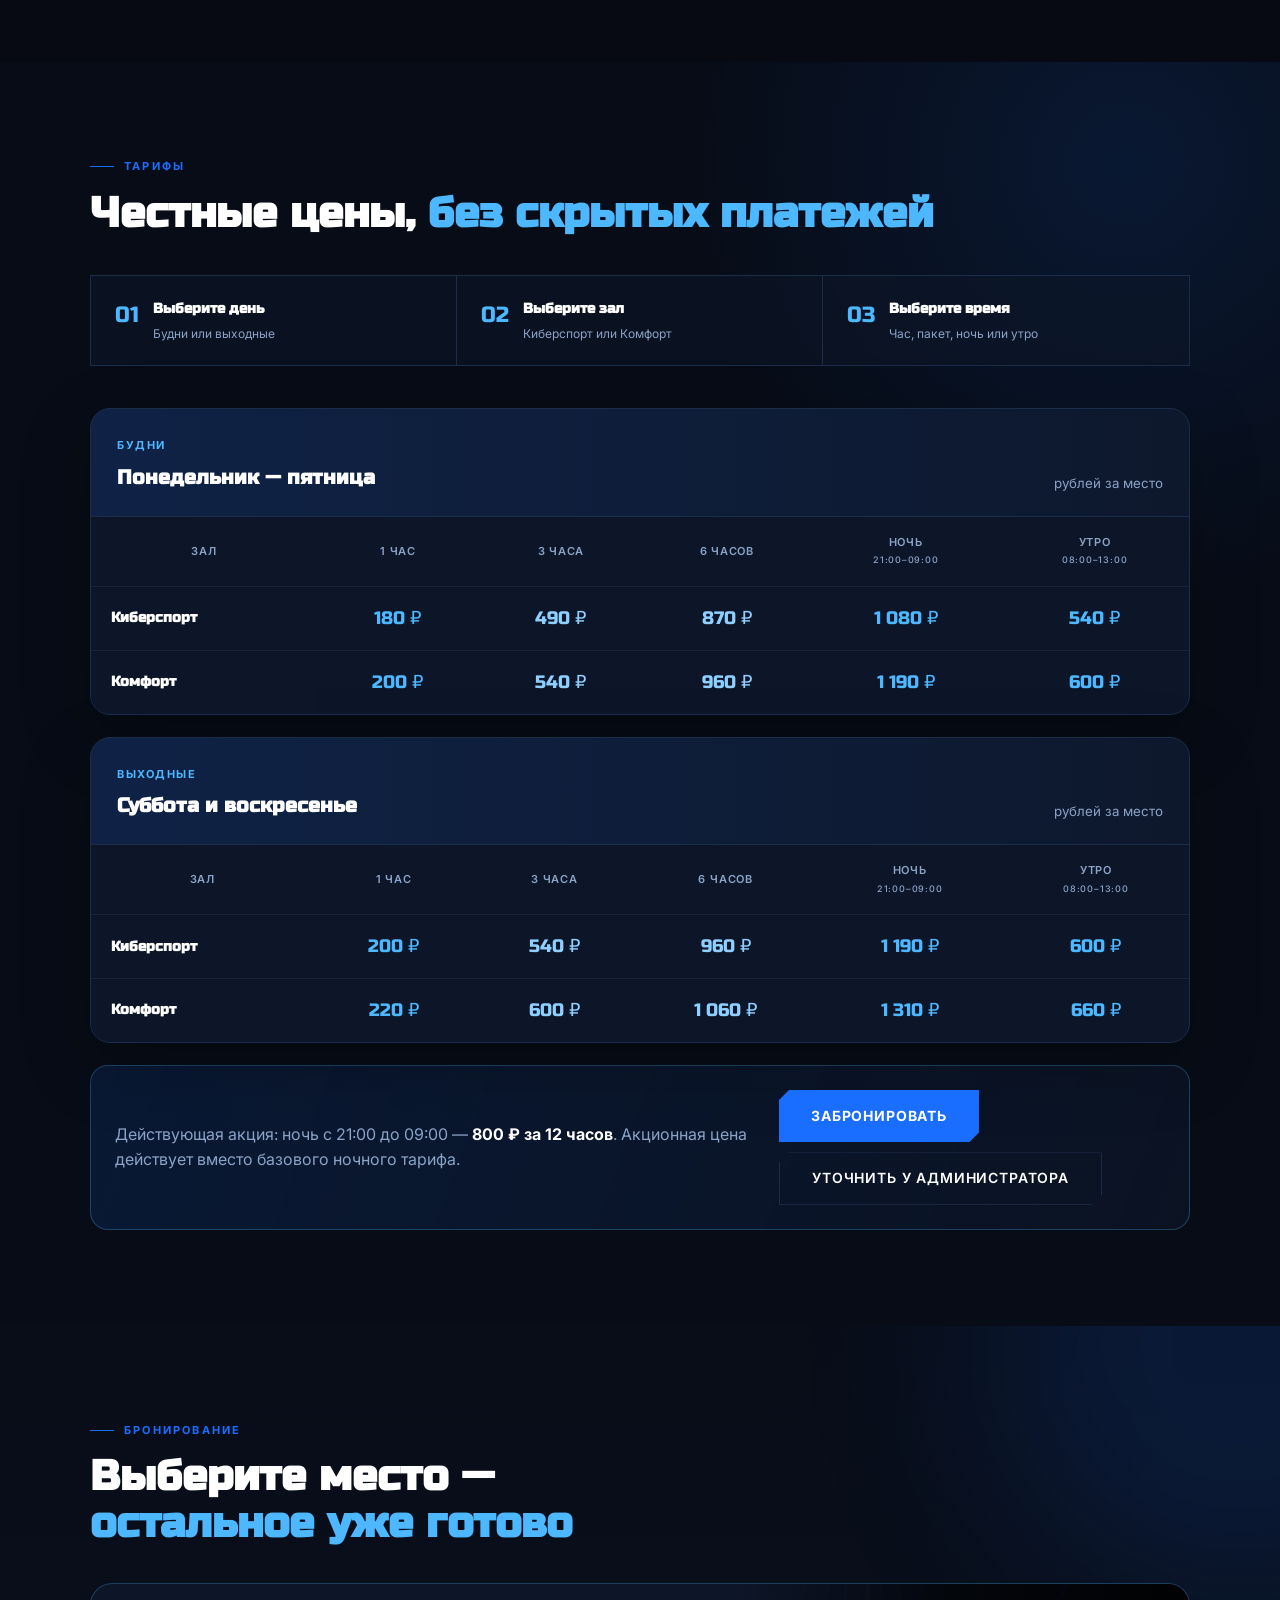
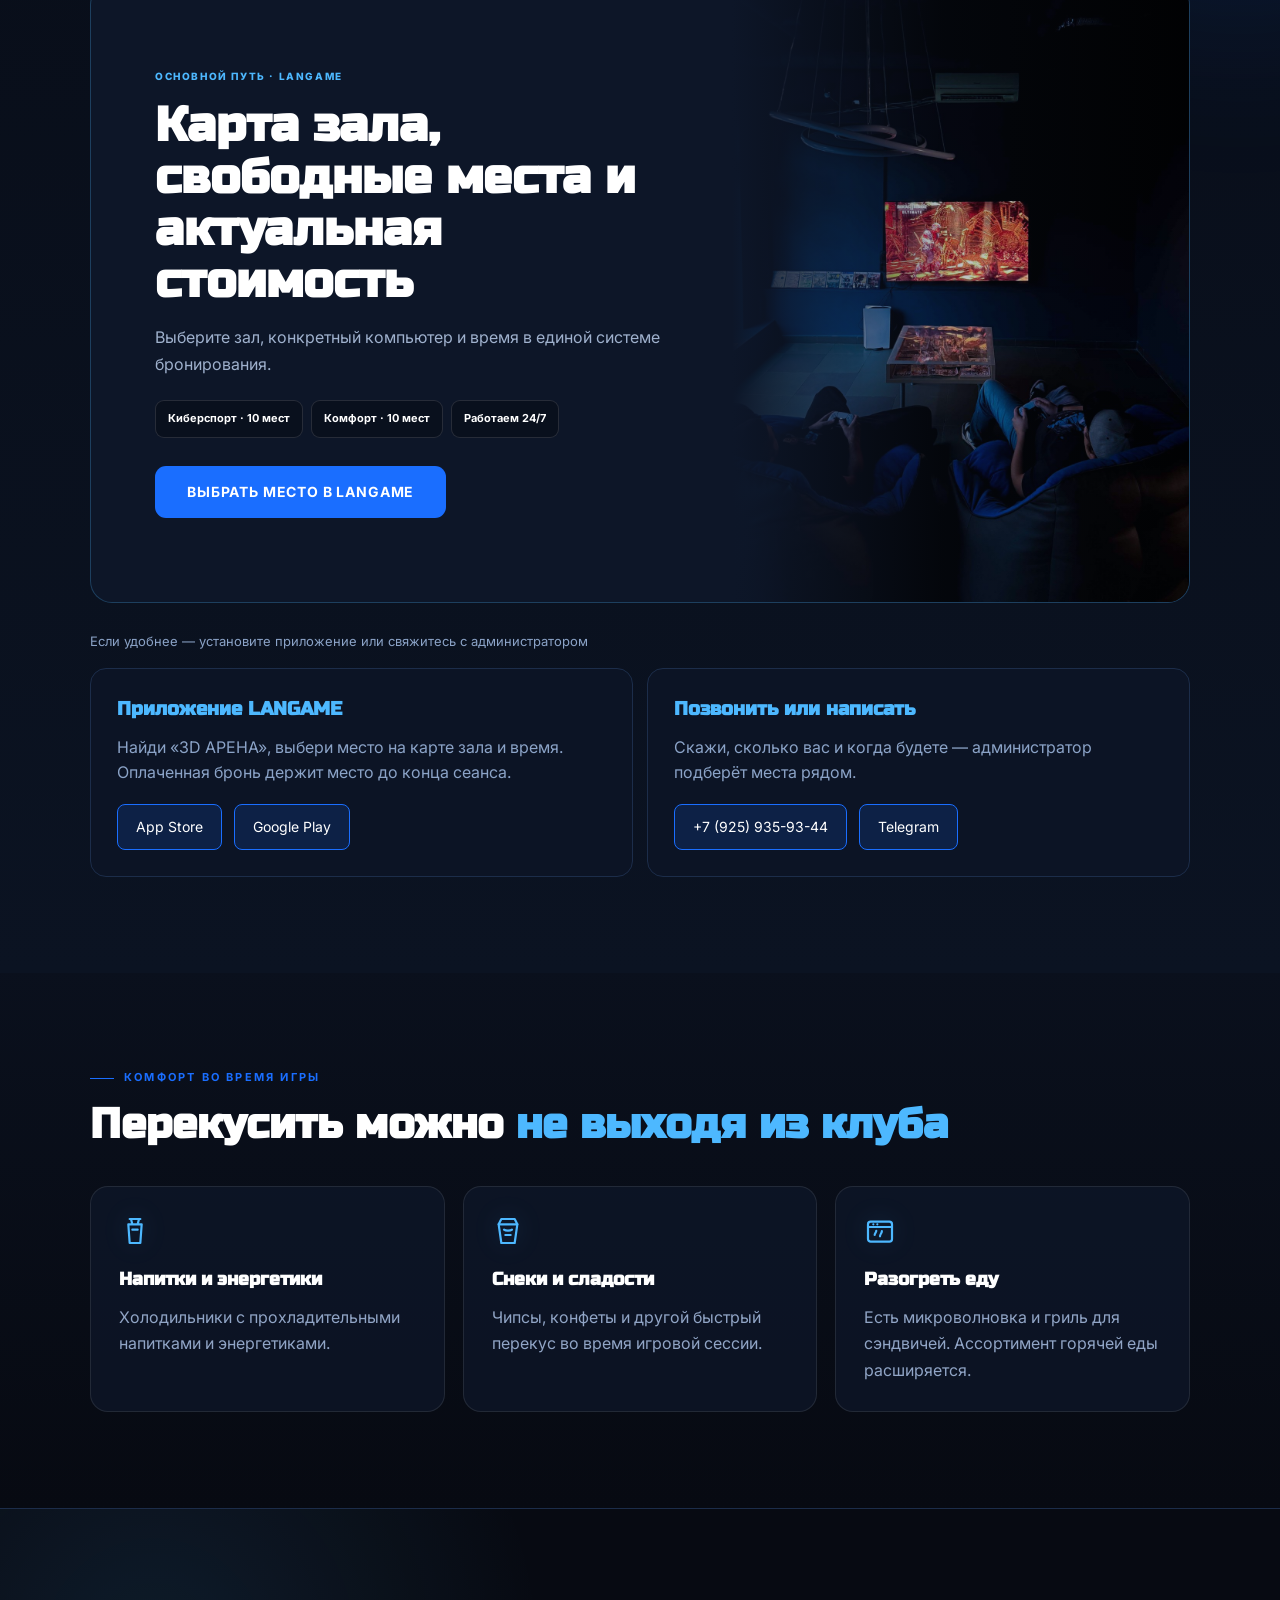
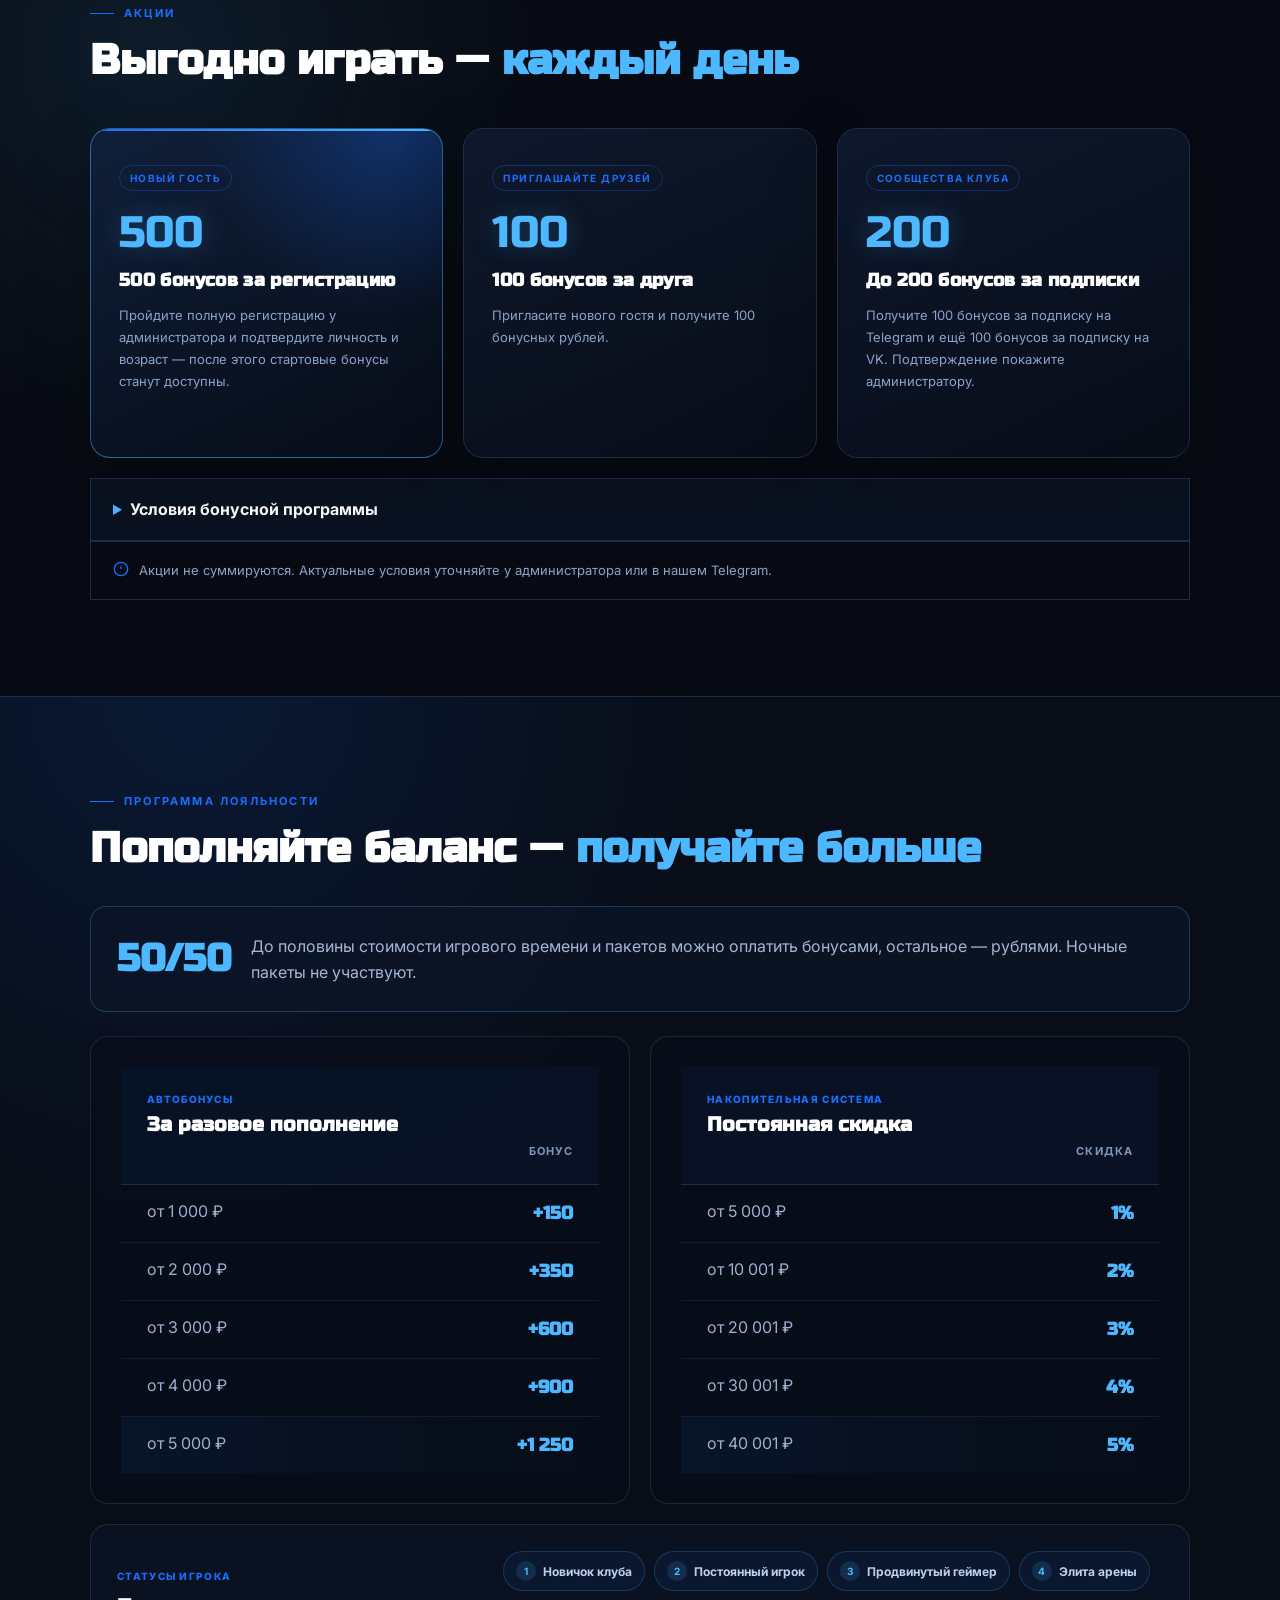
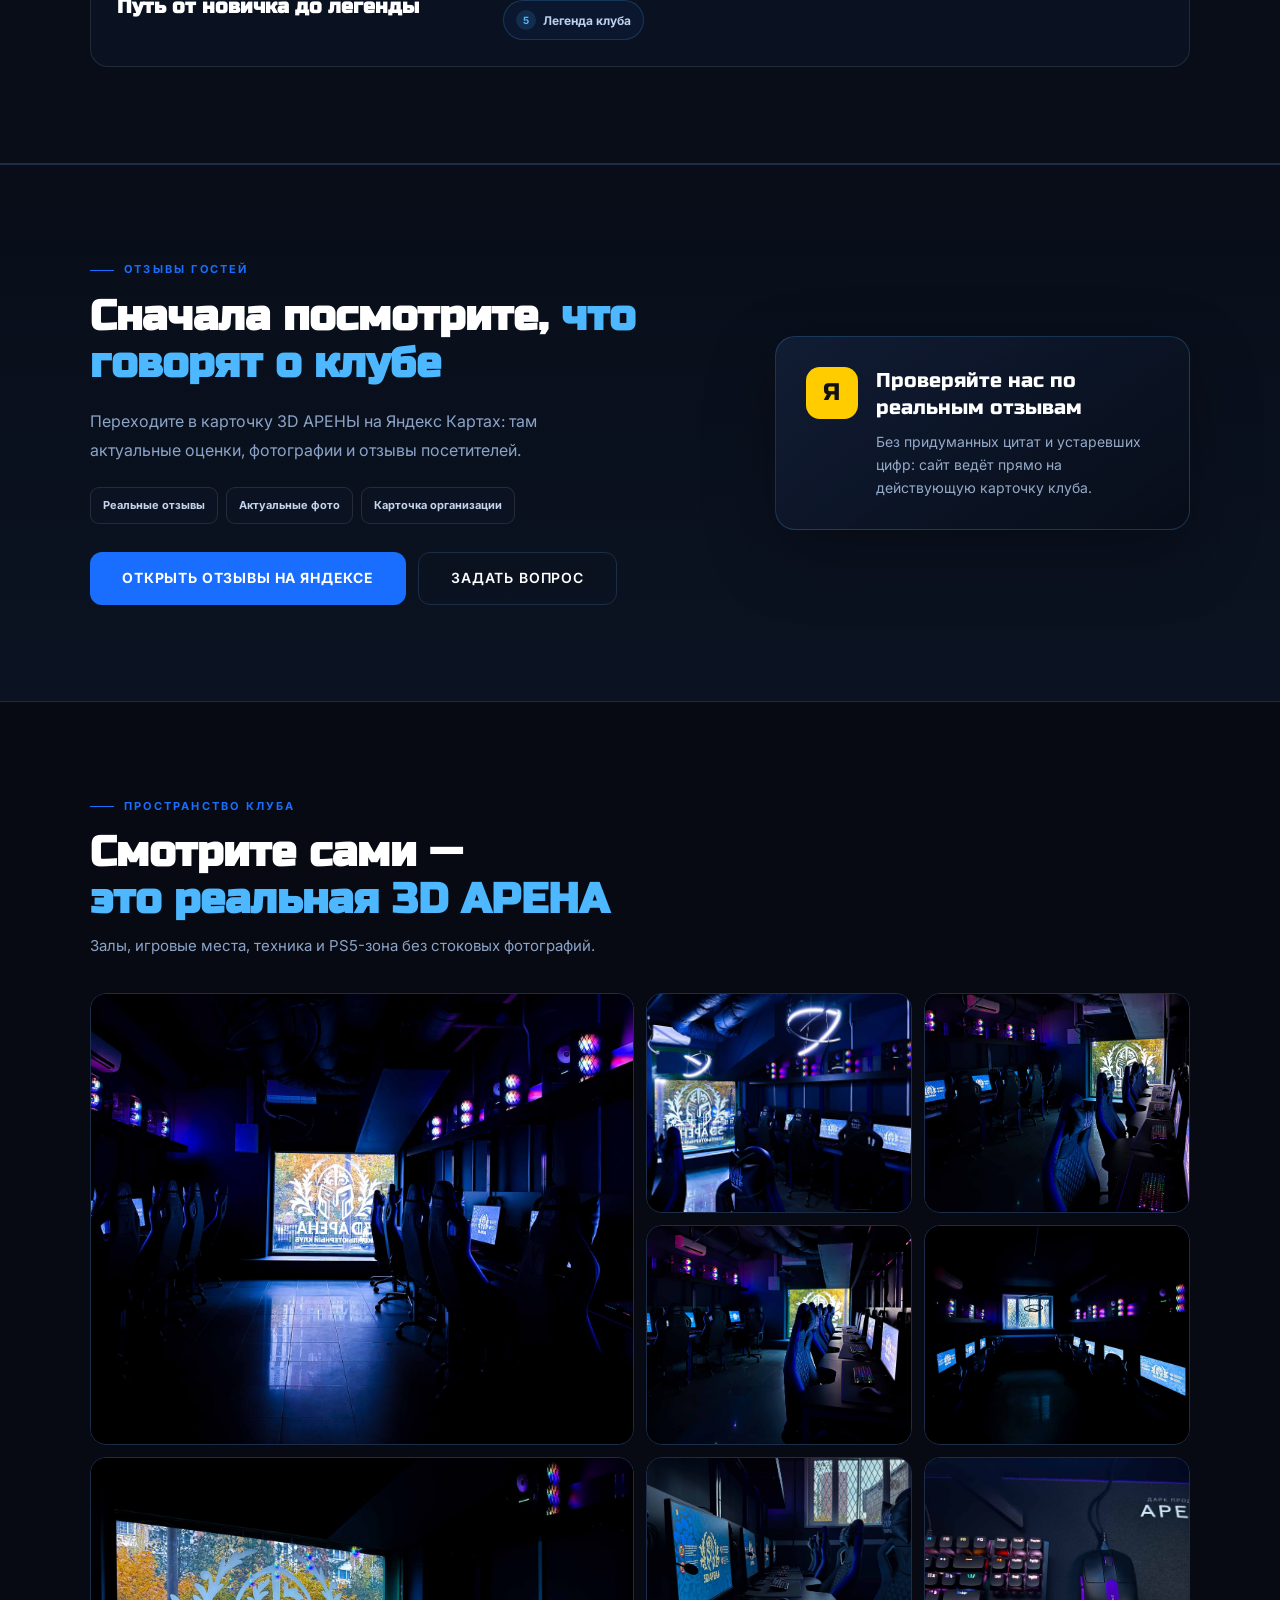
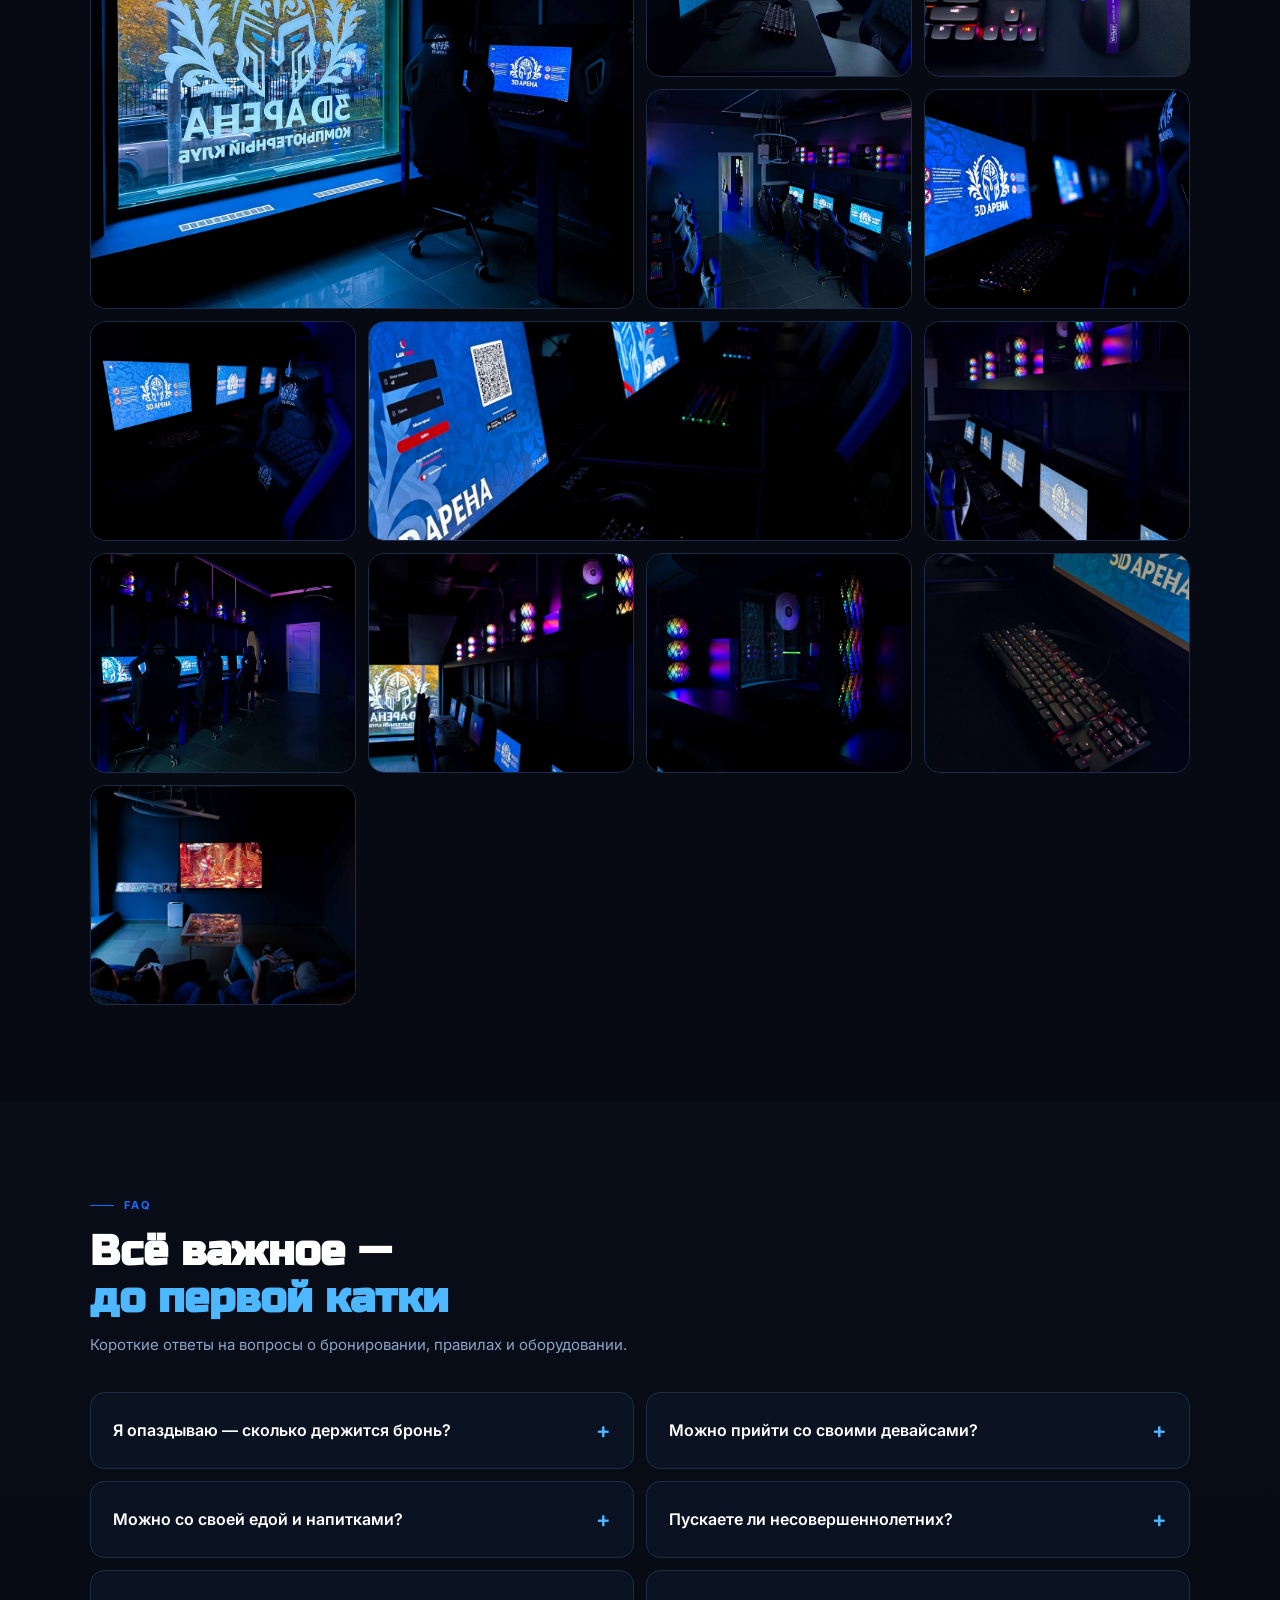
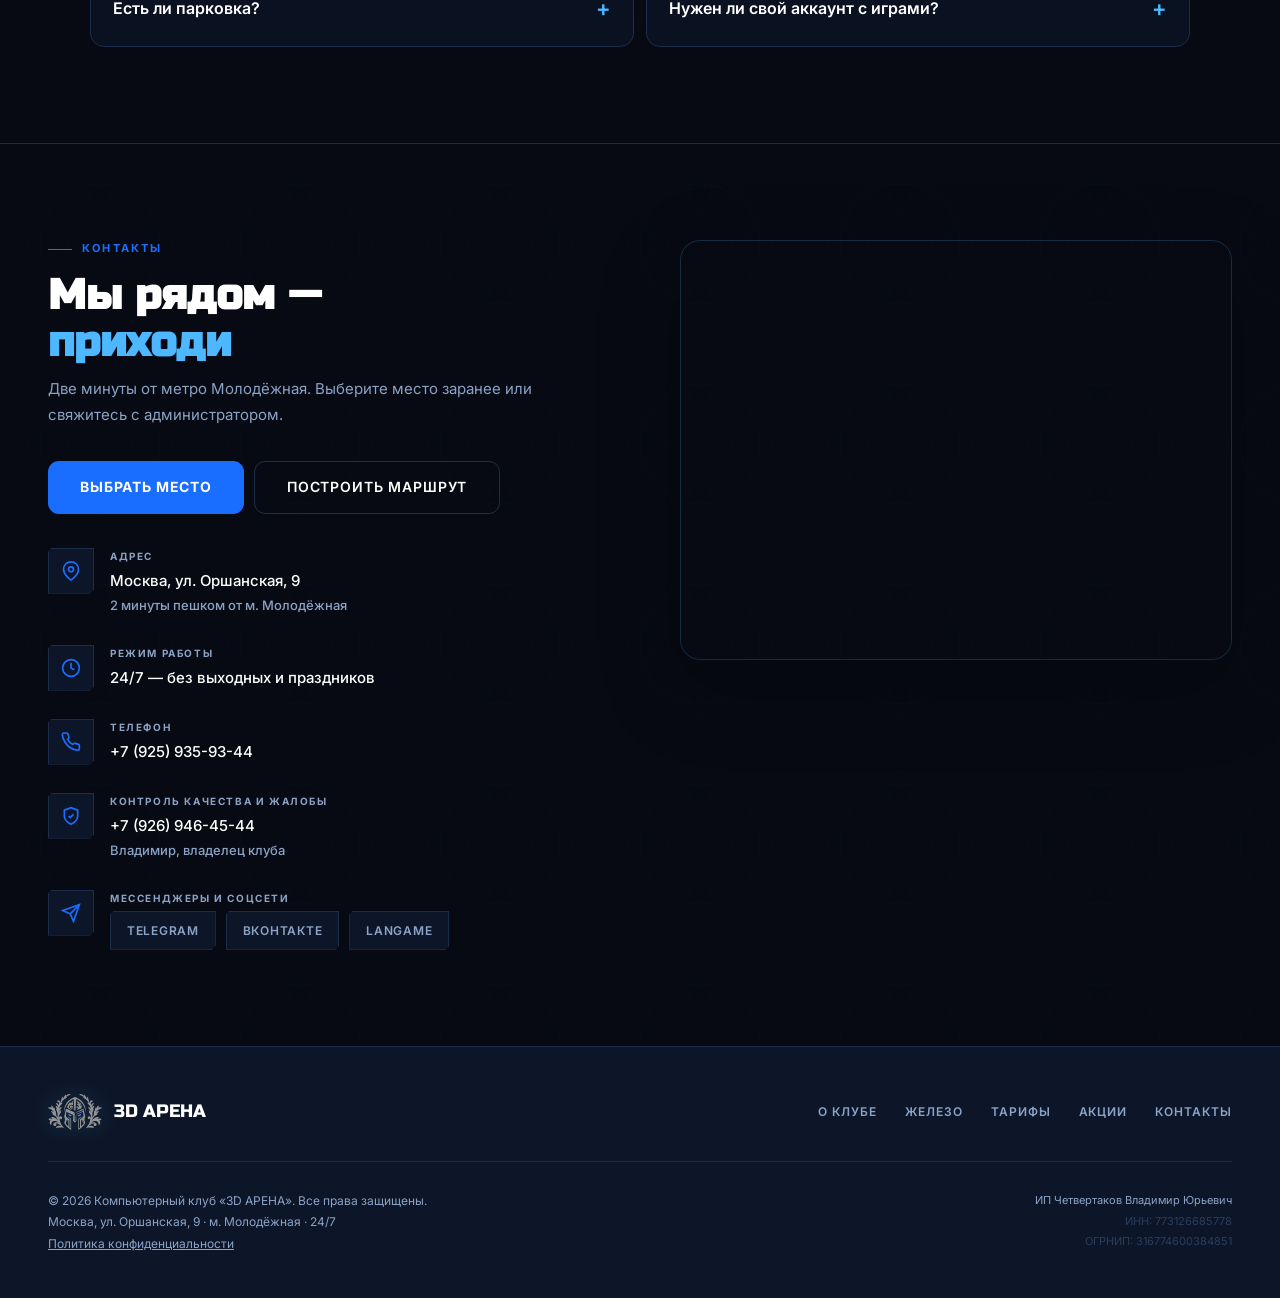
==== commit 2e45d02b: "Fix comfort hall photo" ====
--- a/index.html
+++ b/index.html
@@ -93,7 +93,7 @@
 <div class="arena-card__content"><span>01 · Киберспорт</span><h3>25″ · Full HD<br/>300 Гц</h3><p>10 игровых мест. Максимальная плавность для соревновательных игр.</p><a data-track="select_hall_esports" href="esports.html">Подробнее о зале →</a></div>
 </article>
 <article class="arena-card arena-card--comfort reveal-right">
-<img alt="Зал «Комфорт» в компьютерном клубе 3D АРЕНА" decoding="async" height="1200" loading="lazy" src="images/gallery/hall-06.jpg" width="1600"/>
+<img alt="Зал «Комфорт» в компьютерном клубе 3D АРЕНА" decoding="async" height="1200" loading="lazy" src="images/gallery/hall-15.jpg" width="1600"/>
 <div class="arena-card__veil"></div>
 <div class="arena-card__content"><span>02 · Комфорт</span><h3>27″ · 2K<br/>180 Гц</h3><p>10 игровых мест. Больше пространства и чёткая картинка.</p><a data-track="select_hall_comfort" href="comfort.html">Подробнее о зале →</a></div>
 </article>
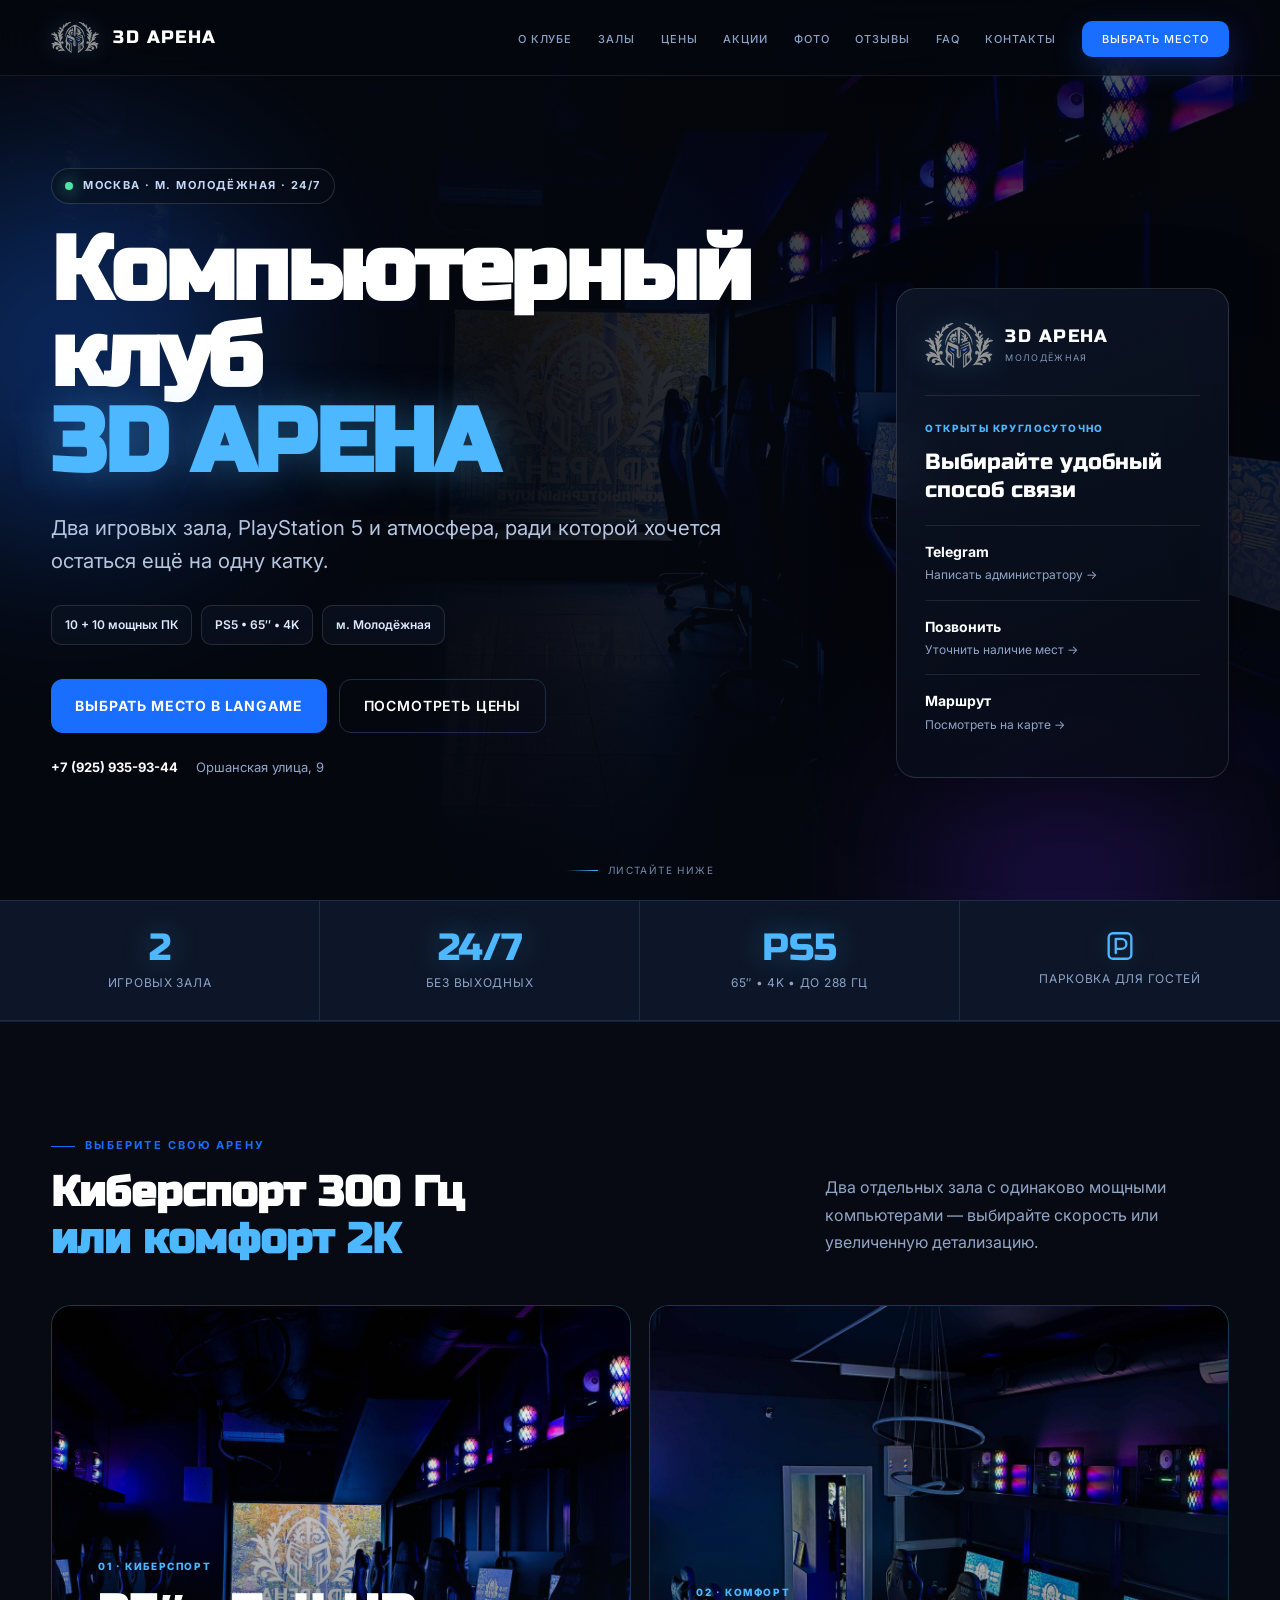
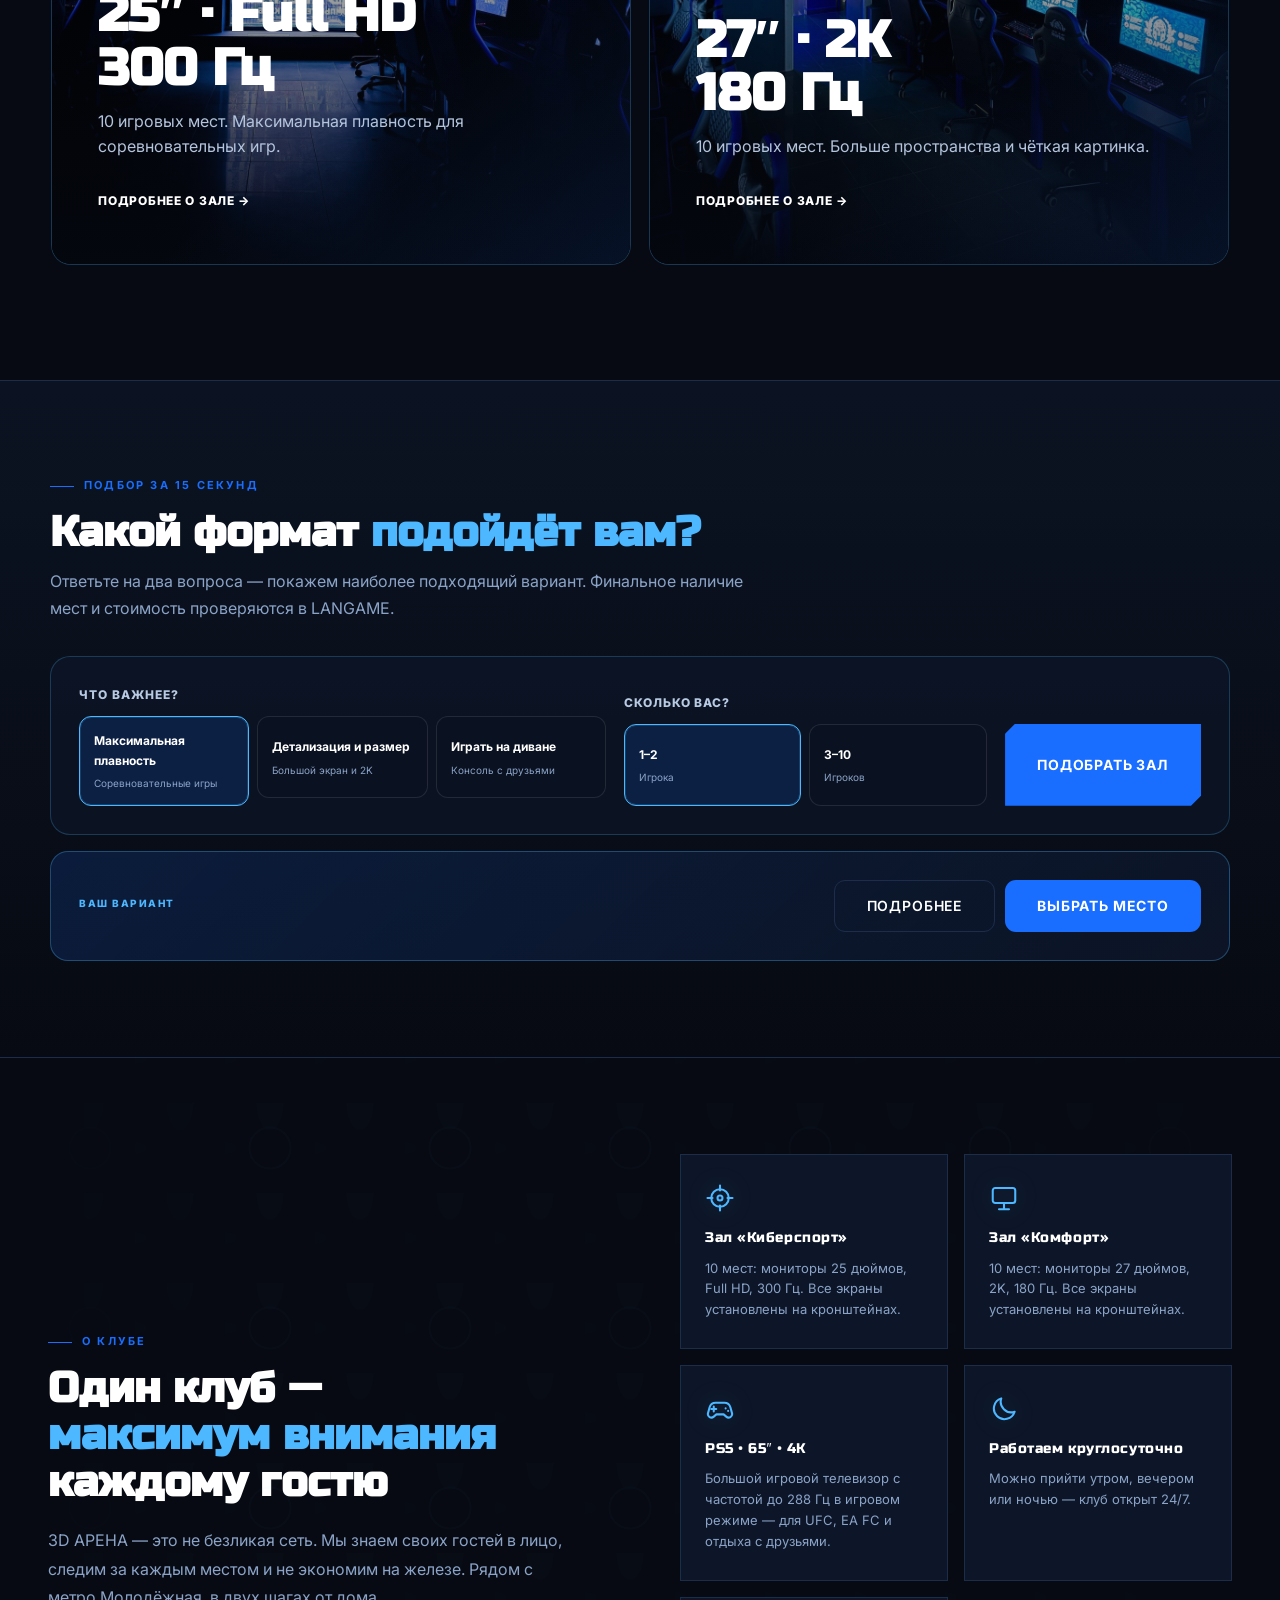
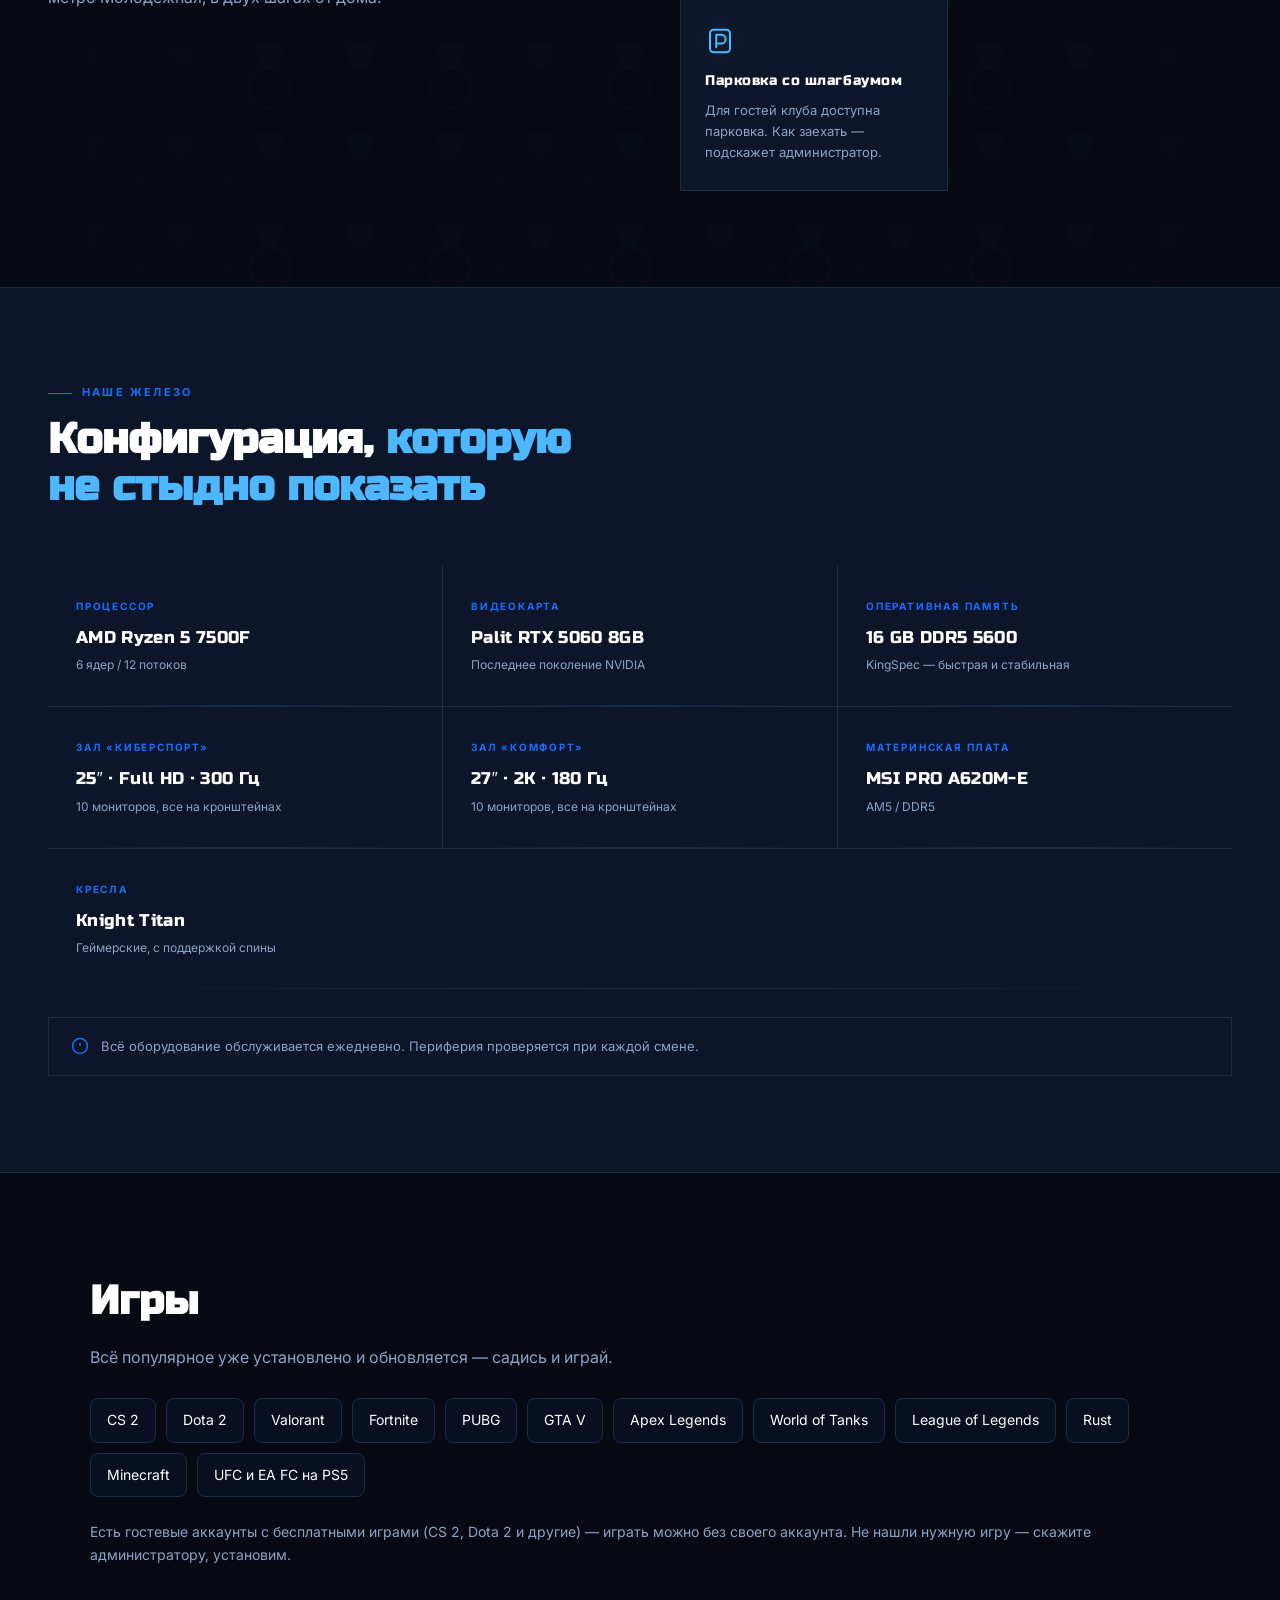
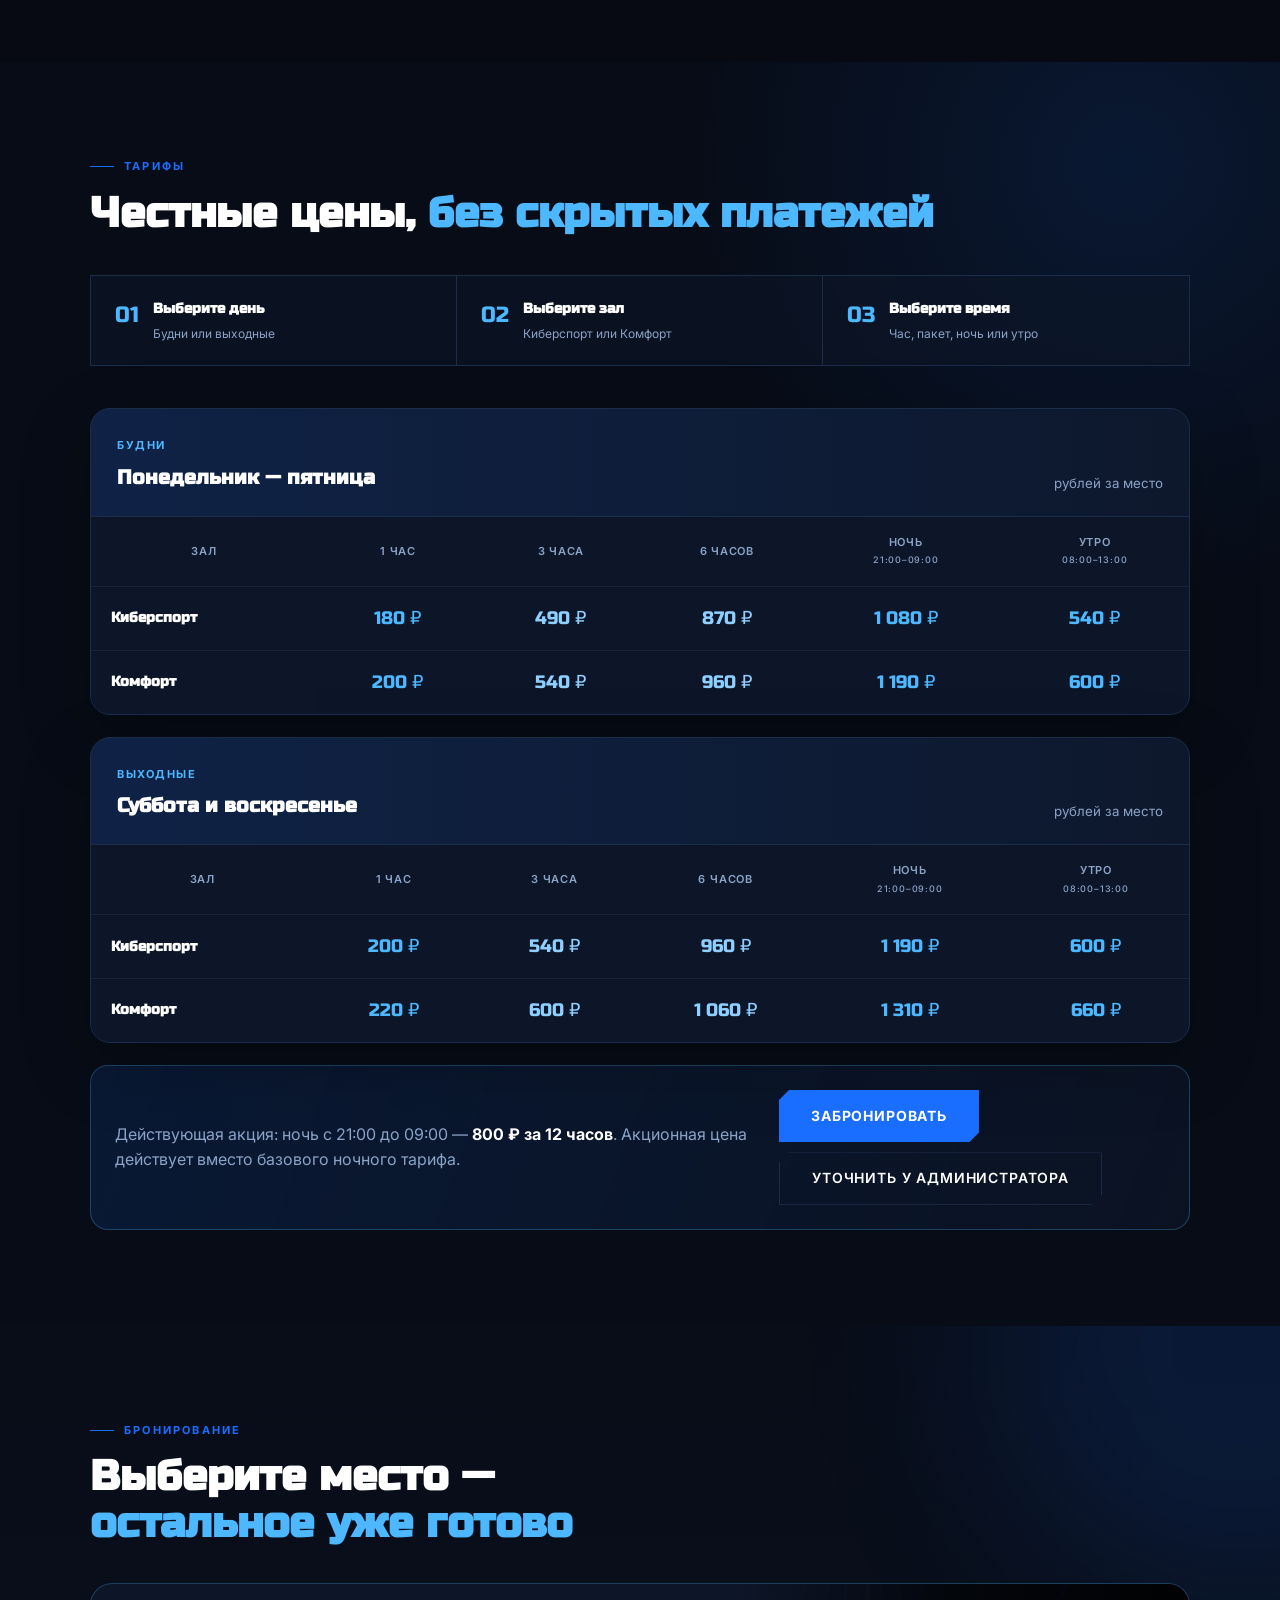
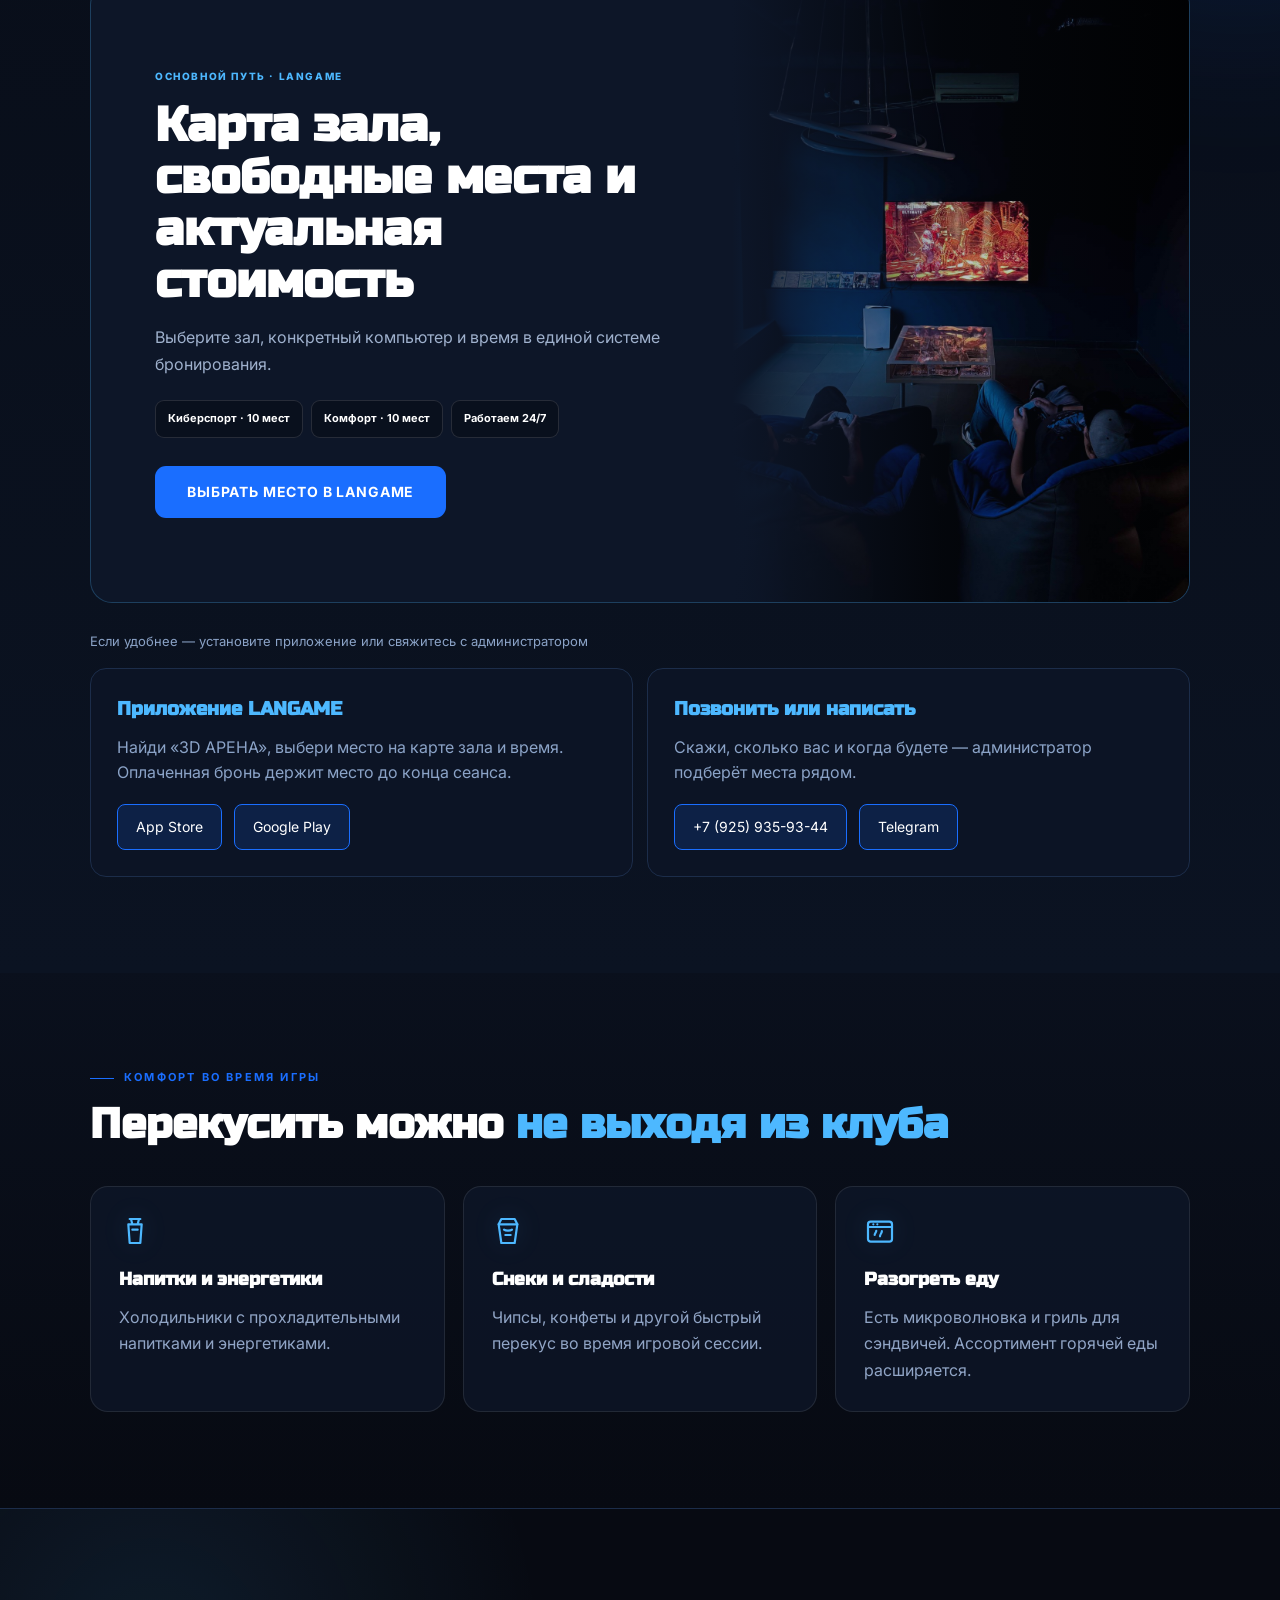
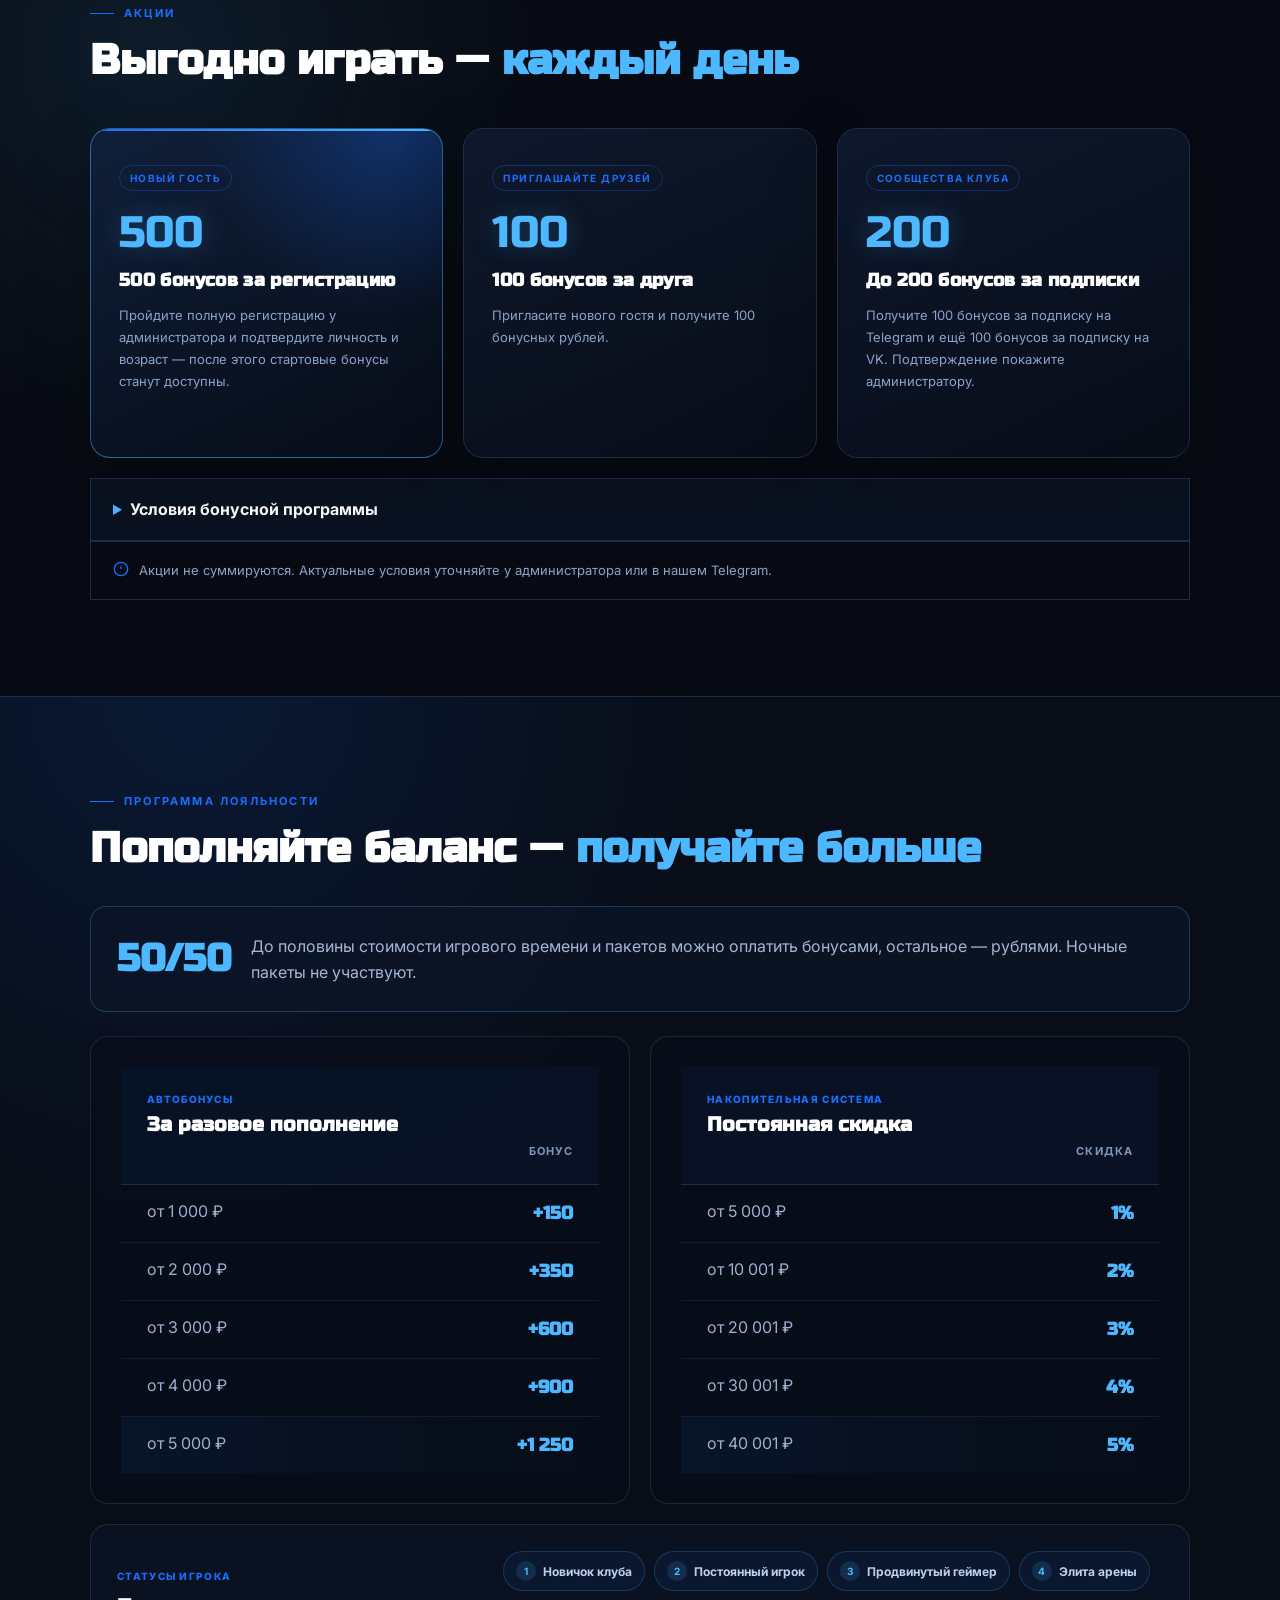
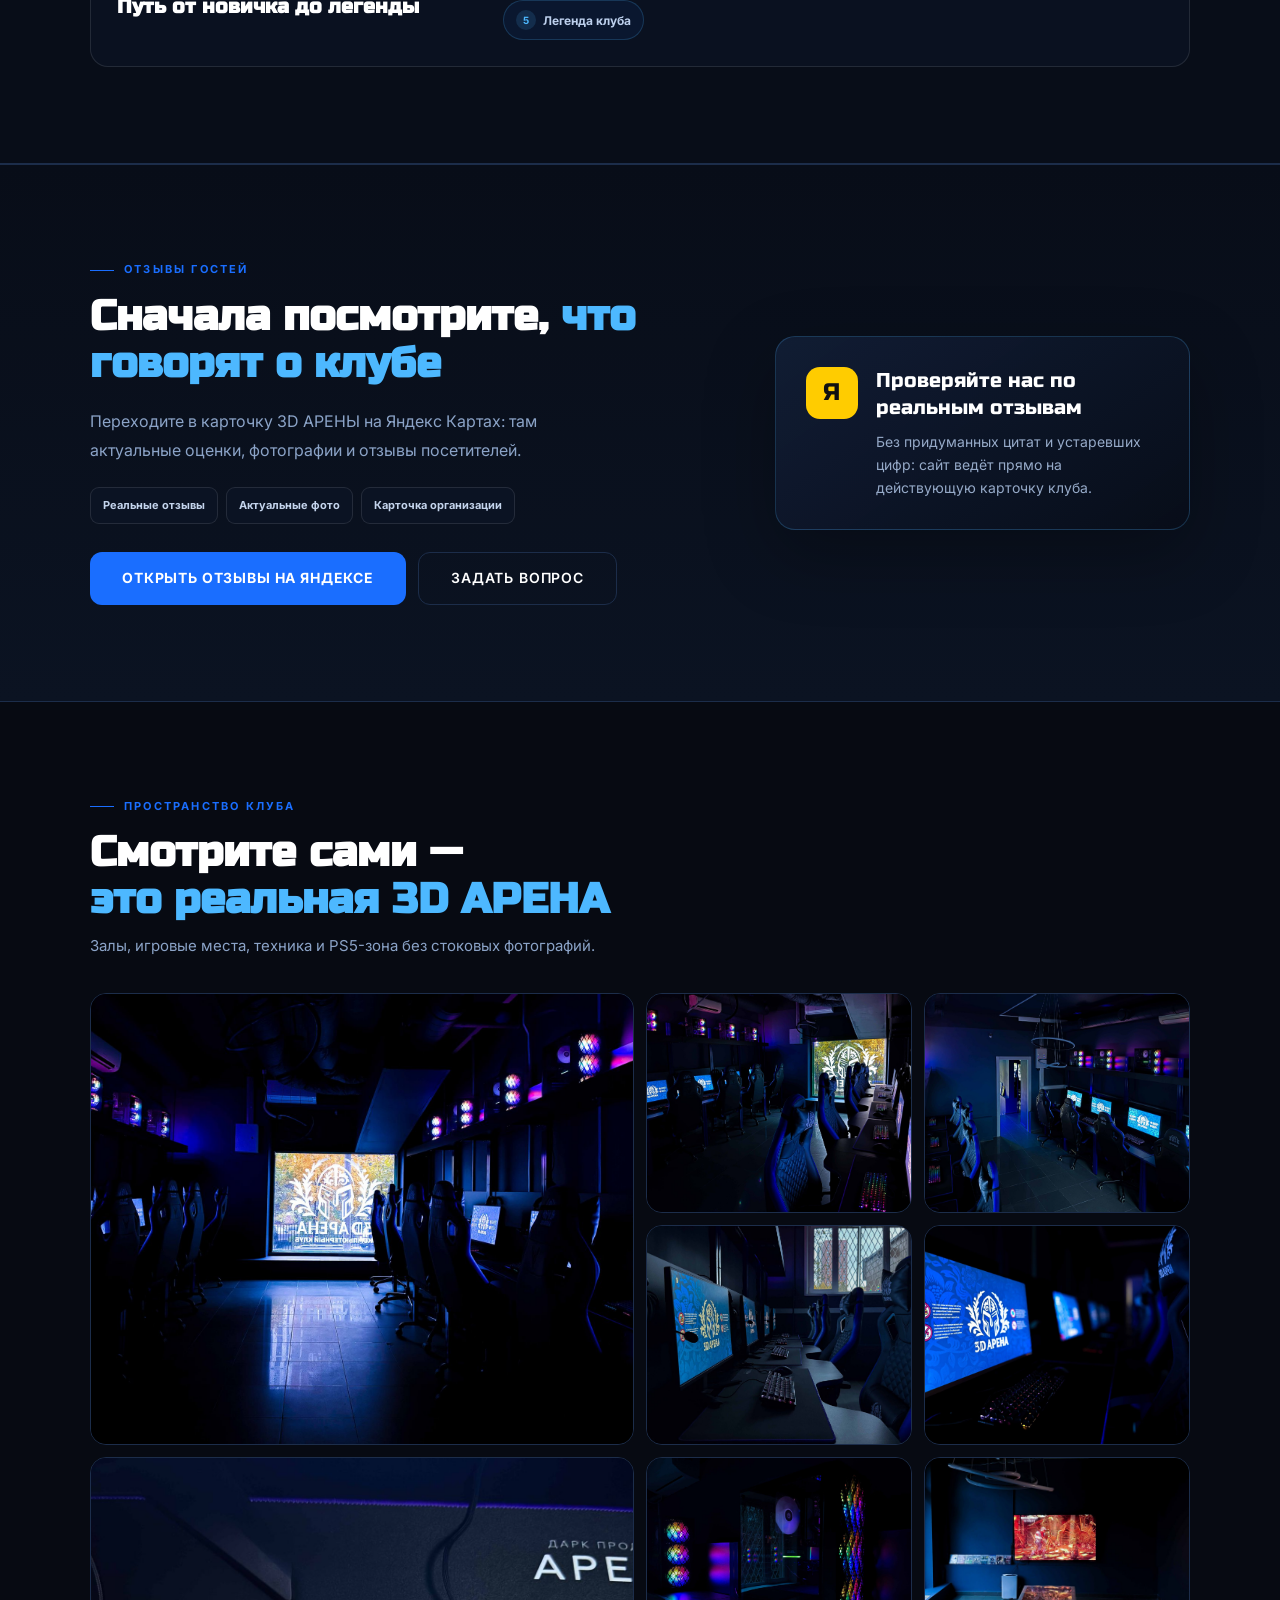
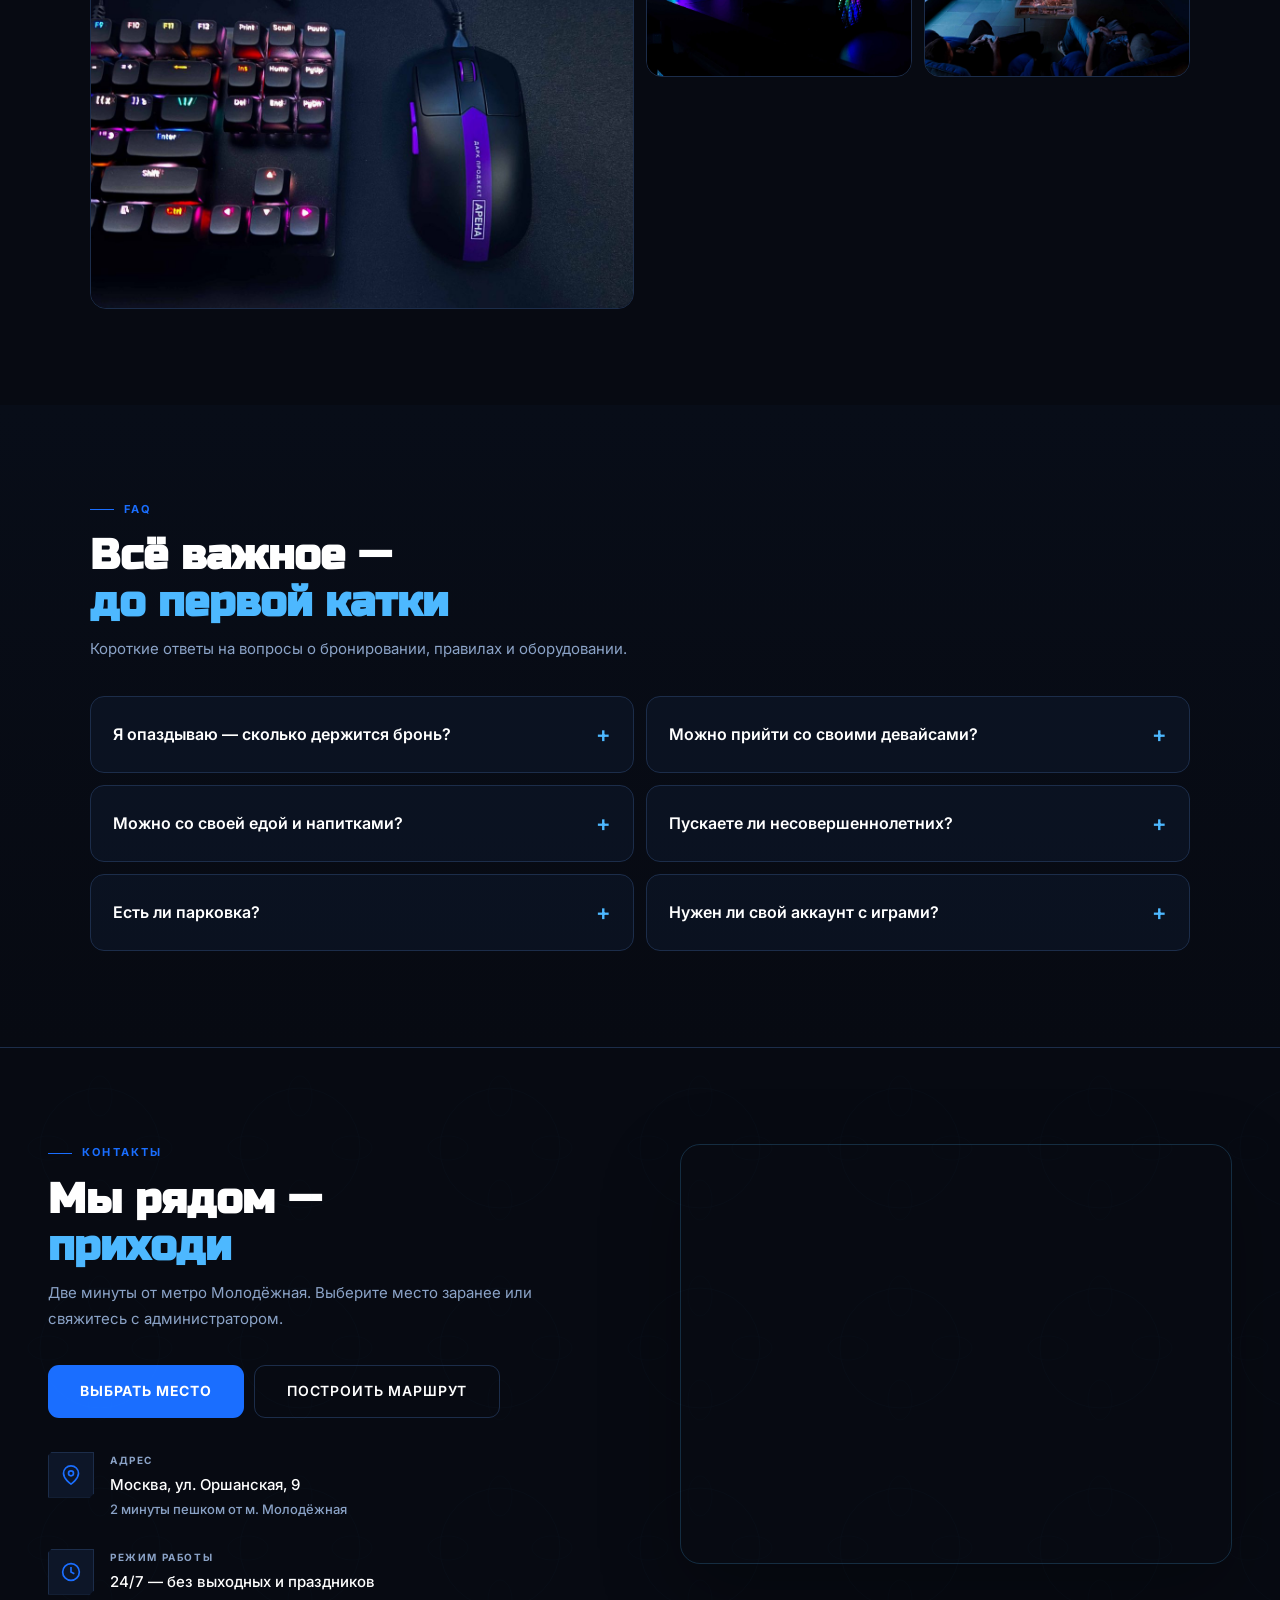
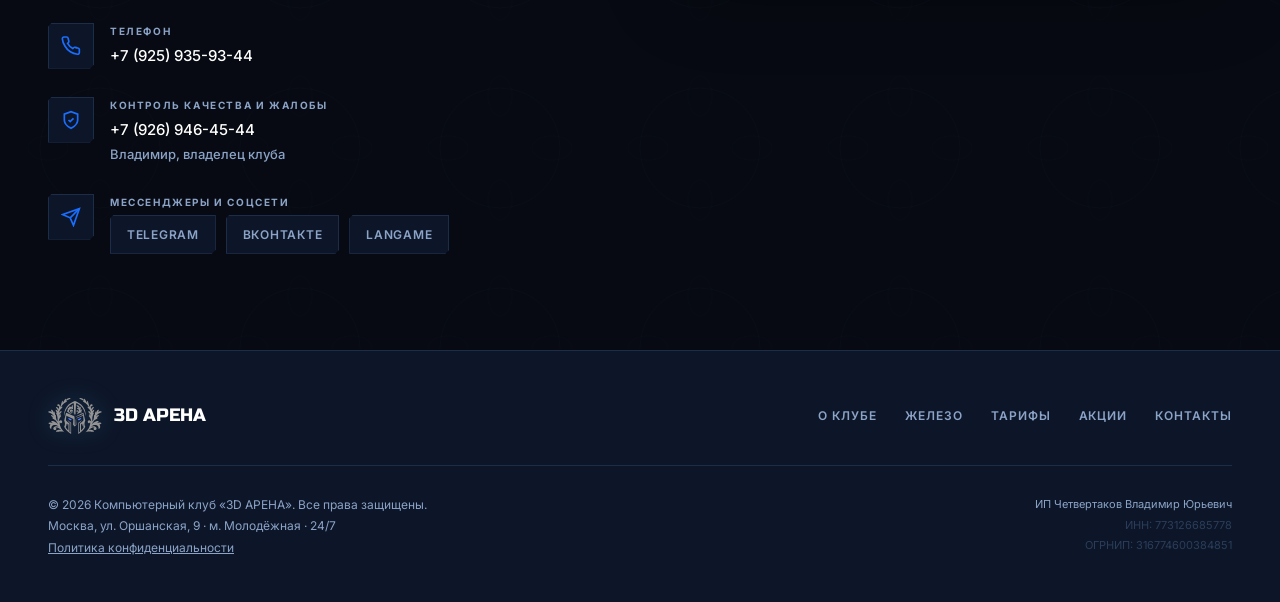
==== commit c06a42e4: "Curate real club gallery" ====
--- a/index.html
+++ b/index.html
@@ -306,23 +306,13 @@
 <h2 class="sec-title reveal">Смотрите сами —<br/><em>это реальная 3D АРЕНА</em></h2>
 <p class="gallery__lead reveal">Залы, игровые места, техника и PS5-зона без стоковых фотографий.</p>
 <div class="gallery__grid">
-<a class="reveal" data-lightbox="gallery" href="images/gallery/hall-01.jpg" rel="noopener" target="_blank"><img alt="Игровой зал 3D АРЕНА — общий вид" decoding="async" height="1200" loading="lazy" src="images/gallery/hall-01.jpg" width="1600"/></a>
-<a class="reveal" data-lightbox="gallery" href="images/gallery/hall-02.jpg" rel="noopener" target="_blank"><img alt="Панорама зала с дизайнерским светом" decoding="async" height="900" loading="lazy" src="images/gallery/hall-02.jpg" width="1600"/></a>
-<a class="reveal" data-lightbox="gallery" href="images/gallery/hall-03.jpg" rel="noopener" target="_blank"><img alt="Два ряда игровых мест у витрины" decoding="async" height="1200" loading="lazy" src="images/gallery/hall-03.jpg" width="1600"/></a>
-<a class="reveal" data-lightbox="gallery" href="images/gallery/hall-04.jpg" rel="noopener" target="_blank"><img alt="Кресла Knight Titan с фирменной вышивкой" decoding="async" height="1200" loading="lazy" src="images/gallery/hall-04.jpg" width="1600"/></a>
-<a class="reveal" data-lightbox="gallery" href="images/gallery/hall-05.jpg" rel="noopener" target="_blank"><img alt="Зал 3D АРЕНА — симметричный вид" decoding="async" height="1200" loading="lazy" src="images/gallery/hall-05.jpg" width="1600"/></a>
-<a class="reveal" data-lightbox="gallery" href="images/gallery/hall-06.jpg" rel="noopener" target="_blank"><img alt="Витрина клуба с логотипом 3D АРЕНА" decoding="async" height="1200" loading="lazy" src="images/gallery/hall-06.jpg" width="1600"/></a>
-<a class="reveal" data-lightbox="gallery" href="images/gallery/hall-13.jpg" rel="noopener" target="_blank"><img alt="Ряд мониторов 300 Гц с фирменной заставкой" decoding="async" height="1118" loading="lazy" src="images/gallery/hall-13.jpg" width="1600"/></a>
-<a class="reveal" data-lightbox="gallery" href="images/gallery/hall-14.jpg" rel="noopener" target="_blank"><img alt="Фирменная периферия — клавиатура и мышь Дарк Проджект" decoding="async" height="966" loading="lazy" src="images/gallery/hall-14.jpg" width="1600"/></a>
-<a class="reveal" data-lightbox="gallery" href="images/gallery/hall-15.jpg" rel="noopener" target="_blank"><img alt="Игровой зал — вид от входа" decoding="async" height="1200" loading="lazy" src="images/gallery/hall-15.jpg" width="1600"/></a>
-<a class="reveal" data-lightbox="gallery" href="images/gallery/hall-07.jpg" rel="noopener" target="_blank"><img alt="Монитор MSI 300 Гц крупным планом" decoding="async" height="1200" loading="lazy" src="images/gallery/hall-07.jpg" width="1600"/></a>
-<a class="reveal" data-lightbox="gallery" href="images/gallery/hall-08.jpg" rel="noopener" target="_blank"><img alt="Игровое место — кресло и периферия" decoding="async" height="1200" loading="lazy" src="images/gallery/hall-08.jpg" width="1600"/></a>
-<a class="reveal" data-lightbox="gallery" href="images/gallery/hall-09.jpg" rel="noopener" target="_blank"><img alt="Мониторы с системой LANGAME" decoding="async" height="1600" loading="lazy" src="images/gallery/hall-09.jpg" width="1200"/></a>
-<a class="reveal" data-lightbox="gallery" href="images/gallery/hall-16.jpg" rel="noopener" target="_blank"><img alt="Мониторы и RGB-системники на полке" decoding="async" height="1600" loading="lazy" src="images/gallery/hall-16.jpg" width="1200"/></a>
-<a class="reveal" data-lightbox="gallery" href="images/gallery/hall-10.jpg" rel="noopener" target="_blank"><img alt="Ряд игровых ПК с RGB-подсветкой" decoding="async" height="1200" loading="lazy" src="images/gallery/hall-10.jpg" width="1600"/></a>
-<a class="reveal" data-lightbox="gallery" href="images/gallery/hall-11.jpg" rel="noopener" target="_blank"><img alt="Системники RTX 5060 на полке" decoding="async" height="1600" loading="lazy" src="images/gallery/hall-11.jpg" width="1200"/></a>
-<a class="reveal" data-lightbox="gallery" href="images/gallery/hall-17.jpg" rel="noopener" target="_blank"><img alt="Игровой ПК GeForce RTX с подсветкой" decoding="async" height="1226" loading="lazy" src="images/gallery/hall-17.jpg" width="1600"/></a>
-<a class="reveal" data-lightbox="gallery" href="images/gallery/hall-18.jpg" rel="noopener" target="_blank"><img alt="Механическая клавиатура с RGB" decoding="async" height="1600" loading="lazy" src="images/gallery/hall-18.jpg" width="1200"/></a>
+<a class="reveal" data-lightbox="gallery" href="images/gallery/hall-01.jpg" rel="noopener" target="_blank"><img alt="Зал «Киберспорт» — общий вид" decoding="async" height="1200" loading="lazy" src="images/gallery/hall-01.jpg" width="1600"/></a>
+<a class="reveal" data-lightbox="gallery" href="images/gallery/hall-03.jpg" rel="noopener" target="_blank"><img alt="Игровые места зала «Киберспорт»" decoding="async" height="1200" loading="lazy" src="images/gallery/hall-03.jpg" width="1600"/></a>
+<a class="reveal" data-lightbox="gallery" href="images/gallery/hall-15.jpg" rel="noopener" target="_blank"><img alt="Зал «Комфорт» — общий вид" decoding="async" height="1200" loading="lazy" src="images/gallery/hall-15.jpg" width="1600"/></a>
+<a class="reveal" data-lightbox="gallery" href="images/gallery/hall-13.jpg" rel="noopener" target="_blank"><img alt="Ряд игровых мест у окна" decoding="async" height="1118" loading="lazy" src="images/gallery/hall-13.jpg" width="1600"/></a>
+<a class="reveal" data-lightbox="gallery" href="images/gallery/hall-07.jpg" rel="noopener" target="_blank"><img alt="Игровой монитор и клавиатура крупным планом" decoding="async" height="1200" loading="lazy" src="images/gallery/hall-07.jpg" width="1600"/></a>
+<a class="reveal" data-lightbox="gallery" href="images/gallery/hall-14.jpg" rel="noopener" target="_blank"><img alt="Клавиатура и мышь Дарк Проджект" decoding="async" height="966" loading="lazy" src="images/gallery/hall-14.jpg" width="1600"/></a>
+<a class="reveal" data-lightbox="gallery" href="images/gallery/hall-17.jpg" rel="noopener" target="_blank"><img alt="Системный блок с RGB-подсветкой" decoding="async" height="1226" loading="lazy" src="images/gallery/hall-17.jpg" width="1600"/></a>
 <a class="reveal" data-lightbox="gallery" href="images/gallery/hall-12.jpg" rel="noopener" target="_blank"><img alt="PS5-зона с креслами-мешками" decoding="async" height="1600" loading="lazy" src="images/gallery/hall-12.jpg" width="1200"/></a>
 </div>
 </div>
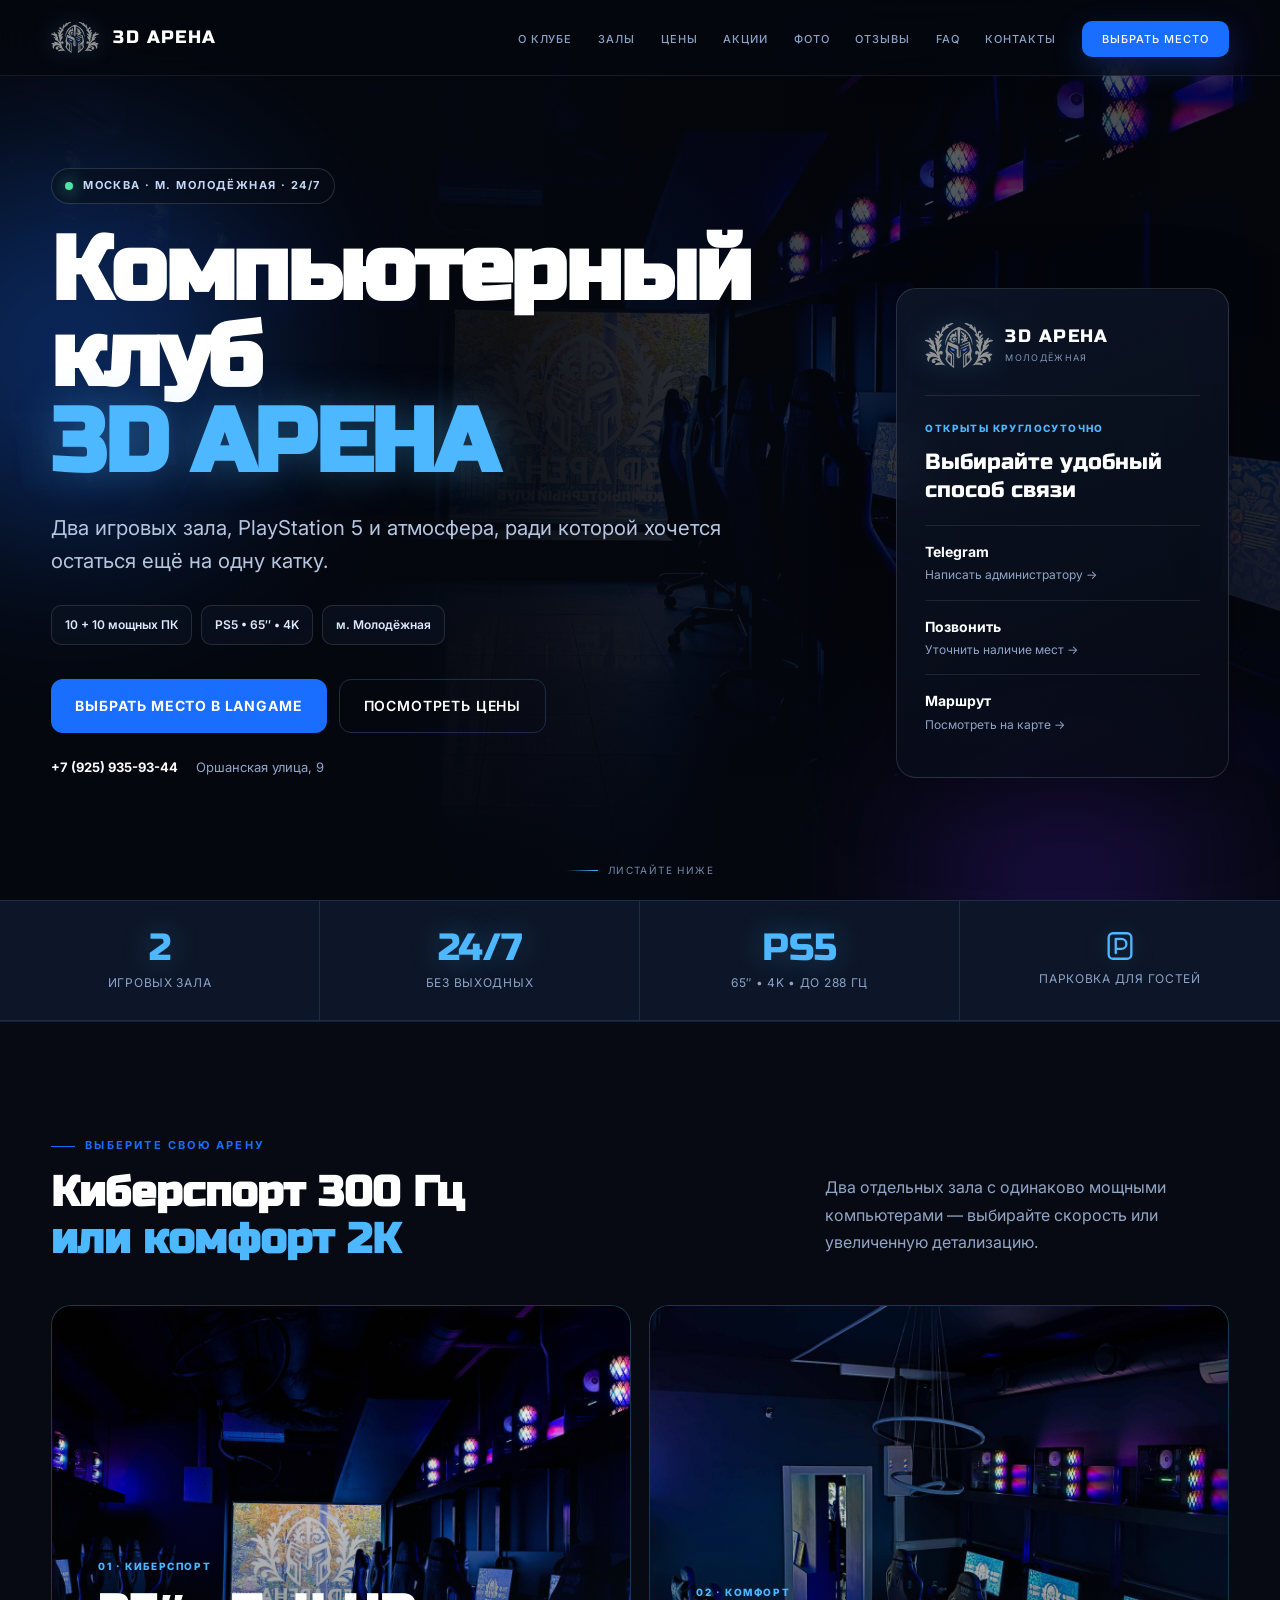
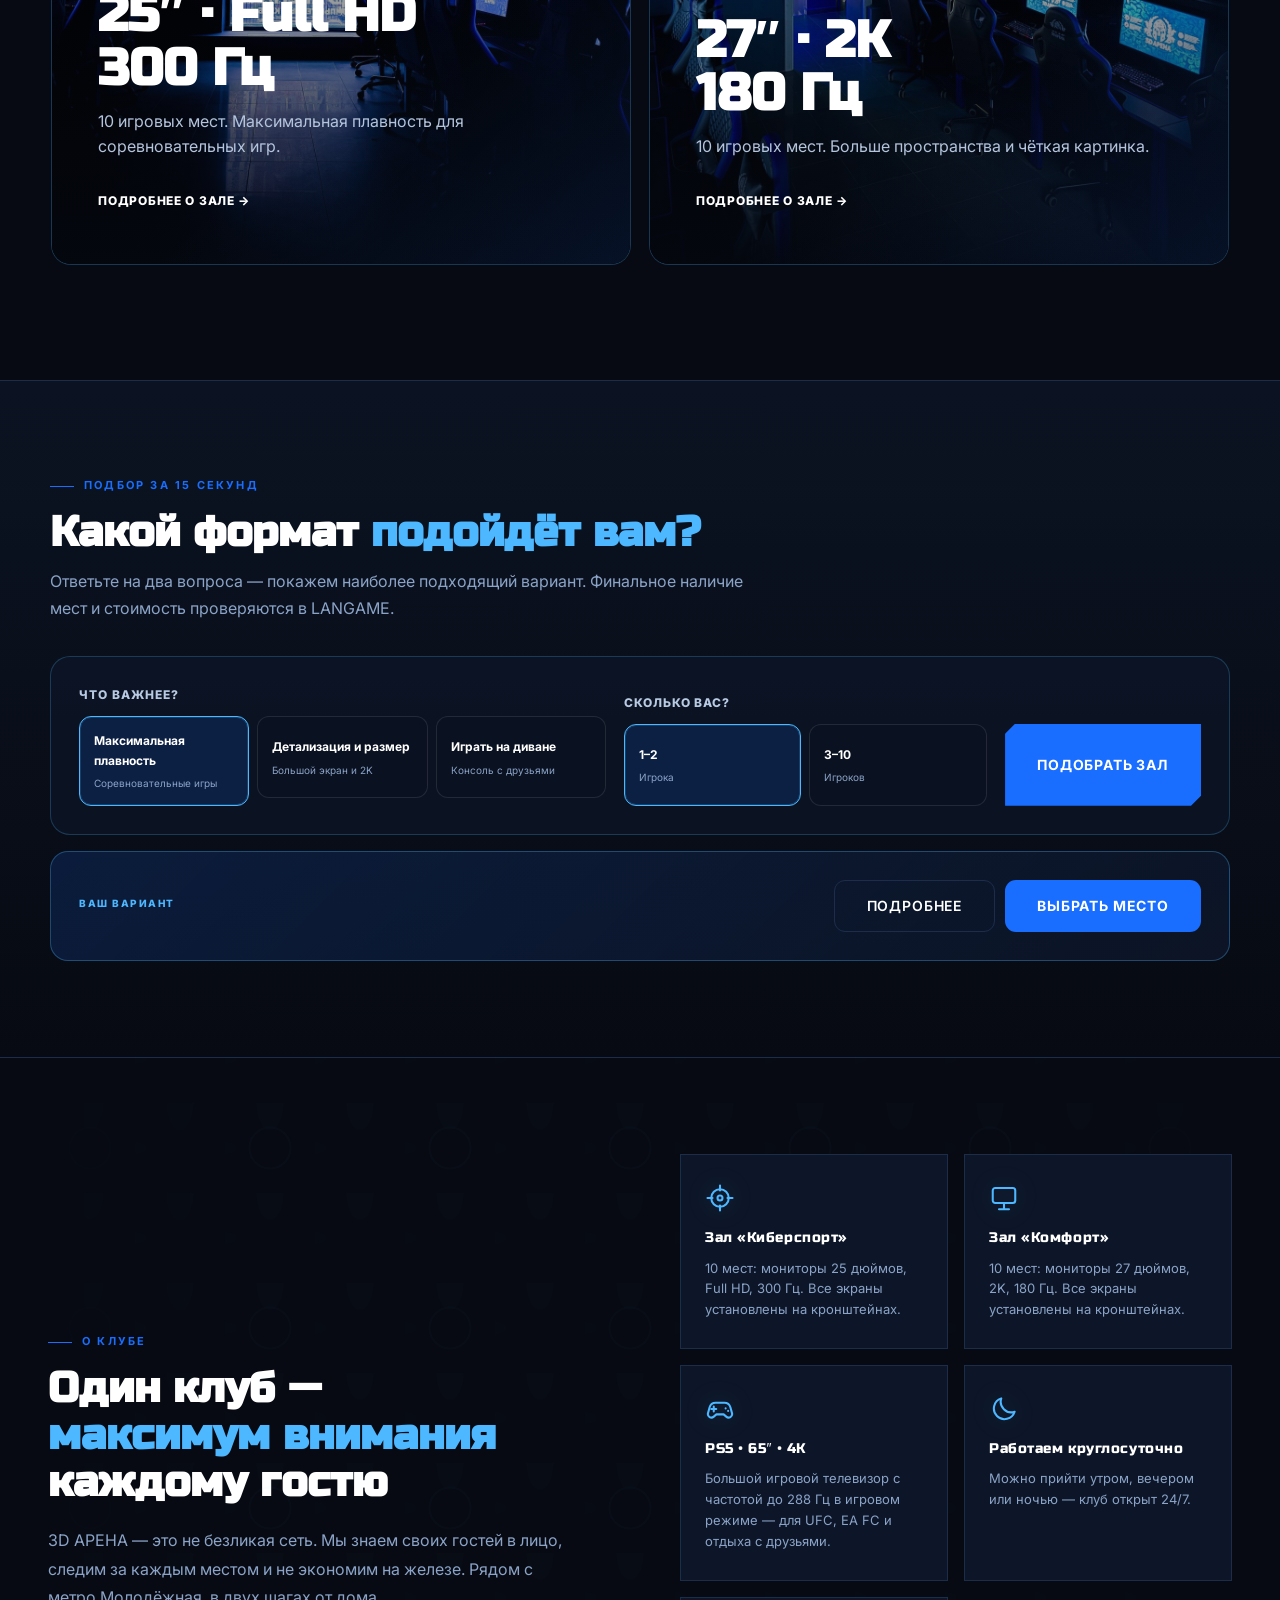
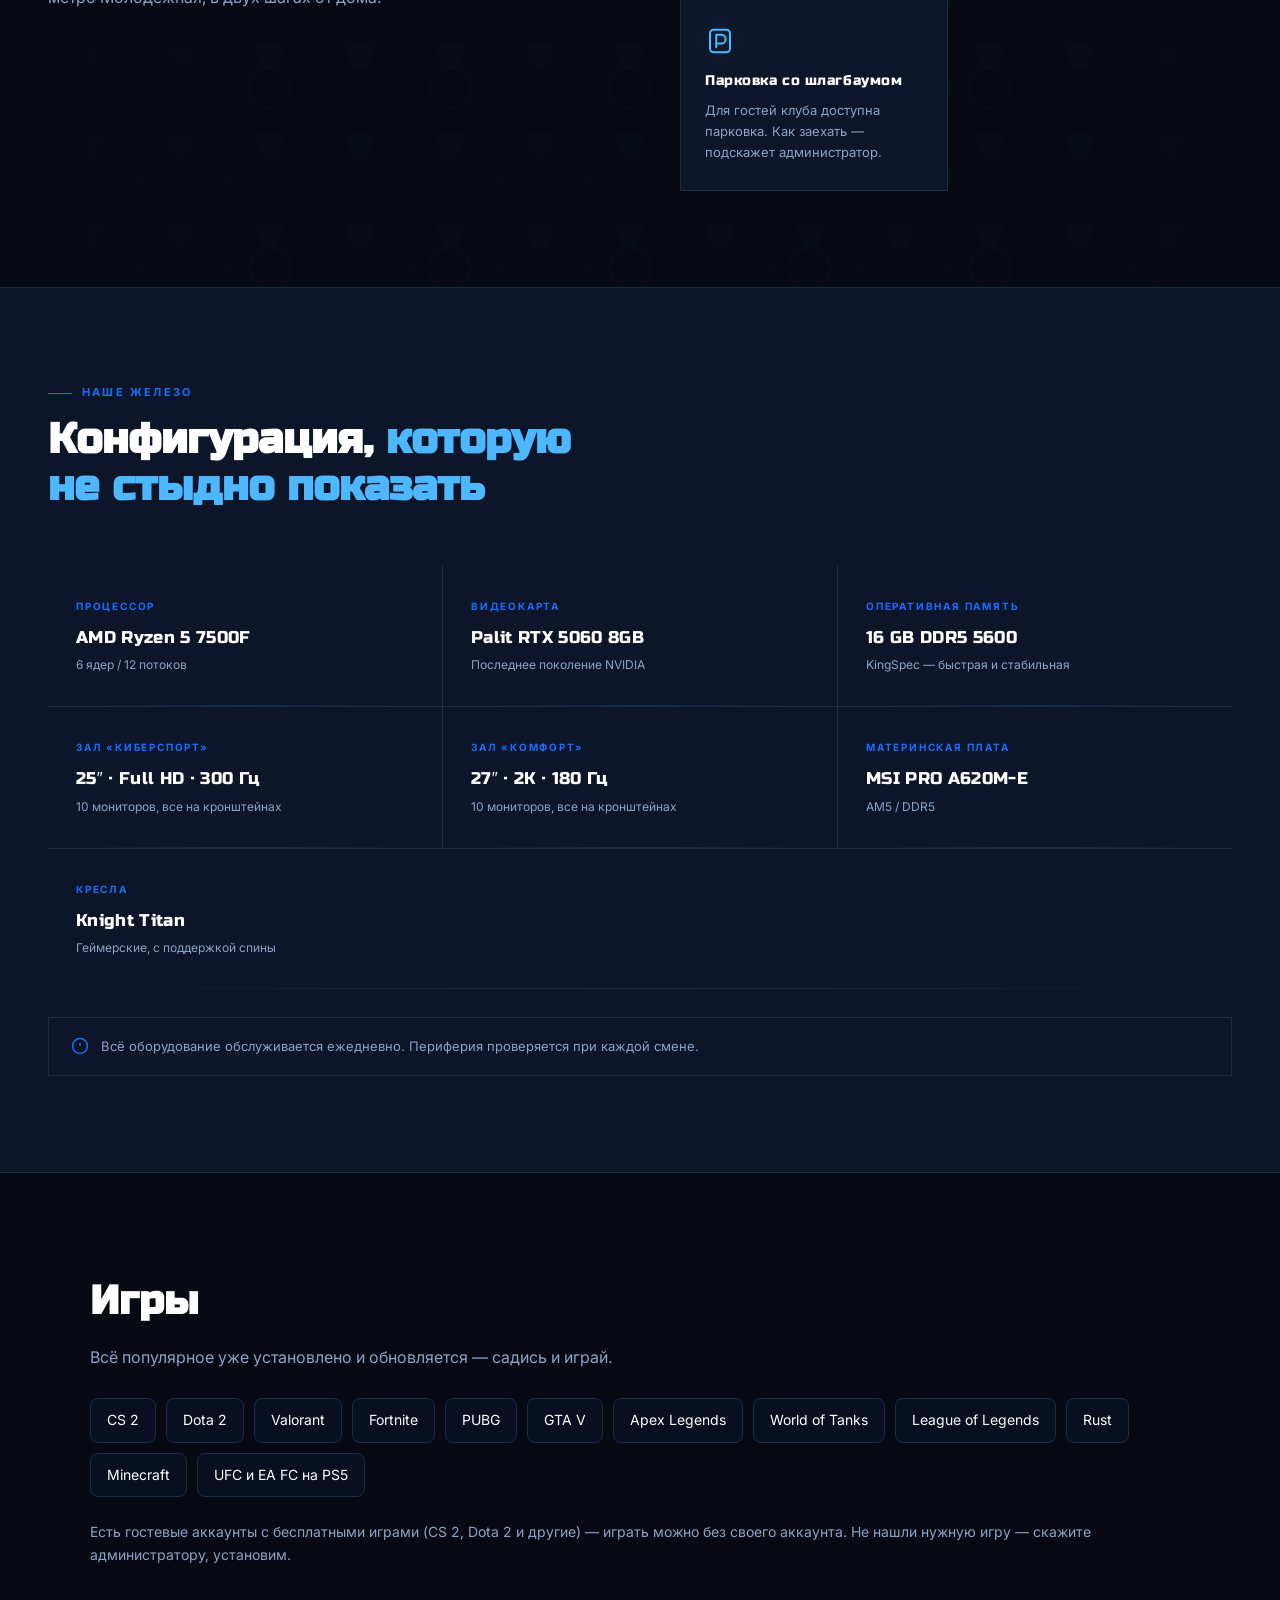
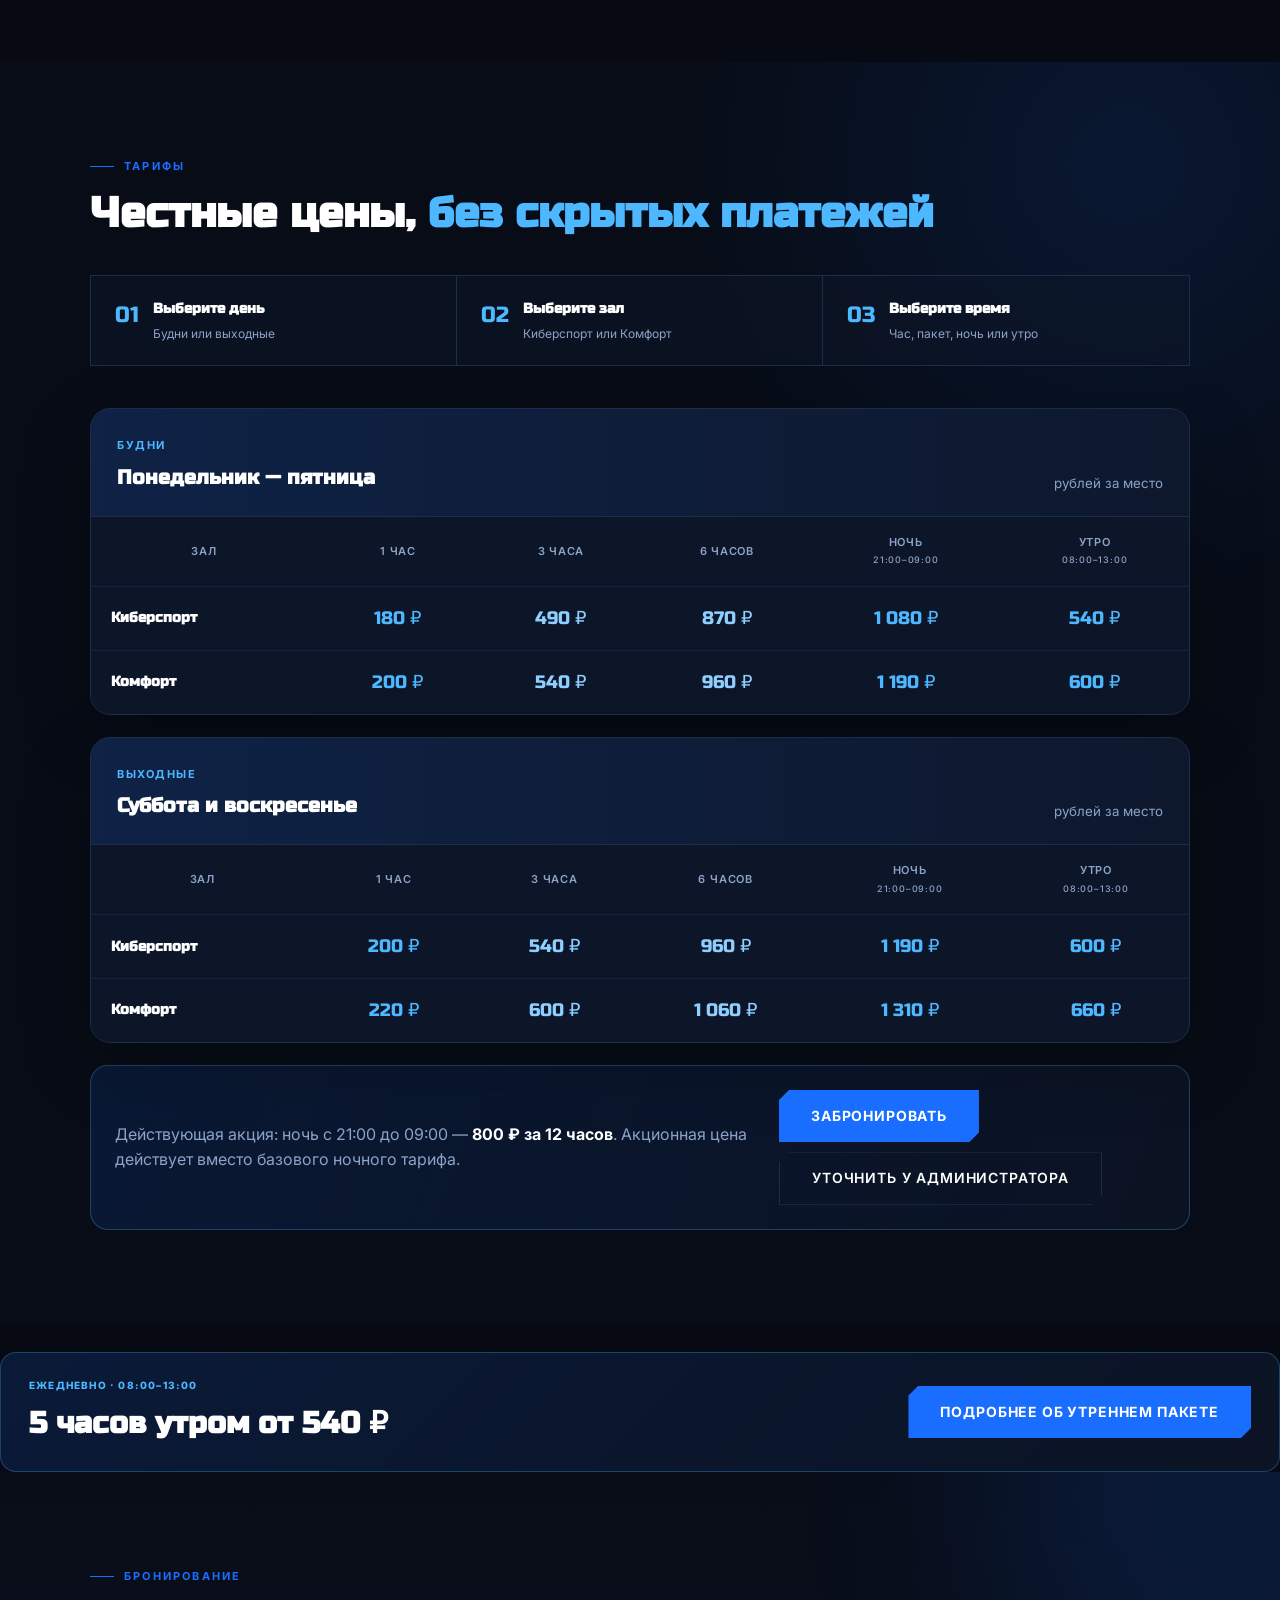
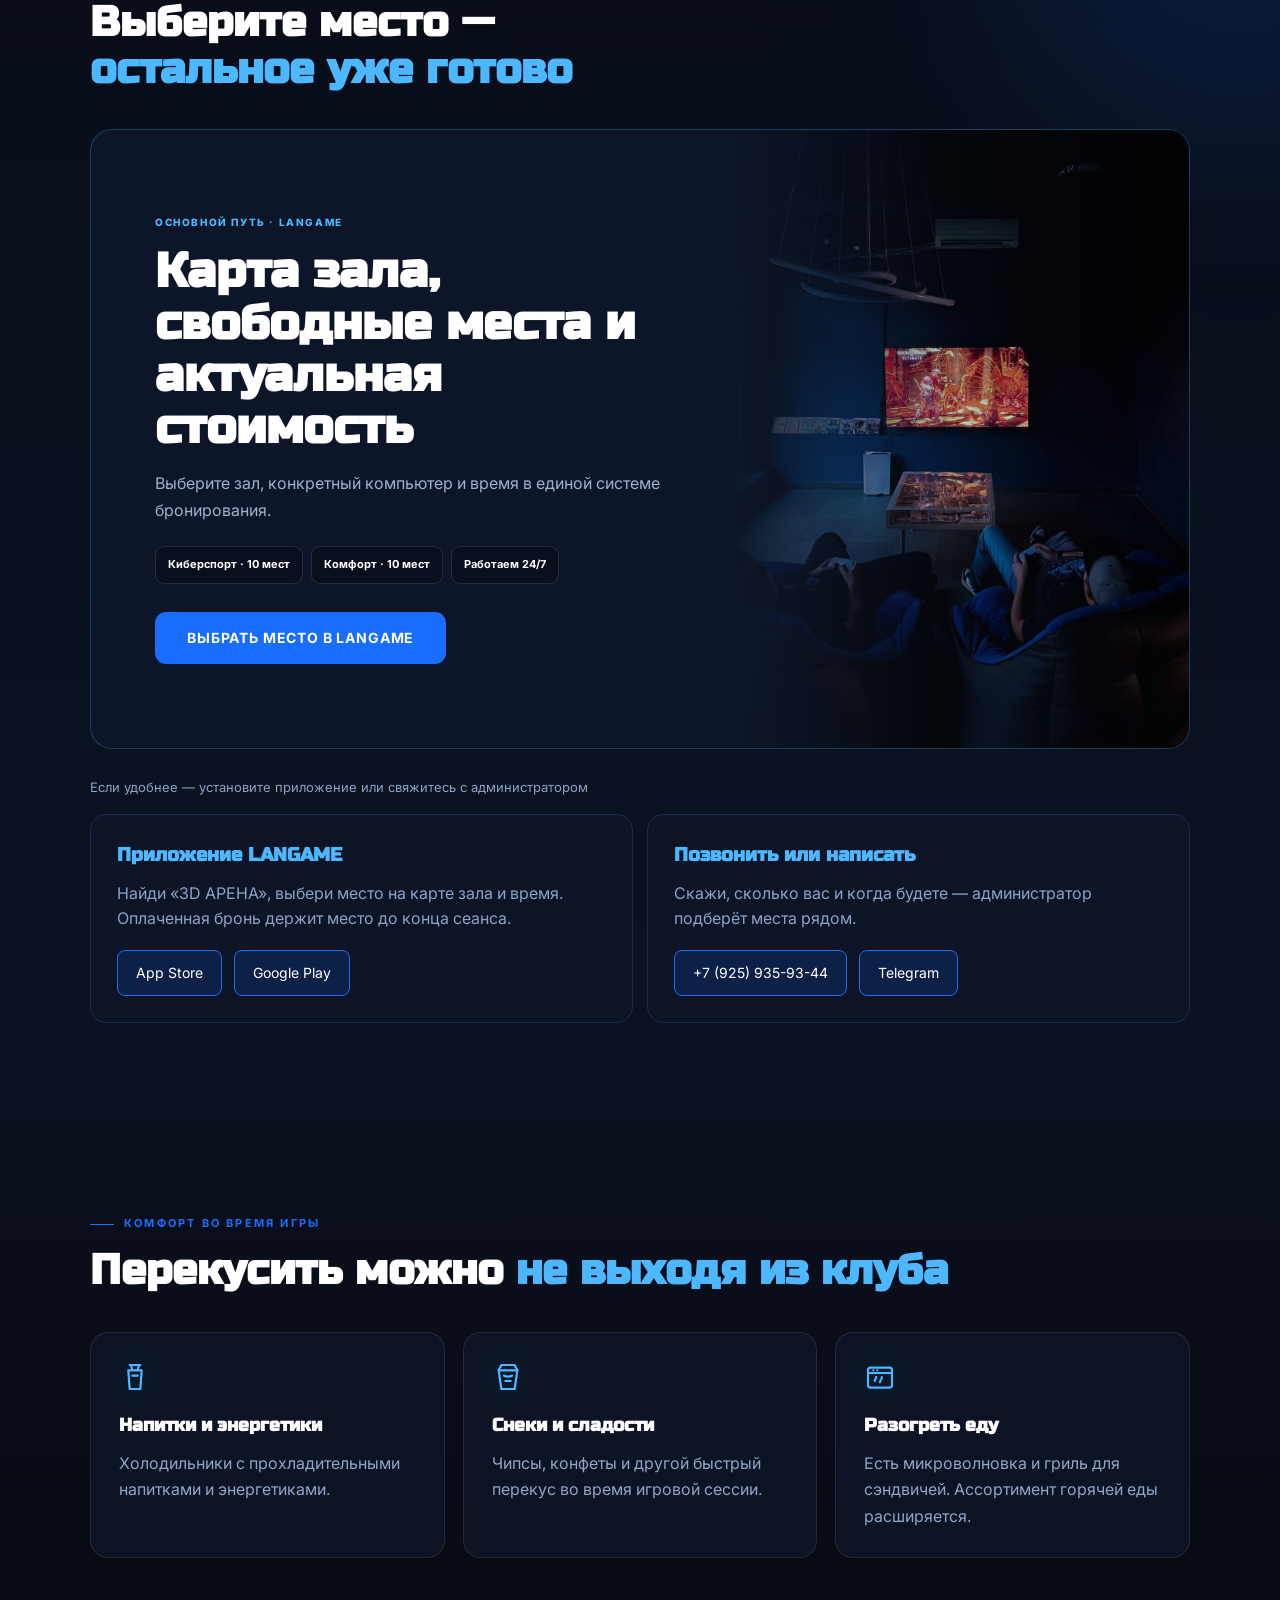
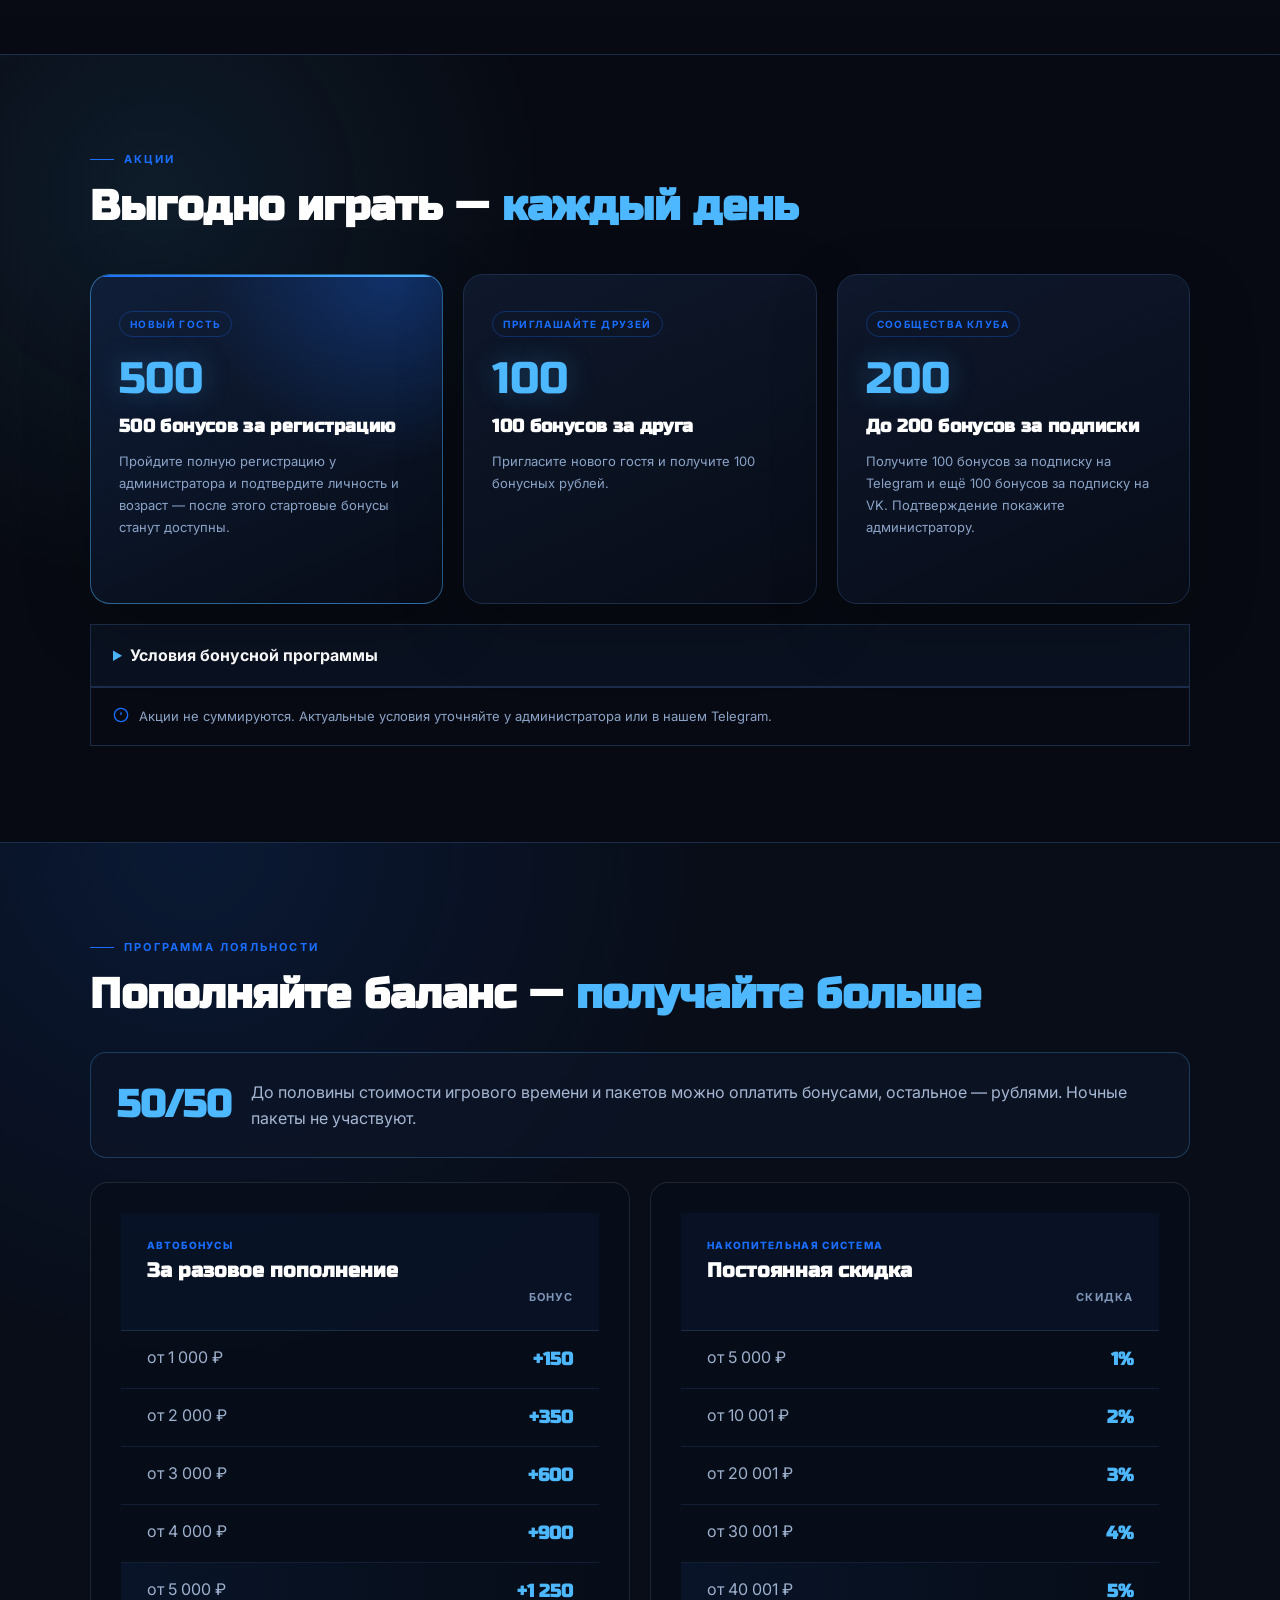
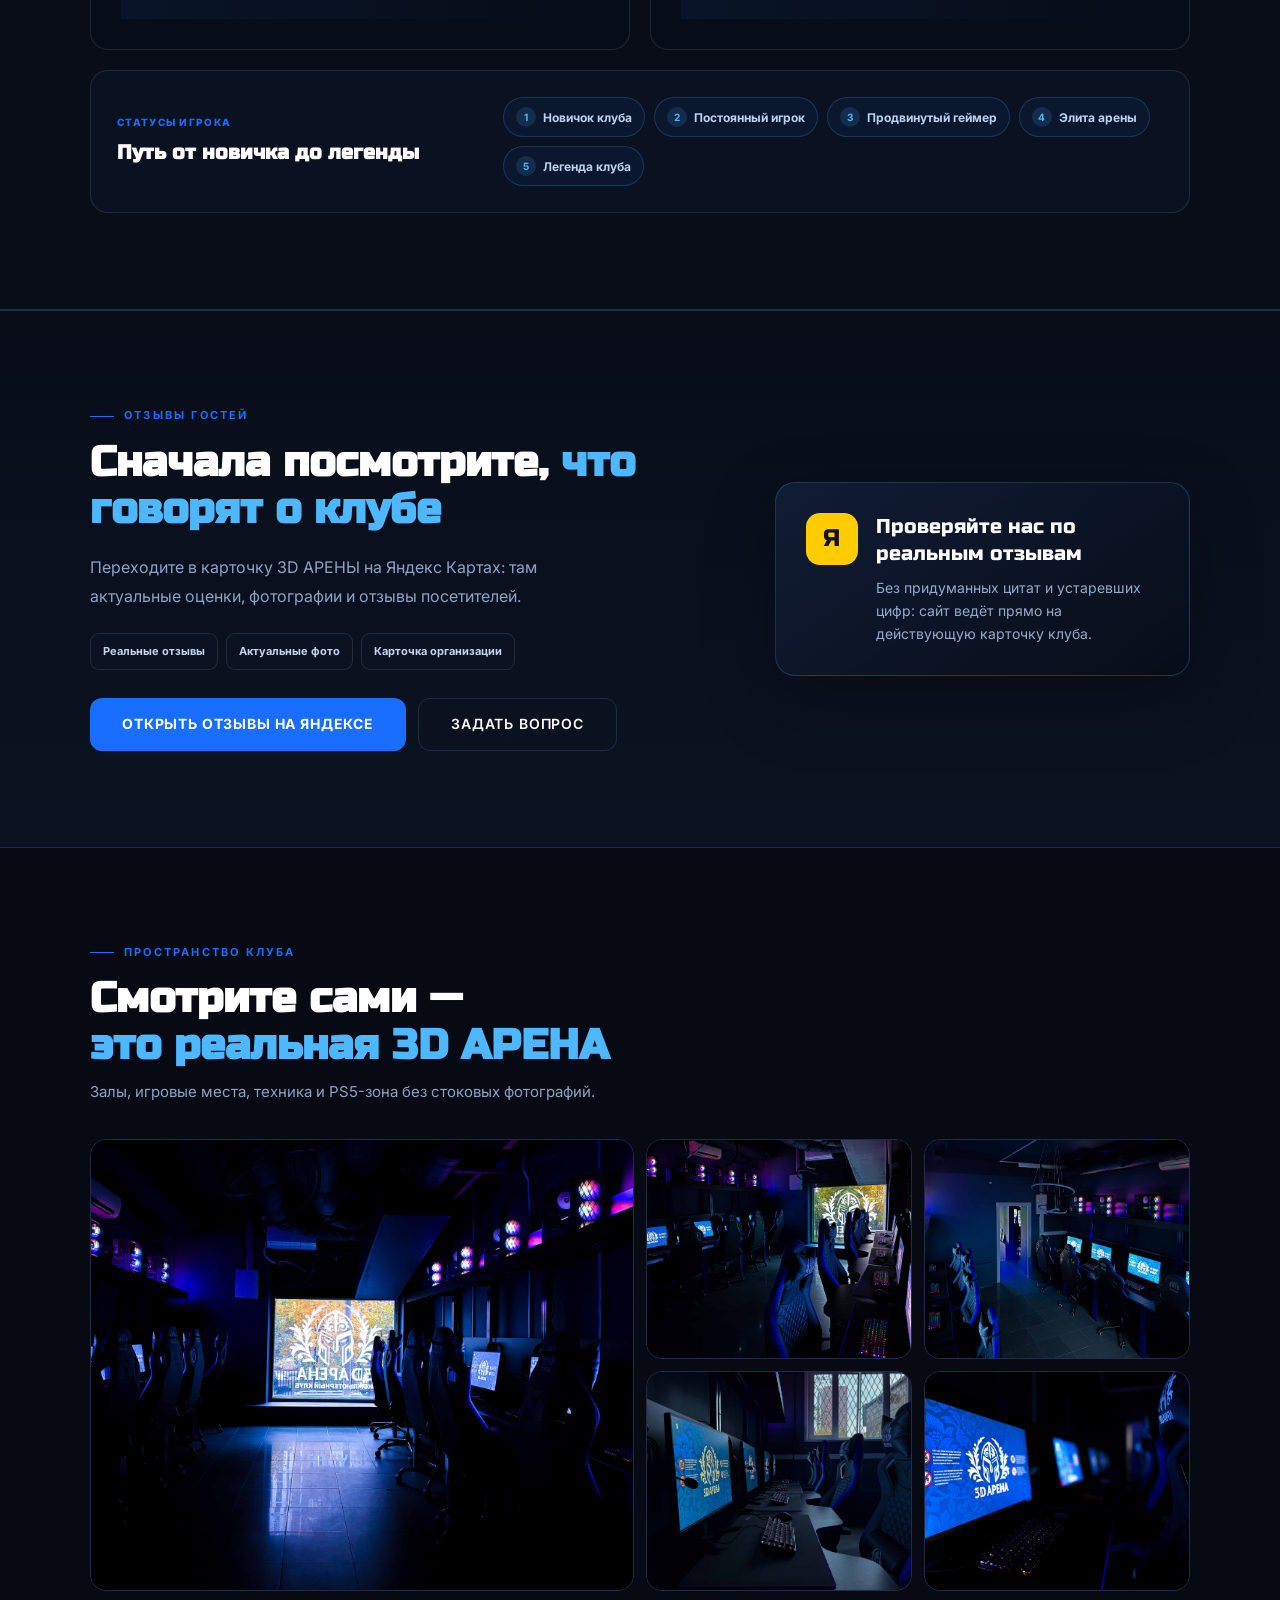
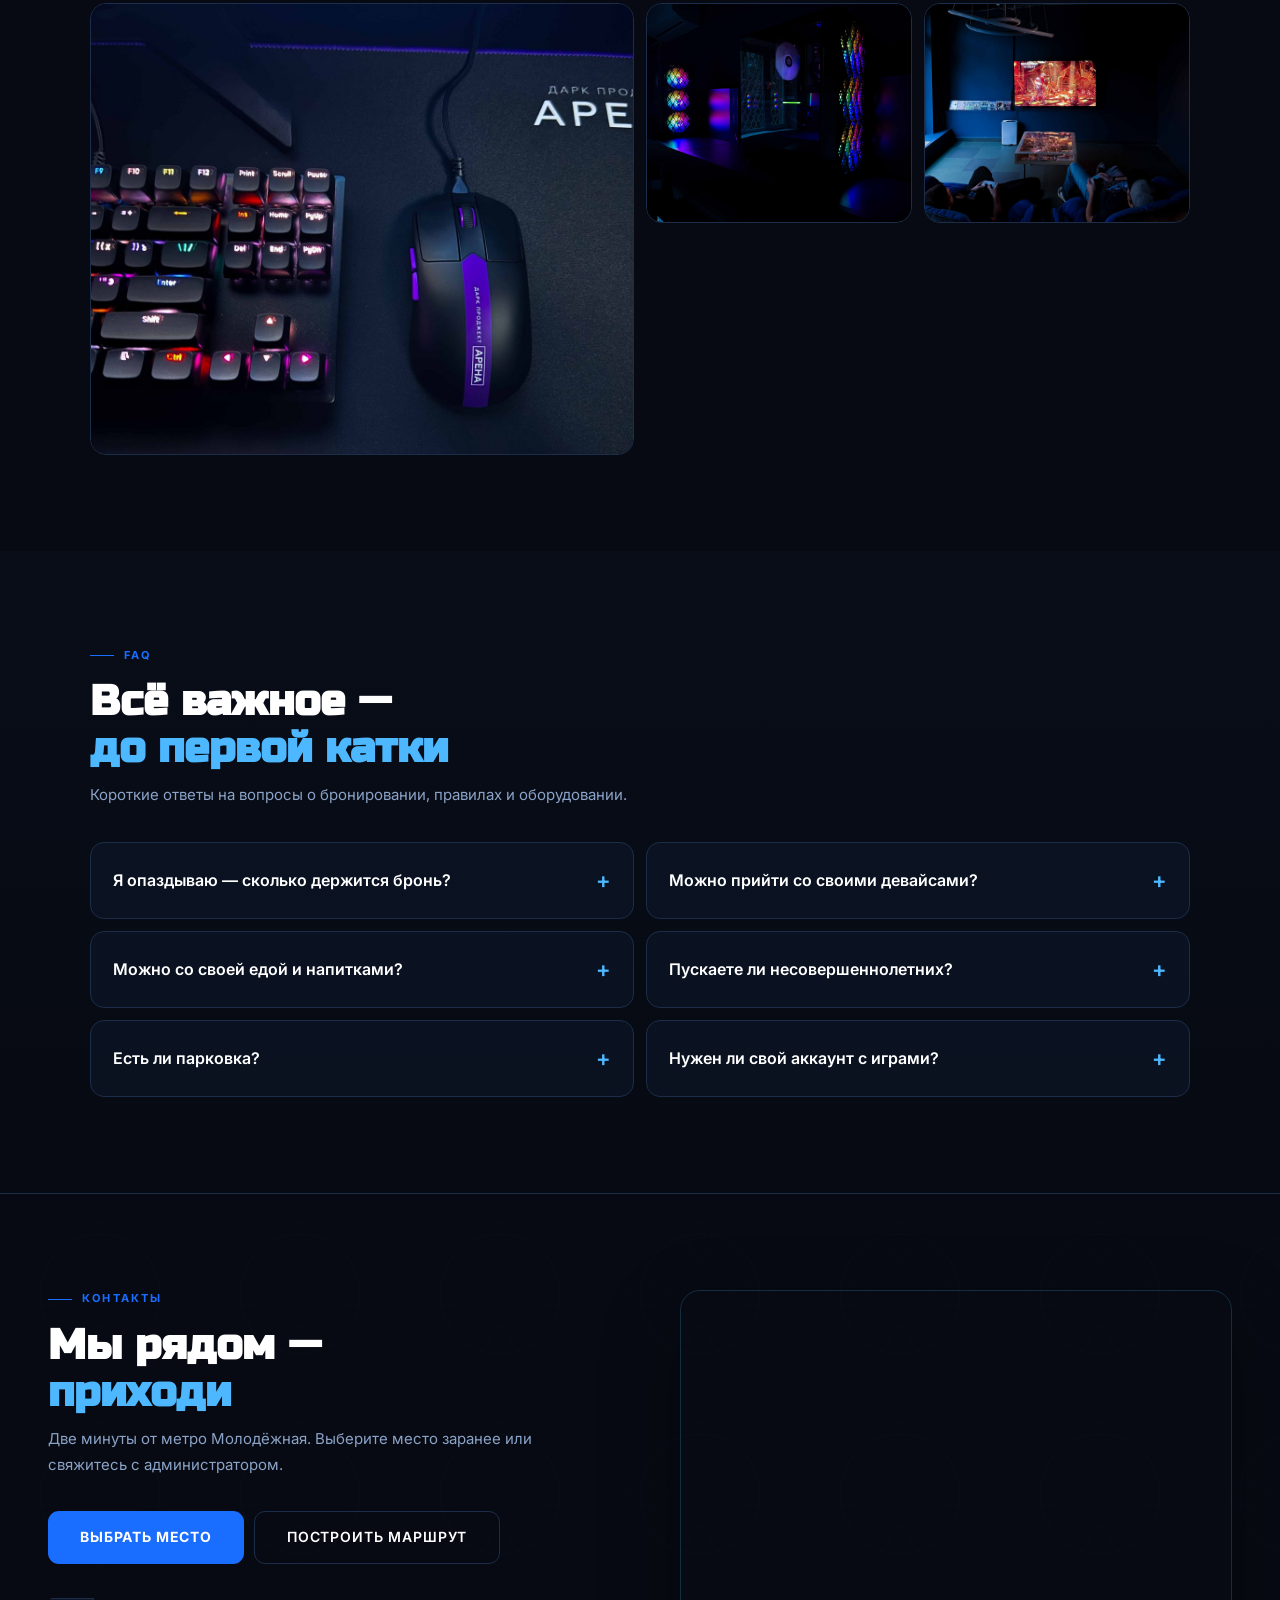
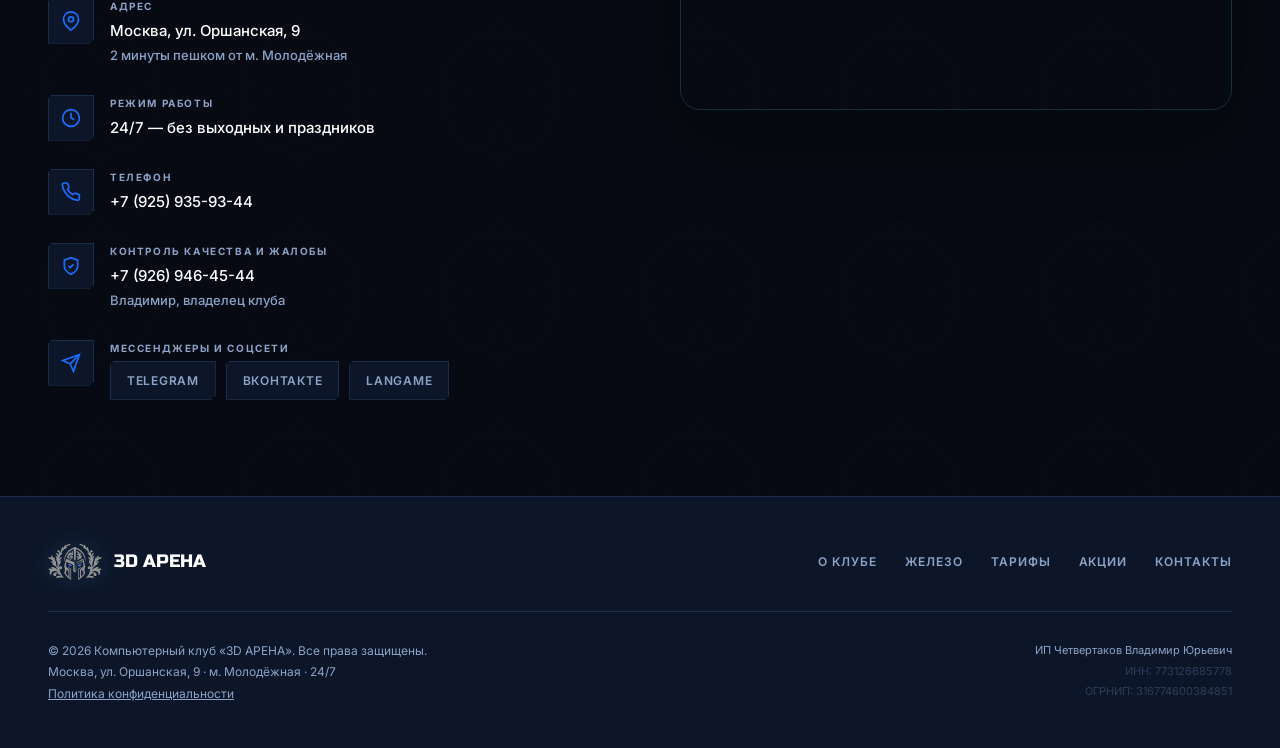
==== commit 7543b04f: "feat: link homepage to morning offer" ====
--- a/index.html
+++ b/index.html
@@ -202,6 +202,10 @@
 </div>
 <div class="price-actions reveal"><p>Действующая акция: ночь с 21:00 до 09:00 — <strong>800 ₽ за 12 часов</strong>. Акционная цена действует вместо базового ночного тарифа.</p><div><a class="btn-primary" href="https://langame.ru/799456996_computerniy_club_3d-arena_moskva/booking" target="_blank" rel="noopener">Забронировать</a><a class="btn-outline" href="tel:+79259359344">Уточнить у администратора</a></div></div></div>
 </section>
+<aside class="morning-teaser reveal" aria-label="Утренний пакет">
+<div><span>Ежедневно · 08:00–13:00</span><strong>5 часов утром от 540 ₽</strong></div>
+<a class="btn-primary" data-track="morning_landing" href="utro/">Подробнее об утреннем пакете</a>
+</aside>
 <!-- АКЦИИ -->
 <!-- BOOKING -->
 <section class="section booking" id="booking">
@@ -412,7 +416,7 @@
 </div>
 </div>
 </footer>
-<script defer="True" src="assets/js/app.js?v=20260725-3"></script>
+<script defer="True" src="assets/js/app.js?v=20260806-1"></script>
 <div class="mobile-cta" aria-label="Быстрые действия">
   <a href="tel:+79259359344" data-track="mobile_call">Позвонить</a>
   <a href="https://langame.ru/799456996_computerniy_club_3d-arena_moskva/booking" target="_blank" rel="noopener" data-track="mobile_booking">Выбрать место</a>
--- a/assets/css/style.css
+++ b/assets/css/style.css
@@ -401,6 +401,10 @@
 .price-proof>div{display:grid;grid-template-columns:auto 1fr;column-gap:14px;row-gap:4px;padding:22px 24px;border-right:1px solid var(--border)}
 .price-proof>div:last-child{border-right:0}.price-proof span{grid-row:1/3;color:var(--glow);font-family:var(--font-h);font-size:22px}.price-proof strong{font-family:var(--font-h);font-size:14px}.price-proof small{color:var(--muted);font-size:12px}
 .price-table-wrap{position:relative;scrollbar-color:var(--accent) var(--bg2)}.price-table tbody th{position:sticky;left:0;z-index:1;background:var(--bg2)}
+.morning-teaser{display:flex;justify-content:space-between;align-items:center;gap:24px;margin:26px auto 0;padding:24px 28px;border:1px solid rgba(77,184,255,.28);border-radius:16px;background:linear-gradient(135deg,rgba(26,110,255,.16),rgba(13,22,40,.84))}
+.morning-teaser span{display:block;margin-bottom:6px;color:var(--glow);font-size:10px;font-weight:800;letter-spacing:.12em;text-transform:uppercase}
+.morning-teaser strong{font-family:var(--font-h);font-size:clamp(20px,3vw,30px)}
+@media(max-width:760px){.morning-teaser{align-items:stretch;flex-direction:column}.morning-teaser .btn-primary{text-align:center}}
 .booking{position:relative;overflow:hidden;background:linear-gradient(180deg,#080d18,#0b1322)}
 .booking::before{content:"";position:absolute;width:520px;height:520px;right:-220px;top:-240px;border-radius:50%;background:rgba(26,110,255,.13);filter:blur(90px);pointer-events:none}
 .booking-primary{position:relative;display:grid;grid-template-columns:minmax(0,1.05fr) minmax(320px,.75fr);min-height:480px;margin-top:36px;overflow:hidden;border:1px solid rgba(77,184,255,.25);border-radius:22px;background:#0d1628}
